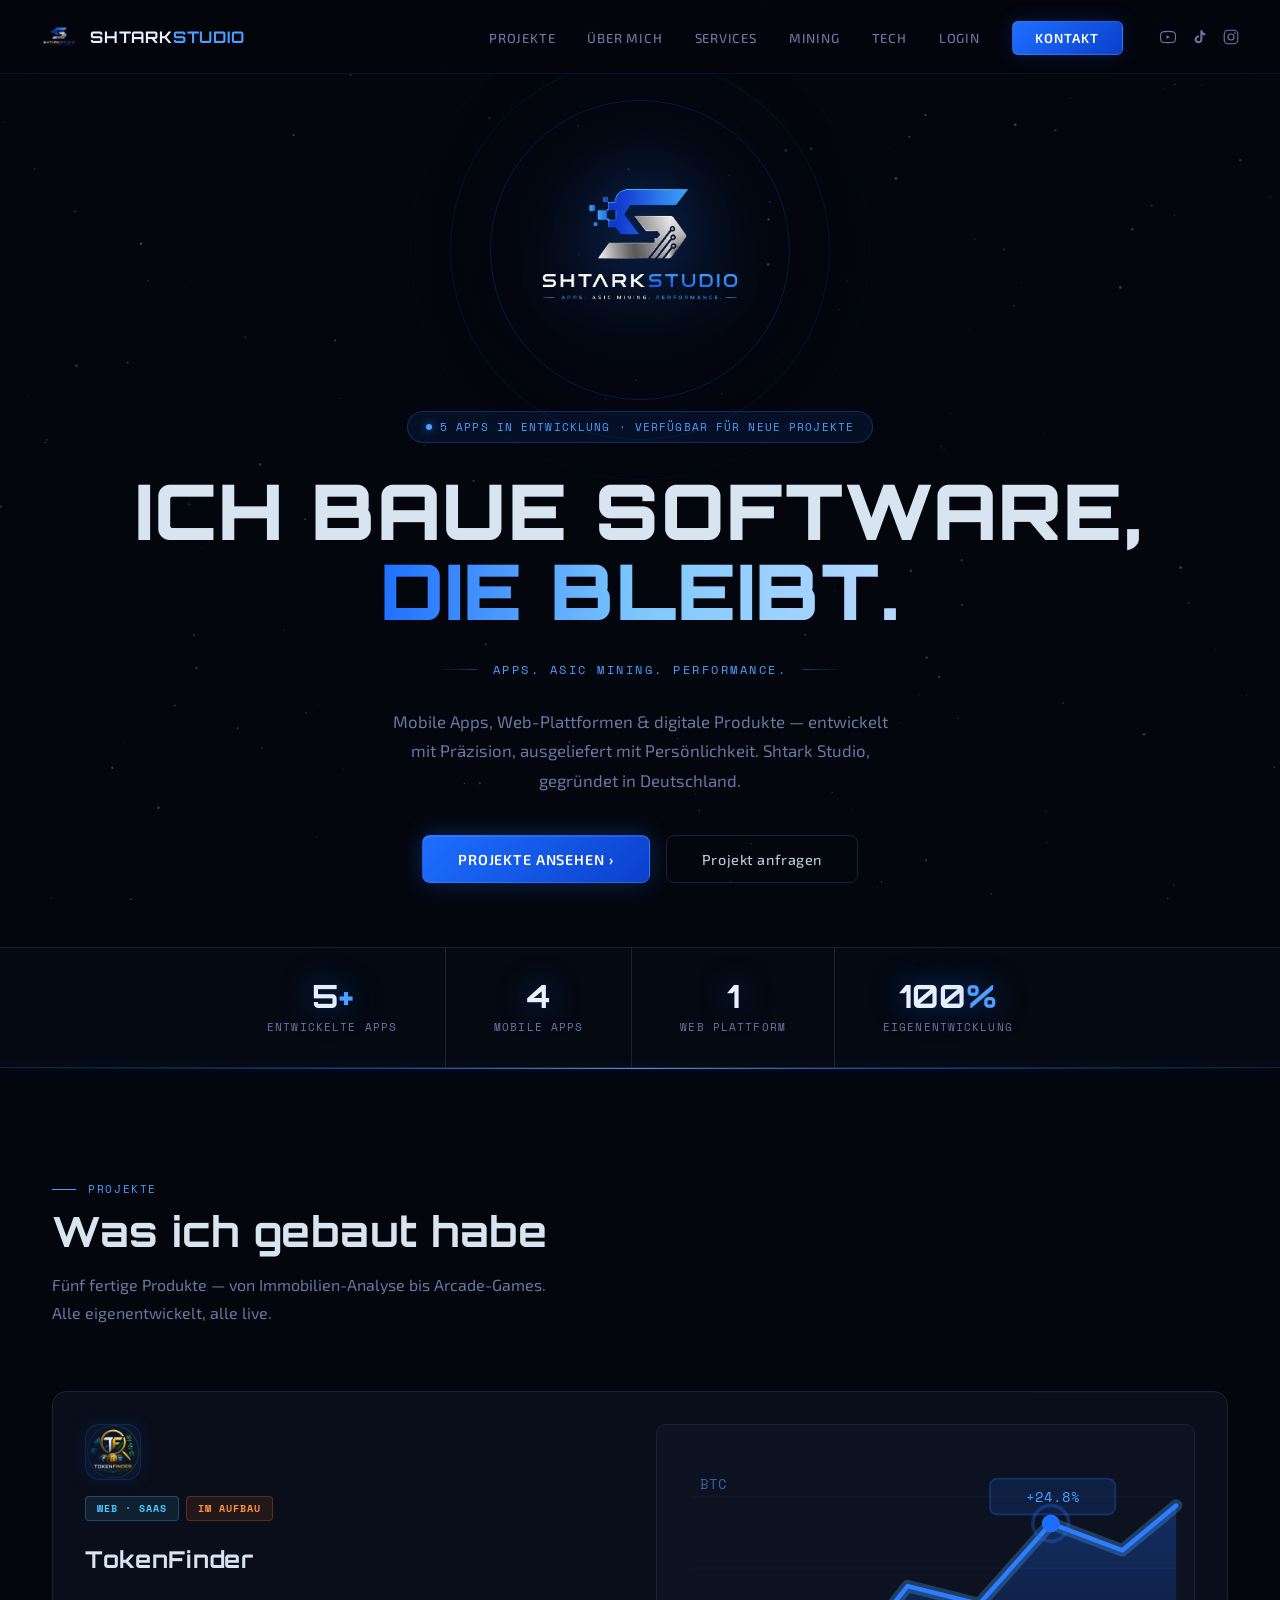
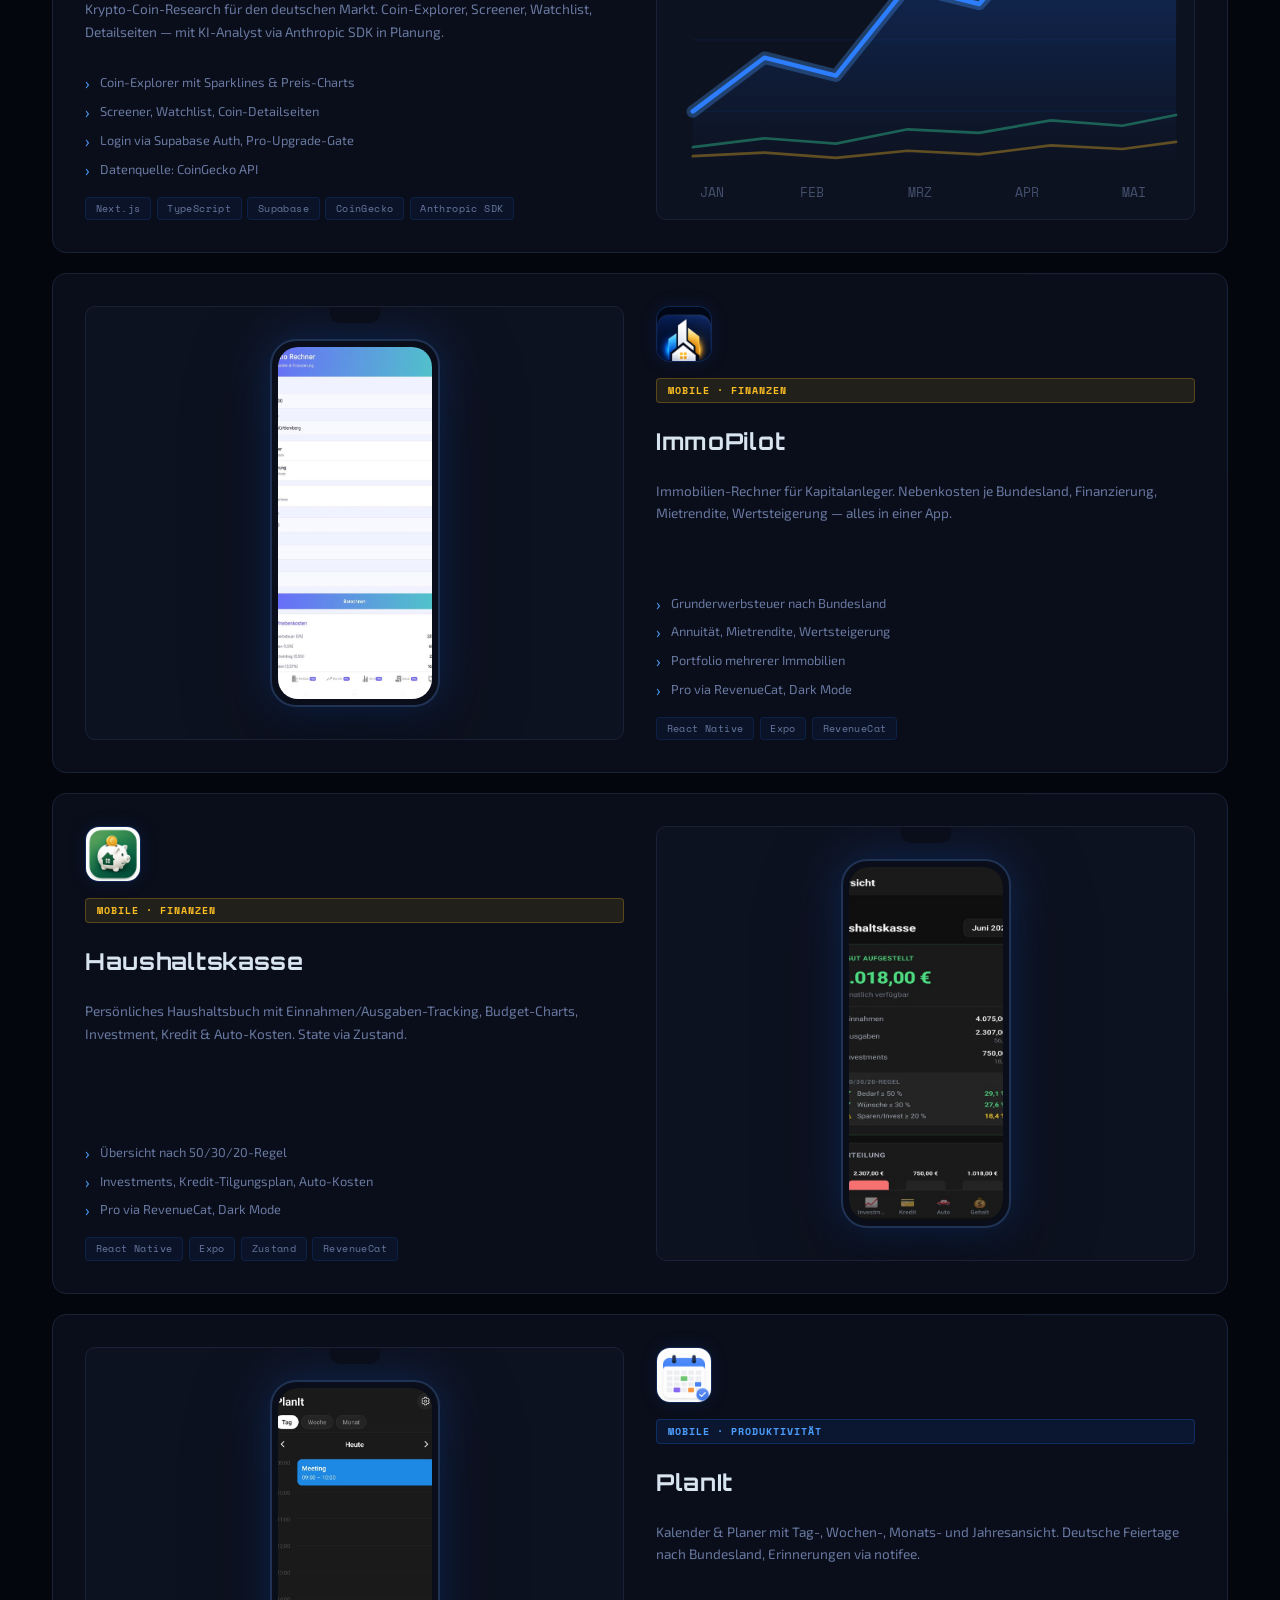
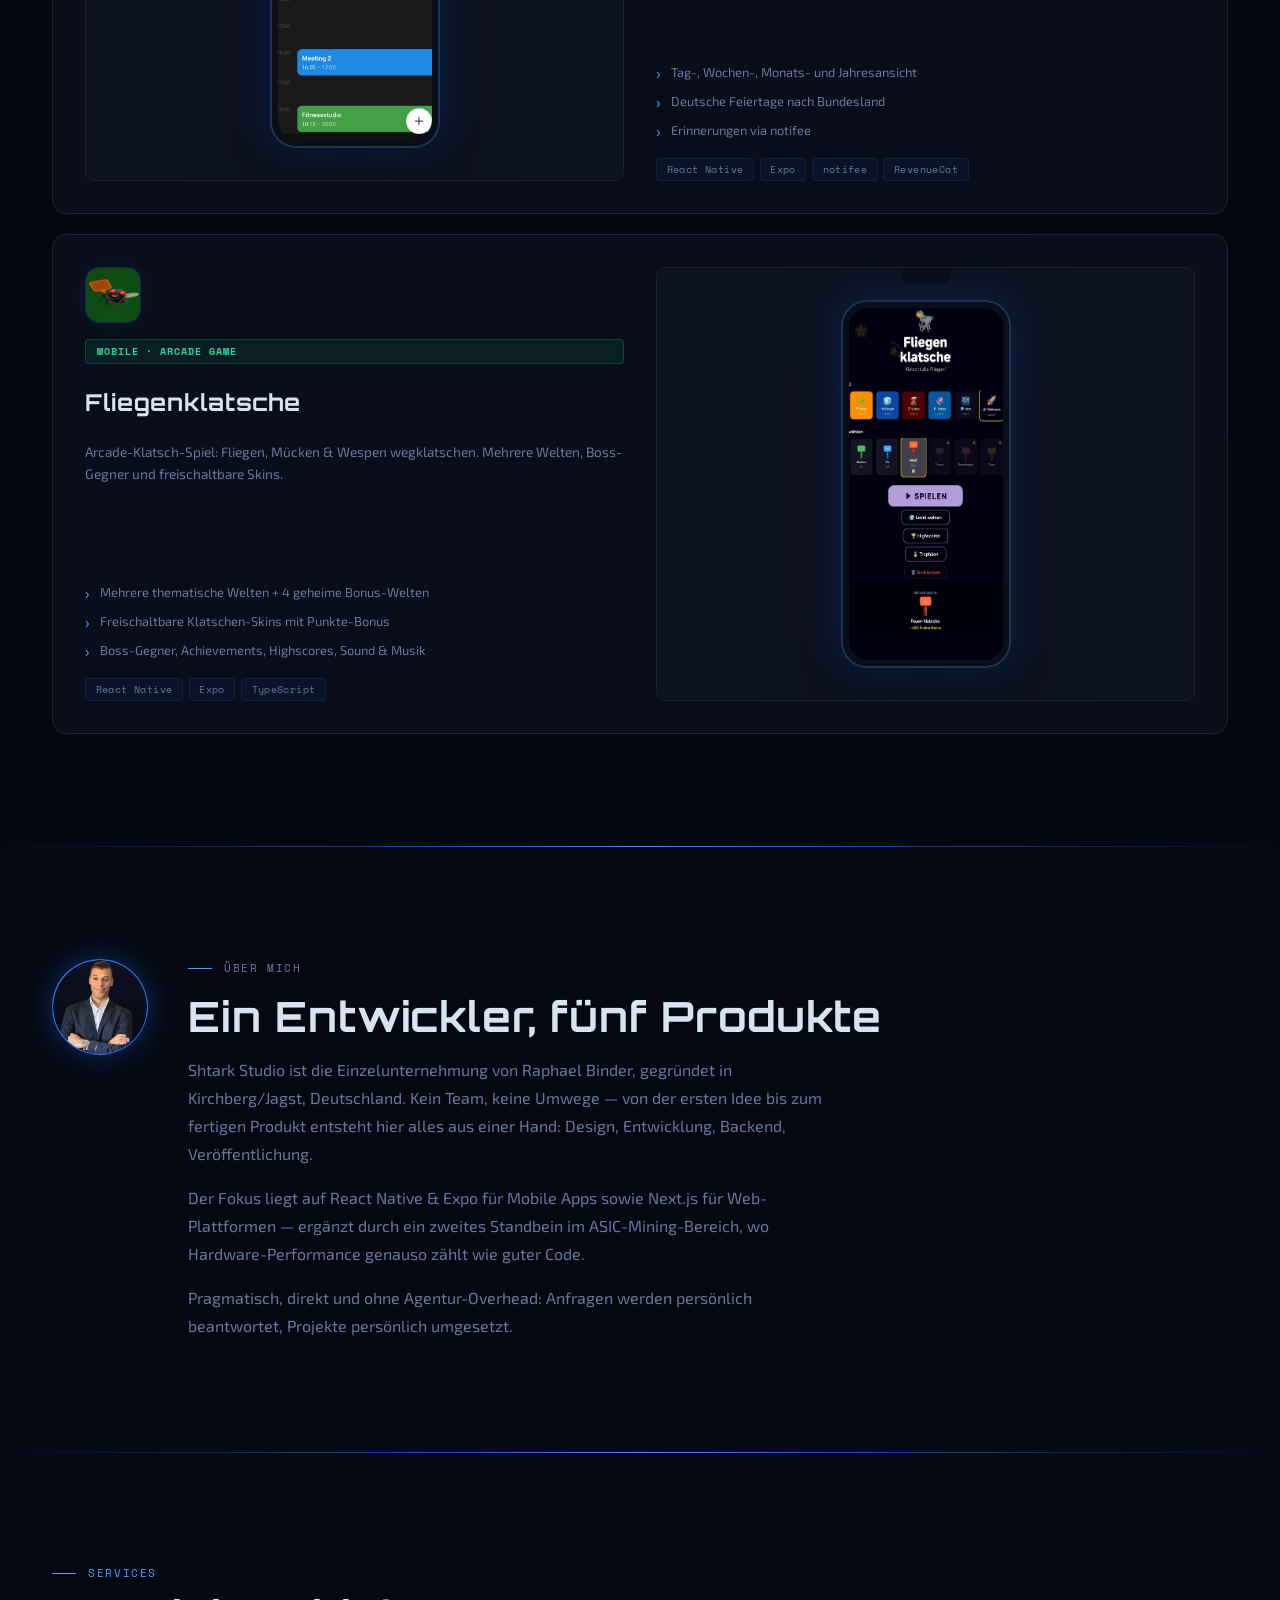
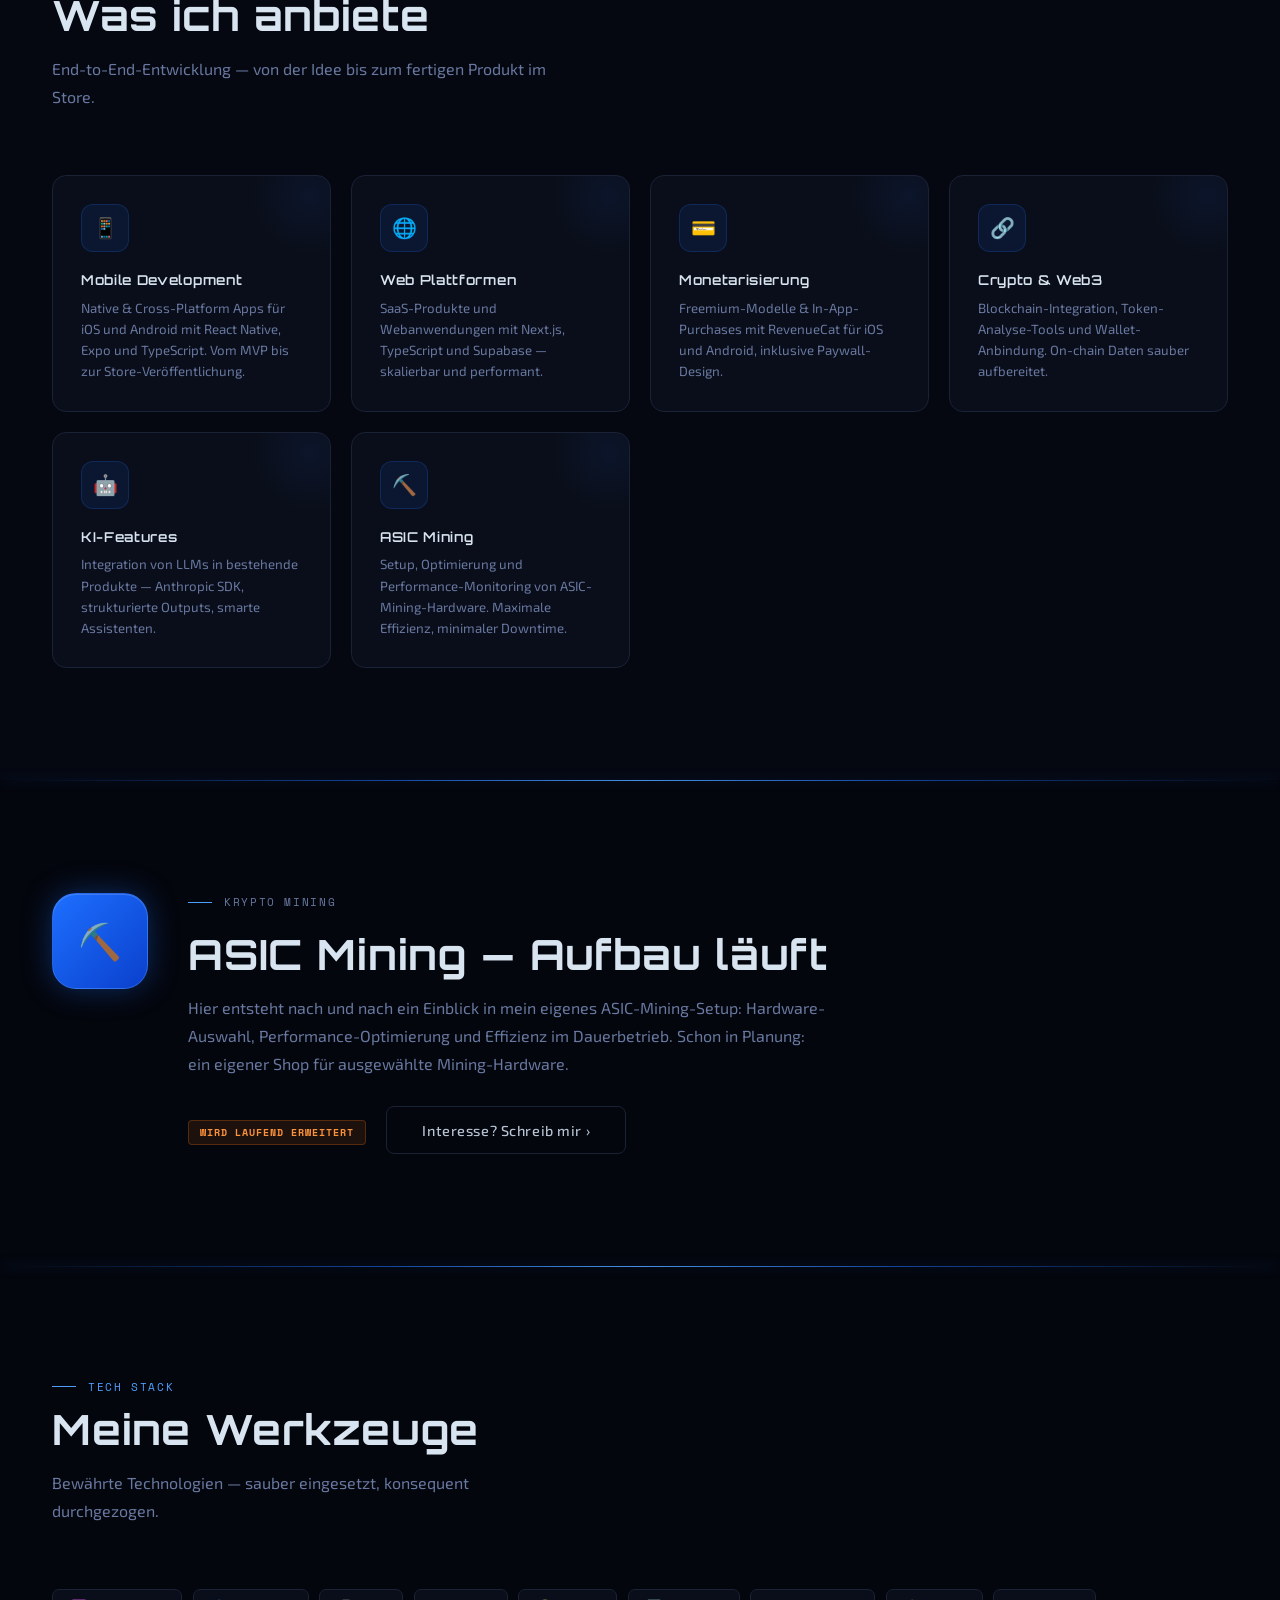
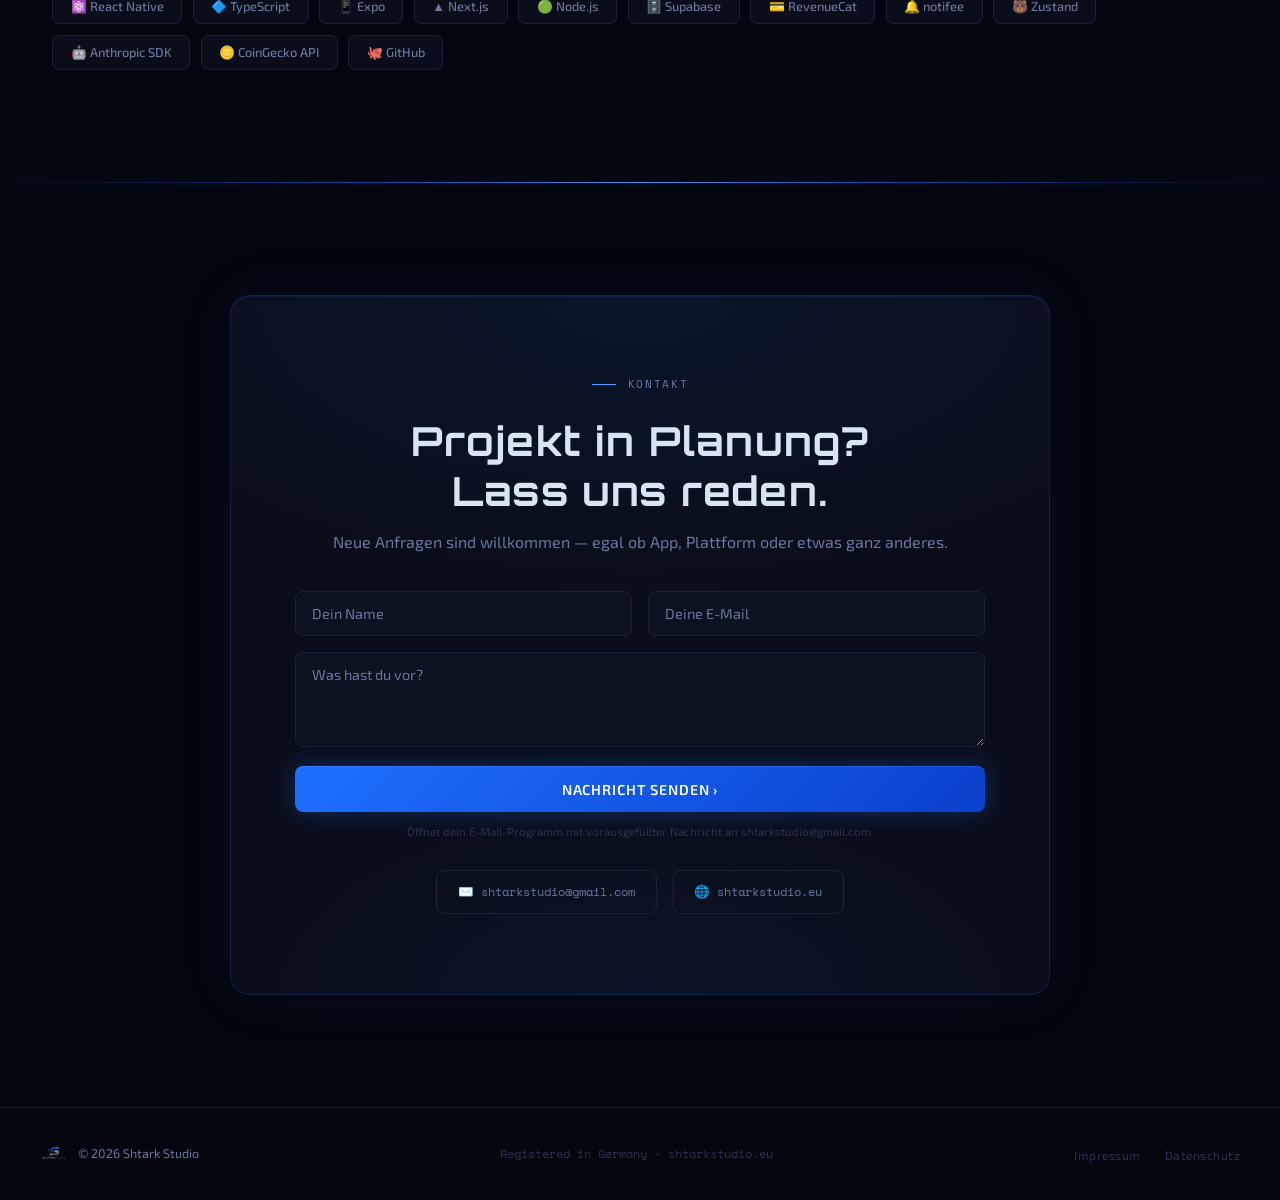
==== index.html @ 06fcd318 "Add founder photo to About section Replace RB-initials avatar with real photo." ====
<!DOCTYPE html>
<html lang="de">
<head>
<meta charset="UTF-8">
<meta name="viewport" content="width=device-width, initial-scale=1.0">
<title>Shtark Studio — Apps. ASIC Mining. Performance.</title>
<meta name="description" content="Shtark Studio entwickelt Mobile Apps, Web-Plattformen und digitale Produkte – von der Idee bis zur Veröffentlichung. Eigenentwicklung aus Deutschland.">
<link rel="canonical" href="https://shtarkstudio.eu/">
<link rel="icon" type="image/png" href="shtarkstudio.png">
<meta name="theme-color" content="#04060D">

<meta property="og:site_name" content="Shtark Studio">
<meta property="og:title" content="Shtark Studio — Apps. ASIC Mining. Performance.">
<meta property="og:description" content="Mobile Apps, Web-Plattformen & digitale Produkte — entwickelt mit Präzision, ausgeliefert mit Persönlichkeit.">
<meta property="og:type" content="website">
<meta property="og:url" content="https://shtarkstudio.eu/">
<meta property="og:image" content="https://shtarkstudio.eu/shtarkstudio_banner.png">
<meta property="og:locale" content="de_DE">
<meta name="twitter:card" content="summary_large_image">
<meta name="twitter:title" content="Shtark Studio — Apps. ASIC Mining. Performance.">
<meta name="twitter:description" content="Mobile Apps, Web-Plattformen & digitale Produkte — entwickelt mit Präzision, ausgeliefert mit Persönlichkeit.">
<meta name="twitter:image" content="https://shtarkstudio.eu/shtarkstudio_banner.png">

<style>
@font-face{font-family:'Orbitron';font-style:normal;font-weight:400 900;font-display:swap;src:url('fonts/orbitron.woff2') format('woff2');}
@font-face{font-family:'Exo 2';font-style:normal;font-weight:300 600;font-display:swap;src:url('fonts/exo2.woff2') format('woff2');}
@font-face{font-family:'Space Mono';font-style:normal;font-weight:400;font-display:swap;src:url('fonts/spacemono-regular.woff2') format('woff2');}
@font-face{font-family:'Space Mono';font-style:normal;font-weight:700;font-display:swap;src:url('fonts/spacemono-bold.woff2') format('woff2');}
*,*::before,*::after{box-sizing:border-box;margin:0;padding:0;}
:root{
  --bg:#04060D;
  --bg2:#070A14;
  --card:#0A0E1A;
  --card2:#0D1220;
  --border:#1A2236;
  --blue:#1E6FFF;
  --blue2:#4D9FFF;
  --blue-glow:#1E6FFF;
  --silver:#B8C4D4;
  --silver2:#D8E4F0;
  --text:#E8F0FC;
  --muted:#6878A0;
  --dim:#2A3450;
  --r:14px;
}
html{scroll-behavior:smooth;}
body{background:var(--bg);color:var(--text);font-family:'Exo 2',sans-serif;font-size:16px;overflow-x:hidden;}

/* ── CANVAS LAYERS ── */
#c-stars,#c-circuit{position:fixed;inset:0;pointer-events:none;z-index:0;}
#c-circuit{z-index:1;}

/* ── NAV ── */
nav{
  position:fixed;top:0;left:0;right:0;z-index:200;
  padding:1.1rem 2.5rem;
  display:flex;align-items:center;justify-content:space-between;
  backdrop-filter:blur(24px);
  background:rgba(4,6,13,0.82);
  border-bottom:1px solid rgba(30,111,255,0.12);
}
.nav-logo{display:flex;align-items:center;gap:0.75rem;text-decoration:none;}
.nav-logo img{height:38px;width:38px;object-fit:contain;}
.nav-logo-text{
  font-family:'Orbitron',sans-serif;
  font-size:1rem;font-weight:700;
  color:var(--text);letter-spacing:0.05em;
}
.nav-logo-text span{color:var(--blue2);}
.nav-links{display:flex;align-items:center;gap:2rem;list-style:none;}
.nav-links a{
  color:var(--muted);text-decoration:none;
  font-size:0.82rem;font-weight:500;letter-spacing:0.06em;text-transform:uppercase;
  transition:color 0.2s;
}
.nav-links a:hover{color:var(--blue2);}
.nav-cta{
  background:linear-gradient(135deg,#1E6FFF,#0A40CC);
  color:white!important;
  padding:0.5rem 1.4rem;border-radius:6px;
  font-weight:600!important;letter-spacing:0.08em!important;
  border:1px solid rgba(100,160,255,0.3);
  transition:all 0.2s!important;box-shadow:0 0 20px rgba(30,111,255,0.2);
}
.nav-cta:hover{box-shadow:0 0 30px rgba(30,111,255,0.45)!important;transform:translateY(-1px);}

.nav-social{display:flex;gap:0.85rem;align-items:center;margin-left:0.25rem;}
.nav-social a{color:var(--muted);display:flex;transition:color 0.2s;}
.nav-social a:hover{color:var(--blue2);}
.nav-social svg{width:18px;height:18px;}

.nav-toggle{
  display:none;flex-direction:column;justify-content:center;gap:5px;
  width:36px;height:36px;background:transparent;border:none;cursor:pointer;padding:0;
}
.nav-toggle span{
  width:24px;height:2px;background:var(--silver2);border-radius:1px;
  transition:transform 0.25s,opacity 0.25s;
}
.nav-toggle[aria-expanded="true"] span:nth-child(1){transform:translateY(7px) rotate(45deg);}
.nav-toggle[aria-expanded="true"] span:nth-child(2){opacity:0;}
.nav-toggle[aria-expanded="true"] span:nth-child(3){transform:translateY(-7px) rotate(-45deg);}

/* ── HERO ── */
.hero{
  min-height:100vh;
  display:flex;flex-direction:column;align-items:center;justify-content:center;
  text-align:center;padding:8rem 2rem 4rem;
  position:relative;z-index:10;overflow:hidden;
}
.hero-logo-wrap{
  position:relative;margin-bottom:2.5rem;
  display:inline-block;
}
.hero-logo{
  width:clamp(160px,22vw,240px);
  height:clamp(160px,22vw,240px);
  object-fit:contain;
  position:relative;z-index:2;
  filter:drop-shadow(0 0 40px rgba(30,111,255,0.6)) drop-shadow(0 0 80px rgba(30,111,255,0.25));
  animation:logo-float 4s ease-in-out infinite;
}
@keyframes logo-float{
  0%,100%{transform:translateY(0);}
  50%{transform:translateY(-10px);}
}
.hero-logo-ring{
  position:absolute;
  border-radius:50%;
  border:1px solid rgba(30,111,255,0.2);
  animation:ring-pulse 3s ease-in-out infinite;
}
.ring1{width:300px;height:300px;top:50%;left:50%;transform:translate(-50%,-50%);}
.ring2{width:380px;height:380px;top:50%;left:50%;transform:translate(-50%,-50%);animation-delay:0.5s;border-color:rgba(30,111,255,0.12);}
.ring3{width:460px;height:460px;top:50%;left:50%;transform:translate(-50%,-50%);animation-delay:1s;border-color:rgba(30,111,255,0.06);}
@keyframes ring-pulse{
  0%,100%{opacity:0.6;transform:translate(-50%,-50%) scale(1);}
  50%{opacity:1;transform:translate(-50%,-50%) scale(1.04);}
}

.hero-badge{
  display:inline-flex;align-items:center;gap:0.5rem;
  background:rgba(30,111,255,0.1);
  border:1px solid rgba(30,111,255,0.3);
  color:var(--blue2);
  font-family:'Space Mono',monospace;
  font-size:0.7rem;letter-spacing:0.1em;text-transform:uppercase;
  padding:0.4rem 1.1rem;border-radius:100px;
  margin-bottom:1.75rem;
}
.badge-dot{width:6px;height:6px;background:#4D9FFF;border-radius:50%;animation:blink 2s ease-in-out infinite;box-shadow:0 0 8px #1E6FFF;}
@keyframes blink{0%,100%{opacity:1;}50%{opacity:0.2;}}

.hero h1{
  font-family:'Orbitron',sans-serif;
  font-size:clamp(2.2rem,6vw,5rem);
  font-weight:900;
  line-height:1.05;
  letter-spacing:0.02em;
  margin-bottom:0.5rem;
}
.h1-white{color:var(--silver2);}
.h1-blue{
  background:linear-gradient(90deg,#1E6FFF 0%,#7EC8FF 50%,#B8D8FF 100%);
  -webkit-background-clip:text;-webkit-text-fill-color:transparent;background-clip:text;
}
.hero-tagline{
  font-family:'Space Mono',monospace;
  font-size:0.78rem;letter-spacing:0.2em;
  color:var(--blue2);text-transform:uppercase;
  margin:1.25rem 0 1.75rem;
  display:flex;align-items:center;justify-content:center;gap:1rem;
}
.hero-tagline::before,.hero-tagline::after{
  content:'';display:block;width:40px;height:1px;background:linear-gradient(90deg,transparent,rgba(30,111,255,0.5));
}
.hero-tagline::after{background:linear-gradient(90deg,rgba(30,111,255,0.5),transparent);}

.hero-sub{
  font-size:1.05rem;color:var(--muted);
  max-width:520px;margin:0 auto 2.5rem;line-height:1.75;
}
.hero-actions{display:flex;gap:1rem;align-items:center;justify-content:center;flex-wrap:wrap;}

.btn-primary{
  background:linear-gradient(135deg,#1E6FFF,#0A40CC);
  color:white;padding:0.9rem 2.2rem;border-radius:8px;
  font-weight:600;font-size:0.9rem;letter-spacing:0.06em;text-transform:uppercase;
  text-decoration:none;transition:all 0.25s;
  border:1px solid rgba(100,160,255,0.25);
  box-shadow:0 0 25px rgba(30,111,255,0.3),inset 0 1px 0 rgba(255,255,255,0.1);
  display:inline-flex;align-items:center;gap:0.5rem;
}
.btn-primary:hover{box-shadow:0 0 45px rgba(30,111,255,0.55);transform:translateY(-2px);}

.btn-ghost{
  background:transparent;color:var(--silver);
  padding:0.9rem 2.2rem;border-radius:8px;
  font-weight:500;font-size:0.9rem;letter-spacing:0.04em;
  text-decoration:none;transition:all 0.25s;
  border:1px solid var(--border);
}
.btn-ghost:hover{border-color:rgba(30,111,255,0.4);color:var(--blue2);}

/* ── STATS ── */
.stats-bar{
  display:flex;align-items:center;justify-content:center;gap:0px;
  border-top:1px solid var(--border);border-bottom:1px solid var(--border);
  background:rgba(7,10,20,0.8);
  position:relative;z-index:10;flex-wrap:wrap;
}
.stat-item{
  text-align:center;padding:2rem 3rem;
  position:relative;
  border-right:1px solid var(--border);
}
.stat-item:last-child{border-right:none;}
.stat-num{
  font-family:'Orbitron',sans-serif;
  font-size:2rem;font-weight:700;color:var(--text);
  line-height:1;
  text-shadow:0 0 30px rgba(30,111,255,0.5);
}
.stat-num span{color:var(--blue2);}
.stat-label{font-size:0.7rem;color:var(--muted);letter-spacing:0.1em;text-transform:uppercase;margin-top:0.4rem;font-family:'Space Mono',monospace;}

/* ── SECTION WRAPPERS ── */
.section-outer{position:relative;z-index:10;}
.section-outer.alt{background:rgba(7,10,20,0.6);}
.section-inner{max-width:1240px;margin:0 auto;padding:7rem 2rem;}

.section-eyebrow{
  font-family:'Space Mono',monospace;
  font-size:0.68rem;color:var(--blue2);
  letter-spacing:0.15em;text-transform:uppercase;
  margin-bottom:0.75rem;display:flex;align-items:center;gap:0.75rem;
}
.section-eyebrow::before{content:'';display:block;width:24px;height:1px;background:var(--blue2);}

.section-title{
  font-family:'Orbitron',sans-serif;
  font-size:clamp(1.7rem,3.5vw,2.6rem);
  font-weight:700;letter-spacing:0.02em;
  color:var(--silver2);margin-bottom:1rem;line-height:1.1;
}
.section-sub{
  font-size:1rem;color:var(--muted);
  max-width:520px;line-height:1.75;margin-bottom:4rem;
}

/* ── DIVIDER ── */
.glitch-divider{
  height:1px;background:linear-gradient(90deg,transparent,rgba(30,111,255,0.6) 30%,rgba(77,159,255,0.9) 50%,rgba(30,111,255,0.6) 70%,transparent);
  position:relative;z-index:10;box-shadow:0 0 12px rgba(30,111,255,0.4);
}

/* ── PROJECTS ── */
.projects-grid{
  display:grid;
  grid-template-columns:repeat(12,1fr);
  gap:1.25rem;
}

.pcard{
  background:var(--card);
  border:1px solid var(--border);
  border-radius:var(--r);
  padding:2rem;
  position:relative;overflow:hidden;
  text-decoration:none;color:inherit;
  display:flex;flex-direction:column;gap:1rem;
  transition:border-color 0.3s,transform 0.3s,box-shadow 0.3s;
  cursor:default;
}
/* circuit trace top-right decoration */
.pcard::before{
  content:'';position:absolute;
  top:0;right:0;
  width:200px;height:200px;
  background:
    linear-gradient(rgba(30,111,255,0.04),rgba(30,111,255,0.04)) top right/100% 1px no-repeat,
    linear-gradient(rgba(30,111,255,0.04),rgba(30,111,255,0.04)) top right/1px 100% no-repeat;
  pointer-events:none;
  border-radius:0 var(--r) 0 0;
}
.pcard::after{
  content:'';position:absolute;inset:0;
  background:radial-gradient(600px circle at var(--mx,50%) var(--my,50%),rgba(30,111,255,0.06),transparent 40%);
  opacity:0;transition:opacity 0.3s;pointer-events:none;border-radius:var(--r);
}
.pcard:hover{
  border-color:rgba(30,111,255,0.4);
  transform:translateY(-4px);
  box-shadow:0 8px 40px rgba(30,111,255,0.15),0 0 0 1px rgba(30,111,255,0.1);
}
.pcard:hover::after{opacity:1;}

.pcard-feat{grid-column:span 12;}

/* Featured: two-column layout */
.pcard-feat .feat-inner{
  display:grid;grid-template-columns:1fr 1fr;
  gap:2rem;align-items:start;height:100%;
}

.pcard-emoji{
  width:56px;height:56px;
  background:rgba(30,111,255,0.08);
  border:1px solid rgba(30,111,255,0.2);
  border-radius:14px;
  display:grid;place-items:center;font-size:1.5rem;
  flex-shrink:0;overflow:hidden;
  box-shadow:0 0 20px rgba(30,111,255,0.1);
}
.pcard-emoji img{width:100%;height:100%;object-fit:cover;}
.pcard-head{display:flex;align-items:flex-start;justify-content:space-between;gap:1rem;}

.ptag{
  display:inline-flex;align-items:center;gap:0.3rem;
  font-family:'Space Mono',monospace;
  font-size:0.62rem;font-weight:700;letter-spacing:0.1em;text-transform:uppercase;
  padding:0.25rem 0.7rem;border-radius:4px;
}
.ptag-mobile{background:rgba(30,111,255,0.1);color:var(--blue2);border:1px solid rgba(30,111,255,0.25);}
.ptag-web{background:rgba(77,199,255,0.1);color:#4DC7FF;border:1px solid rgba(77,199,255,0.25);}
.ptag-game{background:rgba(16,185,129,0.1);color:#34D399;border:1px solid rgba(16,185,129,0.25);}
.ptag-finance{background:rgba(250,190,36,0.1);color:#FBBD24;border:1px solid rgba(250,190,36,0.25);}
.ptag-wip{background:rgba(249,115,22,0.1);color:#FB923C;border:1px solid rgba(249,115,22,0.25);}

.pcard h3{
  font-family:'Orbitron',sans-serif;
  font-size:1.15rem;font-weight:700;
  letter-spacing:0.03em;color:var(--silver2);
  margin:0.5rem 0 0.5rem;
}
.pcard-feat h3{font-size:1.45rem;}

.pcard p{font-size:0.85rem;color:var(--muted);line-height:1.65;flex:1;}

.feat-list{list-style:none;display:flex;flex-direction:column;gap:0.5rem;margin-top:0.25rem;}
.feat-list li{
  font-size:0.8rem;color:var(--muted);
  display:flex;align-items:flex-start;gap:0.6rem;line-height:1.45;
}
.feat-list li::before{
  content:'›';color:var(--blue2);flex-shrink:0;
  font-size:1rem;line-height:1.3;
}

.tech-stack{display:flex;flex-wrap:wrap;gap:0.35rem;margin-top:auto;}
.tech-pill{
  font-family:'Space Mono',monospace;font-size:0.62rem;
  background:rgba(30,111,255,0.06);
  border:1px solid rgba(30,111,255,0.15);
  color:var(--muted);padding:0.2rem 0.6rem;border-radius:4px;
  letter-spacing:0.04em;
}

/* visual panel for featured card */
.feat-visual{
  background:var(--card2);
  border:1px solid var(--border);
  border-radius:10px;
  overflow:hidden;
  position:relative;
  display:flex;align-items:center;justify-content:center;
  min-height:200px;
}
.feat-visual svg{width:100%;height:100%;}

/* phone mockup */
.phone-mockup{
  padding:2rem 0;
  animation:phone-float 4.5s ease-in-out infinite;
  filter:drop-shadow(0 25px 35px rgba(0,0,0,0.5));
}
.phone-frame{
  width:170px;aspect-ratio:9/19.5;
  background:var(--card);padding:6px;border-radius:26px;
  border:2px solid rgba(100,160,255,0.25);
  box-shadow:0 0 45px rgba(30,111,255,0.25);
  transition:transform 0.4s ease;
}
.feat-visual:hover .phone-frame{transform:scale(1.04);}
.phone-screen-wrap{
  position:relative;width:100%;height:100%;
  border-radius:20px;overflow:hidden;background:#000;
}
.phone-notch{
  position:absolute;top:0;left:50%;transform:translateX(-50%);
  width:50px;height:16px;background:var(--card);
  border-radius:0 0 10px 10px;z-index:2;
}
.phone-screen{width:100%;height:100%;object-fit:cover;object-position:top;display:block;}
@keyframes phone-float{0%,100%{transform:translateY(0);}50%{transform:translateY(-14px);}}

/* ── ABOUT ── */
.about-wrap{display:flex;gap:2.5rem;align-items:flex-start;flex-wrap:wrap;}
.about-avatar{
  width:96px;height:96px;flex-shrink:0;border-radius:50%;
  background:linear-gradient(135deg,#1E6FFF,#0A40CC);
  display:grid;place-items:center;
  font-family:'Orbitron',sans-serif;font-size:1.6rem;font-weight:700;color:#fff;
  letter-spacing:0.05em;
  box-shadow:0 0 30px rgba(30,111,255,0.35),inset 0 1px 0 rgba(255,255,255,0.15);
  border:1px solid rgba(100,160,255,0.3);
  overflow:hidden;
}
.about-avatar img{width:100%;height:100%;object-fit:cover;border-radius:50%;}
.about-body{flex:1;min-width:260px;}
.about-body p{color:var(--muted);line-height:1.75;margin-bottom:1rem;max-width:640px;}
.about-body p:last-child{margin-bottom:0;}

/* ── MINING ── */
.mining-wrap{display:flex;gap:2.5rem;align-items:flex-start;flex-wrap:wrap;}
.mining-icon{
  width:96px;height:96px;flex-shrink:0;border-radius:24px;
  background:linear-gradient(135deg,#1E6FFF,#0A40CC);
  display:grid;place-items:center;font-size:2.2rem;
  box-shadow:0 0 30px rgba(30,111,255,0.35),inset 0 1px 0 rgba(255,255,255,0.15);
  border:1px solid rgba(100,160,255,0.3);
}
.mining-body{flex:1;min-width:260px;}
.mining-body p{color:var(--muted);line-height:1.75;margin-bottom:1.25rem;max-width:640px;}
.mining-body .ptag{margin-right:1rem;}
.mining-body .btn-ghost{display:inline-flex;margin-top:0.5rem;}

/* ── SERVICES ── */
.svc-grid{display:grid;grid-template-columns:repeat(auto-fill,minmax(240px,1fr));gap:1.25rem;}
.svc-card{
  background:var(--card);border:1px solid var(--border);
  border-radius:var(--r);padding:1.75rem;
  transition:border-color 0.2s,box-shadow 0.2s;
  position:relative;overflow:hidden;
}
.svc-card::before{
  content:'';position:absolute;top:-40px;right:-40px;
  width:120px;height:120px;
  background:radial-gradient(circle,rgba(30,111,255,0.07) 0%,transparent 70%);
  pointer-events:none;
}
.svc-card:hover{border-color:rgba(30,111,255,0.3);box-shadow:0 4px 30px rgba(30,111,255,0.08);}
.svc-icon{
  width:48px;height:48px;
  background:rgba(30,111,255,0.1);
  border:1px solid rgba(30,111,255,0.2);
  border-radius:12px;
  display:grid;place-items:center;font-size:1.25rem;margin-bottom:1.2rem;
}
.svc-card h4{font-family:'Orbitron',sans-serif;font-size:0.85rem;font-weight:600;letter-spacing:0.05em;color:var(--silver2);margin-bottom:0.6rem;}
.svc-card p{font-size:0.83rem;color:var(--muted);line-height:1.6;}

/* ── TECH BADGES ── */
.tech-wall{display:flex;flex-wrap:wrap;gap:0.65rem;margin-top:2rem;}
.tw-badge{
  display:flex;align-items:center;gap:0.5rem;
  background:var(--card);
  border:1px solid var(--border);
  padding:0.55rem 1.1rem;border-radius:7px;
  font-size:0.8rem;font-weight:500;color:var(--muted);
  transition:all 0.2s;font-family:'Exo 2',sans-serif;
}
.tw-badge:hover{border-color:rgba(30,111,255,0.4);color:var(--blue2);box-shadow:0 0 12px rgba(30,111,255,0.1);}

/* ── CONTACT ── */
.contact-box{
  background:var(--card);border:1px solid rgba(30,111,255,0.2);
  border-radius:20px;padding:5rem 4rem;text-align:center;
  position:relative;overflow:hidden;max-width:820px;margin:0 auto;
  box-shadow:0 0 60px rgba(30,111,255,0.07),inset 0 1px 0 rgba(30,111,255,0.15);
}
.contact-box::before{
  content:'';position:absolute;inset:0;
  background:
    radial-gradient(ellipse 600px 300px at 50% 0%,rgba(30,111,255,0.07) 0%,transparent 100%),
    radial-gradient(ellipse 400px 200px at 50% 100%,rgba(30,111,255,0.05) 0%,transparent 100%);
  pointer-events:none;
}
.contact-box h2{
  font-family:'Orbitron',sans-serif;
  font-size:clamp(1.6rem,4vw,2.5rem);font-weight:700;
  letter-spacing:0.03em;color:var(--silver2);
  margin-bottom:1rem;position:relative;z-index:1;
}
.contact-box>p{color:var(--muted);margin-bottom:2.5rem;position:relative;z-index:1;}
.contact-links{display:flex;gap:1rem;justify-content:center;flex-wrap:wrap;position:relative;z-index:1;}
.clink{
  display:flex;align-items:center;gap:0.5rem;
  color:var(--muted);text-decoration:none;font-size:0.88rem;
  padding:0.7rem 1.3rem;border-radius:8px;
  border:1px solid var(--border);transition:all 0.2s;
  font-family:'Space Mono',monospace;font-size:0.78rem;
}
.clink:hover{color:var(--blue2);border-color:rgba(30,111,255,0.4);box-shadow:0 0 20px rgba(30,111,255,0.1);}

.contact-form{position:relative;z-index:1;margin-bottom:2rem;text-align:left;}
.form-row{display:flex;gap:1rem;flex-wrap:wrap;}
.form-row input{flex:1;min-width:180px;}
.contact-form input,.contact-form textarea{
  width:100%;background:var(--card2);border:1px solid var(--border);
  border-radius:8px;padding:0.8rem 1rem;color:var(--text);
  font-family:'Exo 2',sans-serif;font-size:0.9rem;
  margin-bottom:1rem;resize:vertical;transition:border-color 0.2s;
}
.contact-form input:focus,.contact-form textarea:focus{outline:none;border-color:rgba(30,111,255,0.5);}
.contact-form input::placeholder,.contact-form textarea::placeholder{color:var(--muted);}
.contact-form button.btn-primary{border:none;cursor:pointer;font-family:inherit;width:100%;justify-content:center;}
.form-hint{font-size:0.72rem;color:var(--dim);margin-top:0.75rem;margin-bottom:0;text-align:center;}

/* ── FOOTER ── */
footer{
  border-top:1px solid var(--border);padding:2rem 2.5rem;
  display:flex;align-items:center;justify-content:space-between;
  position:relative;z-index:10;
}
.footer-logo{display:flex;align-items:center;gap:0.6rem;text-decoration:none;}
.footer-logo img{height:28px;object-fit:contain;opacity:0.7;}
footer p{font-size:0.75rem;color:var(--dim);font-family:'Space Mono',monospace;}
.footer-links{display:flex;gap:1.5rem;list-style:none;}
.footer-links a{font-size:0.75rem;color:var(--dim);text-decoration:none;transition:color 0.2s;letter-spacing:0.04em;}
.footer-links a:hover{color:var(--muted);}

/* ── REVEAL ── */
.reveal{opacity:0;transform:translateY(22px);transition:opacity 0.6s ease,transform 0.6s ease;}
.reveal.visible{opacity:1;transform:translateY(0);}

@media(max-width:900px){
  .pcard-feat .feat-inner{grid-template-columns:1fr;}
  .nav-toggle{display:flex;}
  .nav-links{
    position:absolute;top:100%;left:0;right:0;
    flex-direction:column;align-items:stretch;gap:0;
    background:rgba(4,6,13,0.97);backdrop-filter:blur(24px);
    border-bottom:1px solid rgba(30,111,255,0.15);
    padding:0.5rem 2.5rem 1.5rem;
    opacity:0;transform:translateY(-12px);pointer-events:none;
    transition:opacity 0.25s,transform 0.25s;
  }
  .nav-links.open{opacity:1;transform:translateY(0);pointer-events:auto;}
  .nav-links li{width:100%;}
  .nav-links a{display:block;padding:0.85rem 0;}
  .nav-links .nav-cta{display:inline-flex;margin:0.5rem 0 0.75rem;}
  .nav-links .nav-social{
    display:flex;width:auto;padding:1rem 0 0.5rem;margin-top:0.5rem;
    border-top:1px solid var(--border);
  }
  .nav-links .nav-social a{display:flex;padding:0;}
  .stat-item{border-right:none;border-bottom:1px solid var(--border);}
  .stat-item:last-child{border-bottom:none;}
  footer{flex-direction:column;gap:1rem;text-align:center;}
  .contact-box{padding:3rem 1.5rem;}
}
</style>
</head>
<body>

<canvas id="c-stars"></canvas>
<canvas id="c-circuit"></canvas>

<!-- ══ NAV ══ -->
<nav>
  <a href="#" class="nav-logo">
    <img src="shtarkstudio.png" alt="Shtark Studio Logo">
    <span class="nav-logo-text">SHTARK<span>STUDIO</span></span>
  </a>
  <button class="nav-toggle" id="navToggle" aria-label="Menü öffnen" aria-expanded="false" aria-controls="navLinks">
    <span></span><span></span><span></span>
  </button>
  <ul class="nav-links" id="navLinks">
    <li><a href="#projects">Projekte</a></li>
    <li><a href="#about">Über mich</a></li>
    <li><a href="#services">Services</a></li>
    <li><a href="#mining">Mining</a></li>
    <li><a href="#tech">Tech</a></li>
    <li><a href="login.html">Login</a></li>
    <li><a href="#contact" class="nav-cta">Kontakt</a></li>
    <li class="nav-social">
      <a href="https://www.youtube.com/@Shtarkstudio" target="_blank" rel="noopener" aria-label="YouTube">
        <svg viewBox="0 0 24 24" fill="none"><path d="M22 12c0-2.5-.2-4-.6-4.9-.4-.8-1-1.4-1.8-1.8C18.4 4.8 15.8 4.5 12 4.5s-6.4.3-7.6.8c-.8.4-1.4 1-1.8 1.8C2.2 8 2 9.5 2 12s.2 4 .6 4.9c.4.8 1 1.4 1.8 1.8 1.2.5 3.8.8 7.6.8s6.4-.3 7.6-.8c.8-.4 1.4-1 1.8-1.8.4-.9.6-2.4.6-4.9Z" stroke="currentColor" stroke-width="1.5"/><path d="M10 9.5v5l4.5-2.5L10 9.5Z" fill="currentColor"/></svg>
      </a>
      <a href="https://www.tiktok.com/@shtarkstudio" target="_blank" rel="noopener" aria-label="TikTok">
        <svg viewBox="0 0 24 24" fill="none"><path d="M16.5 3c.3 2.3 1.8 4 4 4.3v2.7c-1.5 0-2.9-.4-4-1.2v6.4a5.2 5.2 0 1 1-4.5-5.1v2.8a2.4 2.4 0 1 0 1.8 2.3V3h2.7Z" fill="currentColor"/></svg>
      </a>
      <a href="https://www.instagram.com/shtarkstudio/" target="_blank" rel="noopener" aria-label="Instagram">
        <svg viewBox="0 0 24 24" fill="none"><rect x="3" y="3" width="18" height="18" rx="5" stroke="currentColor" stroke-width="1.5"/><circle cx="12" cy="12" r="4" stroke="currentColor" stroke-width="1.5"/><circle cx="17.2" cy="6.8" r="1.1" fill="currentColor"/></svg>
      </a>
    </li>
  </ul>
</nav>

<!-- ══ HERO ══ -->
<section class="hero">
  <div class="hero-logo-wrap">
    <div class="hero-logo-ring ring1"></div>
    <div class="hero-logo-ring ring2"></div>
    <div class="hero-logo-ring ring3"></div>
    <img src="shtarkstudio.png" alt="Shtark Studio" class="hero-logo">
  </div>

  <div class="hero-badge">
    <span class="badge-dot"></span>
    5 Apps in Entwicklung · Verfügbar für neue Projekte
  </div>

  <h1>
    <span class="h1-white">ICH BAUE SOFTWARE,</span><br>
    <span class="h1-blue">DIE BLEIBT.</span>
  </h1>

  <div class="hero-tagline">Apps. ASIC Mining. Performance.</div>

  <p class="hero-sub">
    Mobile Apps, Web-Plattformen & digitale Produkte — entwickelt mit Präzision, ausgeliefert mit Persönlichkeit. Shtark Studio, gegründet in Deutschland.
  </p>

  <div class="hero-actions">
    <a href="#projects" class="btn-primary">Projekte ansehen ›</a>
    <a href="#contact" class="btn-ghost">Projekt anfragen</a>
  </div>
</section>

<!-- ══ STATS ══ -->
<div class="stats-bar">
  <div class="stat-item">
    <div class="stat-num">5<span>+</span></div>
    <div class="stat-label">Entwickelte Apps</div>
  </div>
  <div class="stat-item">
    <div class="stat-num">4</div>
    <div class="stat-label">Mobile Apps</div>
  </div>
  <div class="stat-item">
    <div class="stat-num">1</div>
    <div class="stat-label">Web Plattform</div>
  </div>
  <div class="stat-item">
    <div class="stat-num">100<span>%</span></div>
    <div class="stat-label">Eigenentwicklung</div>
  </div>
</div>

<div class="glitch-divider"></div>

<!-- ══ PROJECTS ══ -->
<div class="section-outer" id="projects">
  <div class="section-inner">
    <div class="reveal">
      <p class="section-eyebrow">Projekte</p>
      <h2 class="section-title">Was ich gebaut habe</h2>
      <p class="section-sub">Fünf fertige Produkte — von Immobilien-Analyse bis Arcade-Games. Alle eigenentwickelt, alle live.</p>
    </div>

    <div class="projects-grid">

      <!-- TokenFinder FEATURED -->
      <div class="pcard pcard-feat reveal">
        <div class="feat-inner">
          <div style="display:flex;flex-direction:column;gap:1rem;height:100%;">
            <div class="pcard-head">
              <div class="pcard-emoji"><img src="logos/tokenfinder.png" alt="TokenFinder Logo"></div>
            </div>
            <div style="display:flex;gap:0.4rem;flex-wrap:wrap;">
              <span class="ptag ptag-web">Web · SaaS</span>
              <span class="ptag ptag-wip">Im Aufbau</span>
            </div>
            <h3>TokenFinder</h3>
            <p>Krypto-Coin-Research für den deutschen Markt. Coin-Explorer, Screener, Watchlist, Detailseiten — mit KI-Analyst via Anthropic SDK in Planung.</p>
            <ul class="feat-list">
              <li>Coin-Explorer mit Sparklines & Preis-Charts</li>
              <li>Screener, Watchlist, Coin-Detailseiten</li>
              <li>Login via Supabase Auth, Pro-Upgrade-Gate</li>
              <li>Datenquelle: CoinGecko API</li>
            </ul>
            <div class="tech-stack" style="margin-top:auto;">
              <span class="tech-pill">Next.js</span>
              <span class="tech-pill">TypeScript</span>
              <span class="tech-pill">Supabase</span>
              <span class="tech-pill">CoinGecko</span>
              <span class="tech-pill">Anthropic SDK</span>
            </div>
          </div>
          <!-- CHART VISUAL -->
          <div class="feat-visual">
            <svg viewBox="0 0 300 220" xmlns="http://www.w3.org/2000/svg" style="width:100%;height:100%;">
              <defs>
                <linearGradient id="cg" x1="0" y1="0" x2="0" y2="1">
                  <stop offset="0%" stop-color="#1E6FFF" stop-opacity="0.3"/>
                  <stop offset="100%" stop-color="#1E6FFF" stop-opacity="0"/>
                </linearGradient>
              </defs>
              <!-- grid lines -->
              <line x1="20" y1="40" x2="290" y2="40" stroke="rgba(30,111,255,0.06)" stroke-width="1"/>
              <line x1="20" y1="80" x2="290" y2="80" stroke="rgba(30,111,255,0.06)" stroke-width="1"/>
              <line x1="20" y1="120" x2="290" y2="120" stroke="rgba(30,111,255,0.06)" stroke-width="1"/>
              <line x1="20" y1="160" x2="290" y2="160" stroke="rgba(30,111,255,0.06)" stroke-width="1"/>
              <!-- area fill -->
              <path d="M20,160 L60,130 L100,140 L140,90 L180,100 L220,55 L260,70 L290,45 L290,190 L20,190 Z" fill="url(#cg)"/>
              <!-- line -->
              <polyline points="20,160 60,130 100,140 140,90 180,100 220,55 260,70 290,45"
                stroke="#1E6FFF" stroke-width="2.5" fill="none" stroke-linecap="round" stroke-linejoin="round"/>
              <!-- glow line -->
              <polyline points="20,160 60,130 100,140 140,90 180,100 220,55 260,70 290,45"
                stroke="rgba(77,159,255,0.3)" stroke-width="7" fill="none" stroke-linecap="round" stroke-linejoin="round"/>
              <!-- dot at peak -->
              <circle cx="220" cy="55" r="5" fill="#1E6FFF"/>
              <circle cx="220" cy="55" r="10" fill="none" stroke="rgba(30,111,255,0.3)" stroke-width="2"/>
              <!-- labels -->
              <text x="24" y="36" fill="rgba(77,159,255,0.6)" font-family="Space Mono,monospace" font-size="8">BTC</text>
              <text x="24" y="208" fill="rgba(104,120,160,0.6)" font-family="Space Mono,monospace" font-size="7">JAN</text>
              <text x="80" y="208" fill="rgba(104,120,160,0.6)" font-family="Space Mono,monospace" font-size="7">FEB</text>
              <text x="140" y="208" fill="rgba(104,120,160,0.6)" font-family="Space Mono,monospace" font-size="7">MRZ</text>
              <text x="200" y="208" fill="rgba(104,120,160,0.6)" font-family="Space Mono,monospace" font-size="7">APR</text>
              <text x="260" y="208" fill="rgba(104,120,160,0.6)" font-family="Space Mono,monospace" font-size="7">MAI</text>
              <!-- price badge -->
              <rect x="186" y="30" width="70" height="20" rx="4" fill="rgba(30,111,255,0.15)" stroke="rgba(30,111,255,0.3)" stroke-width="1"/>
              <text x="221" y="43" fill="#4D9FFF" font-family="Space Mono,monospace" font-size="8" text-anchor="middle">+24.8%</text>
              <!-- sparklines for other coins -->
              <polyline points="20,180 60,175 100,178 140,170 180,172 220,165 260,168 290,162"
                stroke="rgba(52,211,153,0.4)" stroke-width="1.5" fill="none" stroke-linecap="round"/>
              <polyline points="20,185 60,183 100,186 140,182 180,184 220,179 260,181 290,177"
                stroke="rgba(251,189,36,0.35)" stroke-width="1.5" fill="none" stroke-linecap="round"/>
            </svg>
          </div>
        </div>
      </div>

      <!-- ImmoPilot -->
      <div class="pcard pcard-feat reveal">
        <div class="feat-inner">
          <!-- PHONE VISUAL -->
          <div class="feat-visual">
            <div class="phone-mockup">
              <div class="phone-frame">
                <div class="phone-notch"></div>
                <div class="phone-screen-wrap">
                  <img src="screenshots/immopilot.jpg" alt="ImmoPilot App Screenshot" class="phone-screen">
                </div>
              </div>
            </div>
          </div>
          <div style="display:flex;flex-direction:column;gap:1rem;height:100%;">
            <div class="pcard-head">
              <div class="pcard-emoji"><img src="logos/immopilot.png" alt="ImmoPilot Logo"></div>
            </div>
            <span class="ptag ptag-finance">Mobile · Finanzen</span>
            <h3>ImmoPilot</h3>
            <p>Immobilien-Rechner für Kapitalanleger. Nebenkosten je Bundesland, Finanzierung, Mietrendite, Wertsteigerung — alles in einer App.</p>
            <ul class="feat-list">
              <li>Grunderwerbsteuer nach Bundesland</li>
              <li>Annuität, Mietrendite, Wertsteigerung</li>
              <li>Portfolio mehrerer Immobilien</li>
              <li>Pro via RevenueCat, Dark Mode</li>
            </ul>
            <div class="tech-stack" style="margin-top:auto;">
              <span class="tech-pill">React Native</span>
              <span class="tech-pill">Expo</span>
              <span class="tech-pill">RevenueCat</span>
            </div>
          </div>
        </div>
      </div>

      <!-- Haushaltskasse -->
      <div class="pcard pcard-feat reveal">
        <div class="feat-inner">
          <div style="display:flex;flex-direction:column;gap:1rem;height:100%;">
            <div class="pcard-head">
              <div class="pcard-emoji"><img src="logos/haushaltskasse.png" alt="Haushaltskasse Logo"></div>
            </div>
            <span class="ptag ptag-finance">Mobile · Finanzen</span>
            <h3>Haushaltskasse</h3>
            <p>Persönliches Haushaltsbuch mit Einnahmen/Ausgaben-Tracking, Budget-Charts, Investment, Kredit & Auto-Kosten. State via Zustand.</p>
            <ul class="feat-list">
              <li>Übersicht nach 50/30/20-Regel</li>
              <li>Investments, Kredit-Tilgungsplan, Auto-Kosten</li>
              <li>Pro via RevenueCat, Dark Mode</li>
            </ul>
            <div class="tech-stack" style="margin-top:auto;">
              <span class="tech-pill">React Native</span>
              <span class="tech-pill">Expo</span>
              <span class="tech-pill">Zustand</span>
              <span class="tech-pill">RevenueCat</span>
            </div>
          </div>
          <!-- PHONE VISUAL -->
          <div class="feat-visual">
            <div class="phone-mockup">
              <div class="phone-frame">
                <div class="phone-notch"></div>
                <div class="phone-screen-wrap">
                  <img src="screenshots/haushaltskasse.jpg" alt="Haushaltskasse App Screenshot" class="phone-screen">
                </div>
              </div>
            </div>
          </div>
        </div>
      </div>

      <!-- PlanIt -->
      <div class="pcard pcard-feat reveal">
        <div class="feat-inner">
          <!-- PHONE VISUAL -->
          <div class="feat-visual">
            <div class="phone-mockup">
              <div class="phone-frame">
                <div class="phone-notch"></div>
                <div class="phone-screen-wrap">
                  <img src="screenshots/planit.jpg" alt="PlanIt App Screenshot" class="phone-screen">
                </div>
              </div>
            </div>
          </div>
          <div style="display:flex;flex-direction:column;gap:1rem;height:100%;">
            <div class="pcard-head">
              <div class="pcard-emoji"><img src="logos/planit.png" alt="PlanIt Logo"></div>
            </div>
            <span class="ptag ptag-mobile">Mobile · Produktivität</span>
            <h3>PlanIt</h3>
            <p>Kalender & Planer mit Tag-, Wochen-, Monats- und Jahresansicht. Deutsche Feiertage nach Bundesland, Erinnerungen via notifee.</p>
            <ul class="feat-list">
              <li>Tag-, Wochen-, Monats- und Jahresansicht</li>
              <li>Deutsche Feiertage nach Bundesland</li>
              <li>Erinnerungen via notifee</li>
            </ul>
            <div class="tech-stack" style="margin-top:auto;">
              <span class="tech-pill">React Native</span>
              <span class="tech-pill">Expo</span>
              <span class="tech-pill">notifee</span>
              <span class="tech-pill">RevenueCat</span>
            </div>
          </div>
        </div>
      </div>

      <!-- Fliegenklatsche FEATURED -->
      <div class="pcard pcard-feat reveal">
        <div class="feat-inner">
          <div style="display:flex;flex-direction:column;gap:1rem;height:100%;">
            <div class="pcard-head">
              <div class="pcard-emoji"><img src="logos/fliegenklatsche.png" alt="Fliegenklatsche Logo"></div>
            </div>
            <span class="ptag ptag-game">Mobile · Arcade Game</span>
            <h3>Fliegenklatsche</h3>
            <p>Arcade-Klatsch-Spiel: Fliegen, Mücken & Wespen wegklatschen. Mehrere Welten, Boss-Gegner und freischaltbare Skins.</p>
            <ul class="feat-list">
              <li>Mehrere thematische Welten + 4 geheime Bonus-Welten</li>
              <li>Freischaltbare Klatschen-Skins mit Punkte-Bonus</li>
              <li>Boss-Gegner, Achievements, Highscores, Sound & Musik</li>
            </ul>
            <div class="tech-stack" style="margin-top:auto;">
              <span class="tech-pill">React Native</span>
              <span class="tech-pill">Expo</span>
              <span class="tech-pill">TypeScript</span>
            </div>
          </div>
          <!-- PHONE VISUAL -->
          <div class="feat-visual">
            <div class="phone-mockup">
              <div class="phone-frame">
                <div class="phone-notch"></div>
                <div class="phone-screen-wrap">
                  <img src="screenshots/fliegenklatsche.jpg" alt="Fliegenklatsche App Screenshot" class="phone-screen">
                </div>
              </div>
            </div>
          </div>
        </div>
      </div>

    </div>
  </div>
</div>

<div class="glitch-divider"></div>

<!-- ══ ABOUT ══ -->
<div class="section-outer alt" id="about">
  <div class="section-inner">
    <div class="about-wrap reveal">
      <div class="about-avatar"><img src="images/raphael.png" alt="Raphael Binder" loading="lazy"></div>
      <div class="about-body">
        <p class="section-eyebrow">Über mich</p>
        <h2 class="section-title">Ein Entwickler, fünf Produkte</h2>
        <p>Shtark Studio ist die Einzelunternehmung von Raphael Binder, gegründet in Kirchberg/Jagst, Deutschland. Kein Team, keine Umwege — von der ersten Idee bis zum fertigen Produkt entsteht hier alles aus einer Hand: Design, Entwicklung, Backend, Veröffentlichung.</p>
        <p>Der Fokus liegt auf React Native & Expo für Mobile Apps sowie Next.js für Web-Plattformen — ergänzt durch ein zweites Standbein im ASIC-Mining-Bereich, wo Hardware-Performance genauso zählt wie guter Code.</p>
        <p>Pragmatisch, direkt und ohne Agentur-Overhead: Anfragen werden persönlich beantwortet, Projekte persönlich umgesetzt.</p>
      </div>
    </div>
  </div>
</div>

<div class="glitch-divider"></div>

<!-- ══ SERVICES ══ -->
<div class="section-outer alt" id="services">
  <div class="section-inner">
    <div class="reveal">
      <p class="section-eyebrow">Services</p>
      <h2 class="section-title">Was ich anbiete</h2>
      <p class="section-sub">End-to-End-Entwicklung — von der Idee bis zum fertigen Produkt im Store.</p>
    </div>
    <div class="svc-grid reveal">
      <div class="svc-card">
        <div class="svc-icon">📱</div>
        <h4>Mobile Development</h4>
        <p>Native & Cross-Platform Apps für iOS und Android mit React Native, Expo und TypeScript. Vom MVP bis zur Store-Veröffentlichung.</p>
      </div>
      <div class="svc-card">
        <div class="svc-icon">🌐</div>
        <h4>Web Plattformen</h4>
        <p>SaaS-Produkte und Webanwendungen mit Next.js, TypeScript und Supabase — skalierbar und performant.</p>
      </div>
      <div class="svc-card">
        <div class="svc-icon">💳</div>
        <h4>Monetarisierung</h4>
        <p>Freemium-Modelle & In-App-Purchases mit RevenueCat für iOS und Android, inklusive Paywall-Design.</p>
      </div>
      <div class="svc-card">
        <div class="svc-icon">🔗</div>
        <h4>Crypto & Web3</h4>
        <p>Blockchain-Integration, Token-Analyse-Tools und Wallet-Anbindung. On-chain Daten sauber aufbereitet.</p>
      </div>
      <div class="svc-card">
        <div class="svc-icon">🤖</div>
        <h4>KI-Features</h4>
        <p>Integration von LLMs in bestehende Produkte — Anthropic SDK, strukturierte Outputs, smarte Assistenten.</p>
      </div>
      <div class="svc-card">
        <div class="svc-icon">⛏️</div>
        <h4>ASIC Mining</h4>
        <p>Setup, Optimierung und Performance-Monitoring von ASIC-Mining-Hardware. Maximale Effizienz, minimaler Downtime.</p>
      </div>
    </div>
  </div>
</div>

<div class="glitch-divider"></div>

<!-- ══ MINING ══ -->
<div class="section-outer" id="mining">
  <div class="section-inner">
    <div class="mining-wrap reveal">
      <div class="mining-icon">⛏️</div>
      <div class="mining-body">
        <p class="section-eyebrow">Krypto Mining</p>
        <h2 class="section-title">ASIC Mining — Aufbau läuft</h2>
        <p>Hier entsteht nach und nach ein Einblick in mein eigenes ASIC-Mining-Setup: Hardware-Auswahl, Performance-Optimierung und Effizienz im Dauerbetrieb. Schon in Planung: ein eigener Shop für ausgewählte Mining-Hardware.</p>
        <span class="ptag ptag-wip">Wird laufend erweitert</span>
        <a href="#contact" class="btn-ghost">Interesse? Schreib mir ›</a>
      </div>
    </div>
  </div>
</div>

<div class="glitch-divider"></div>

<!-- ══ TECH ══ -->
<div class="section-outer" id="tech">
  <div class="section-inner">
    <div class="reveal">
      <p class="section-eyebrow">Tech Stack</p>
      <h2 class="section-title">Meine Werkzeuge</h2>
      <p class="section-sub">Bewährte Technologien — sauber eingesetzt, konsequent durchgezogen.</p>
    </div>
    <div class="tech-wall reveal">
      <span class="tw-badge">⚛️ React Native</span>
      <span class="tw-badge">🔷 TypeScript</span>
      <span class="tw-badge">📱 Expo</span>
      <span class="tw-badge">▲ Next.js</span>
      <span class="tw-badge">🟢 Node.js</span>
      <span class="tw-badge">🗄️ Supabase</span>
      <span class="tw-badge">💳 RevenueCat</span>
      <span class="tw-badge">🔔 notifee</span>
      <span class="tw-badge">🐻 Zustand</span>
      <span class="tw-badge">🤖 Anthropic SDK</span>
      <span class="tw-badge">🪙 CoinGecko API</span>
      <span class="tw-badge">🐙 GitHub</span>
    </div>
  </div>
</div>

<div class="glitch-divider"></div>

<!-- ══ CONTACT ══ -->
<div class="section-outer" id="contact">
  <div class="section-inner">
    <div class="contact-box reveal">
      <p class="section-eyebrow" style="justify-content:center;margin-bottom:1.5rem;">Kontakt</p>
      <h2>Projekt in Planung?<br>Lass uns reden.</h2>
      <p>Neue Anfragen sind willkommen — egal ob App, Plattform oder etwas ganz anderes.</p>

      <form class="contact-form" id="contactForm">
        <div class="form-row">
          <input type="text" name="name" placeholder="Dein Name" required>
          <input type="email" name="email" placeholder="Deine E-Mail" required>
        </div>
        <textarea name="message" placeholder="Was hast du vor?" rows="4" required></textarea>
        <button type="submit" class="btn-primary">Nachricht senden ›</button>
        <p class="form-hint">Öffnet dein E-Mail-Programm mit vorausgefüllter Nachricht an shtarkstudio@gmail.com.</p>
      </form>

      <div class="contact-links">
        <a href="mailto:shtarkstudio@gmail.com" class="clink">✉️ shtarkstudio@gmail.com</a>
        <a href="https://shtarkstudio.eu" class="clink" target="_blank" rel="noopener">🌐 shtarkstudio.eu</a>
      </div>
    </div>
  </div>
</div>

<!-- ══ FOOTER ══ -->
<footer>
  <a href="#" class="footer-logo">
    <img src="shtarkstudio.png" alt="Shtark Studio">
    <p style="color:var(--muted);font-size:0.78rem;font-family:'Exo 2',sans-serif;">© 2026 Shtark Studio</p>
  </a>
  <p>Registered in Germany · shtarkstudio.eu</p>
  <ul class="footer-links">
    <li><a href="impressum.html">Impressum</a></li>
    <li><a href="datenschutz.html">Datenschutz</a></li>
  </ul>
</footer>

<script>
// ── STARS ──
const cs = document.getElementById('c-stars');
const xs = cs.getContext('2d');
let stars=[];
function rsz(){
  cs.width=window.innerWidth;cs.height=window.innerHeight;
  stars=Array.from({length:180},()=>({
    x:Math.random()*cs.width,y:Math.random()*cs.height,
    r:Math.random()*1.3+0.15,
    phase:Math.random()*Math.PI*2,sp:Math.random()*0.4+0.08
  }));
}
function drawStars(t){
  xs.clearRect(0,0,cs.width,cs.height);
  stars.forEach(s=>{
    const o=0.05+0.25*(0.5+0.5*Math.sin(t*s.sp*0.001+s.phase));
    xs.beginPath();xs.arc(s.x,s.y,s.r,0,Math.PI*2);
    xs.fillStyle=`rgba(160,185,255,${o})`;xs.fill();
  });
  requestAnimationFrame(drawStars);
}
rsz();window.addEventListener('resize',rsz);requestAnimationFrame(drawStars);

// ── CIRCUIT LINES ──
const cc = document.getElementById('c-circuit');
const xc = cc.getContext('2d');
let lines=[];

function mkLine(){
  const horiz=Math.random()>0.5;
  const x=Math.random()*window.innerWidth;
  const y=Math.random()*window.innerHeight;
  return {
    x,y,horiz,
    len:Math.random()*200+60,
    speed:Math.random()*0.4+0.15,
    progress:0,
    alpha:Math.random()*0.18+0.04,
    color:Math.random()>0.3?'30,111,255':'77,159,255'
  };
}

function initCircuit(){
  cc.width=window.innerWidth;cc.height=window.innerHeight;
  lines=Array.from({length:22},mkLine);
}

function drawCircuit(){
  xc.clearRect(0,0,cc.width,cc.height);
  lines.forEach(l=>{
    l.progress+=l.speed;
    if(l.progress>l.len+40){
      Object.assign(l,mkLine());
      l.progress=0;
    }
    const drawn=Math.min(l.progress,l.len);
    const fade=Math.min(l.progress/20,1)*Math.min((l.len-drawn+20)/20,1);
    xc.beginPath();
    xc.strokeStyle=`rgba(${l.color},${l.alpha*fade})`;
    xc.lineWidth=1;
    if(l.horiz){
      xc.moveTo(l.x,l.y);
      xc.lineTo(l.x+drawn,l.y);
    } else {
      xc.moveTo(l.x,l.y);
      xc.lineTo(l.x,l.y+drawn);
    }
    xc.stroke();
    // dot at end
    if(drawn>5){
      const ex=l.horiz?l.x+drawn:l.x;
      const ey=l.horiz?l.y:l.y+drawn;
      xc.beginPath();
      xc.arc(ex,ey,2,0,Math.PI*2);
      xc.fillStyle=`rgba(${l.color},${l.alpha*fade*2})`;
      xc.fill();
    }
  });
  requestAnimationFrame(drawCircuit);
}
initCircuit();
window.addEventListener('resize',initCircuit);
requestAnimationFrame(drawCircuit);

// ── SCROLL REVEAL ──
const reveals=document.querySelectorAll('.reveal');
const obs=new IntersectionObserver(entries=>{
  entries.forEach((e,i)=>{
    if(e.isIntersecting){
      setTimeout(()=>e.target.classList.add('visible'),i*80);
      obs.unobserve(e.target);
    }
  });
},{threshold:0.07});
reveals.forEach(r=>obs.observe(r));

// ── MOUSE GLOW ──
document.querySelectorAll('.pcard').forEach(card=>{
  card.addEventListener('mousemove',e=>{
    const r=card.getBoundingClientRect();
    card.style.setProperty('--mx',((e.clientX-r.left)/r.width*100)+'%');
    card.style.setProperty('--my',((e.clientY-r.top)/r.height*100)+'%');
  });
});

// ── CONTACT FORM (mailto) ──
const contactForm=document.getElementById('contactForm');
contactForm.addEventListener('submit',e=>{
  e.preventDefault();
  const name=contactForm.name.value.trim();
  const email=contactForm.email.value.trim();
  const message=contactForm.message.value.trim();
  const subject=`Projektanfrage von ${name}`;
  const body=`${message}\n\n—\n${name}\n${email}`;
  window.location.href=`mailto:shtarkstudio@gmail.com?subject=${encodeURIComponent(subject)}&body=${encodeURIComponent(body)}`;
});

// ── MOBILE NAV ──
const navToggle=document.getElementById('navToggle');
const navLinks=document.getElementById('navLinks');
navToggle.addEventListener('click',()=>{
  const isOpen=navLinks.classList.toggle('open');
  navToggle.setAttribute('aria-expanded',isOpen?'true':'false');
});
navLinks.querySelectorAll('a').forEach(a=>{
  a.addEventListener('click',()=>{
    navLinks.classList.remove('open');
    navToggle.setAttribute('aria-expanded','false');
  });
});
document.addEventListener('click',e=>{
  if(!navLinks.classList.contains('open'))return;
  if(!e.target.closest('nav')){
    navLinks.classList.remove('open');
    navToggle.setAttribute('aria-expanded','false');
  }
});

// ── SMOOTH SCROLL ──
document.querySelectorAll('a[href^="#"]').forEach(a=>{
  a.addEventListener('click',e=>{
    const t=document.querySelector(a.getAttribute('href'));
    if(t){e.preventDefault();t.scrollIntoView({behavior:'smooth'});}
  });
});
</script>
</body>
</html>
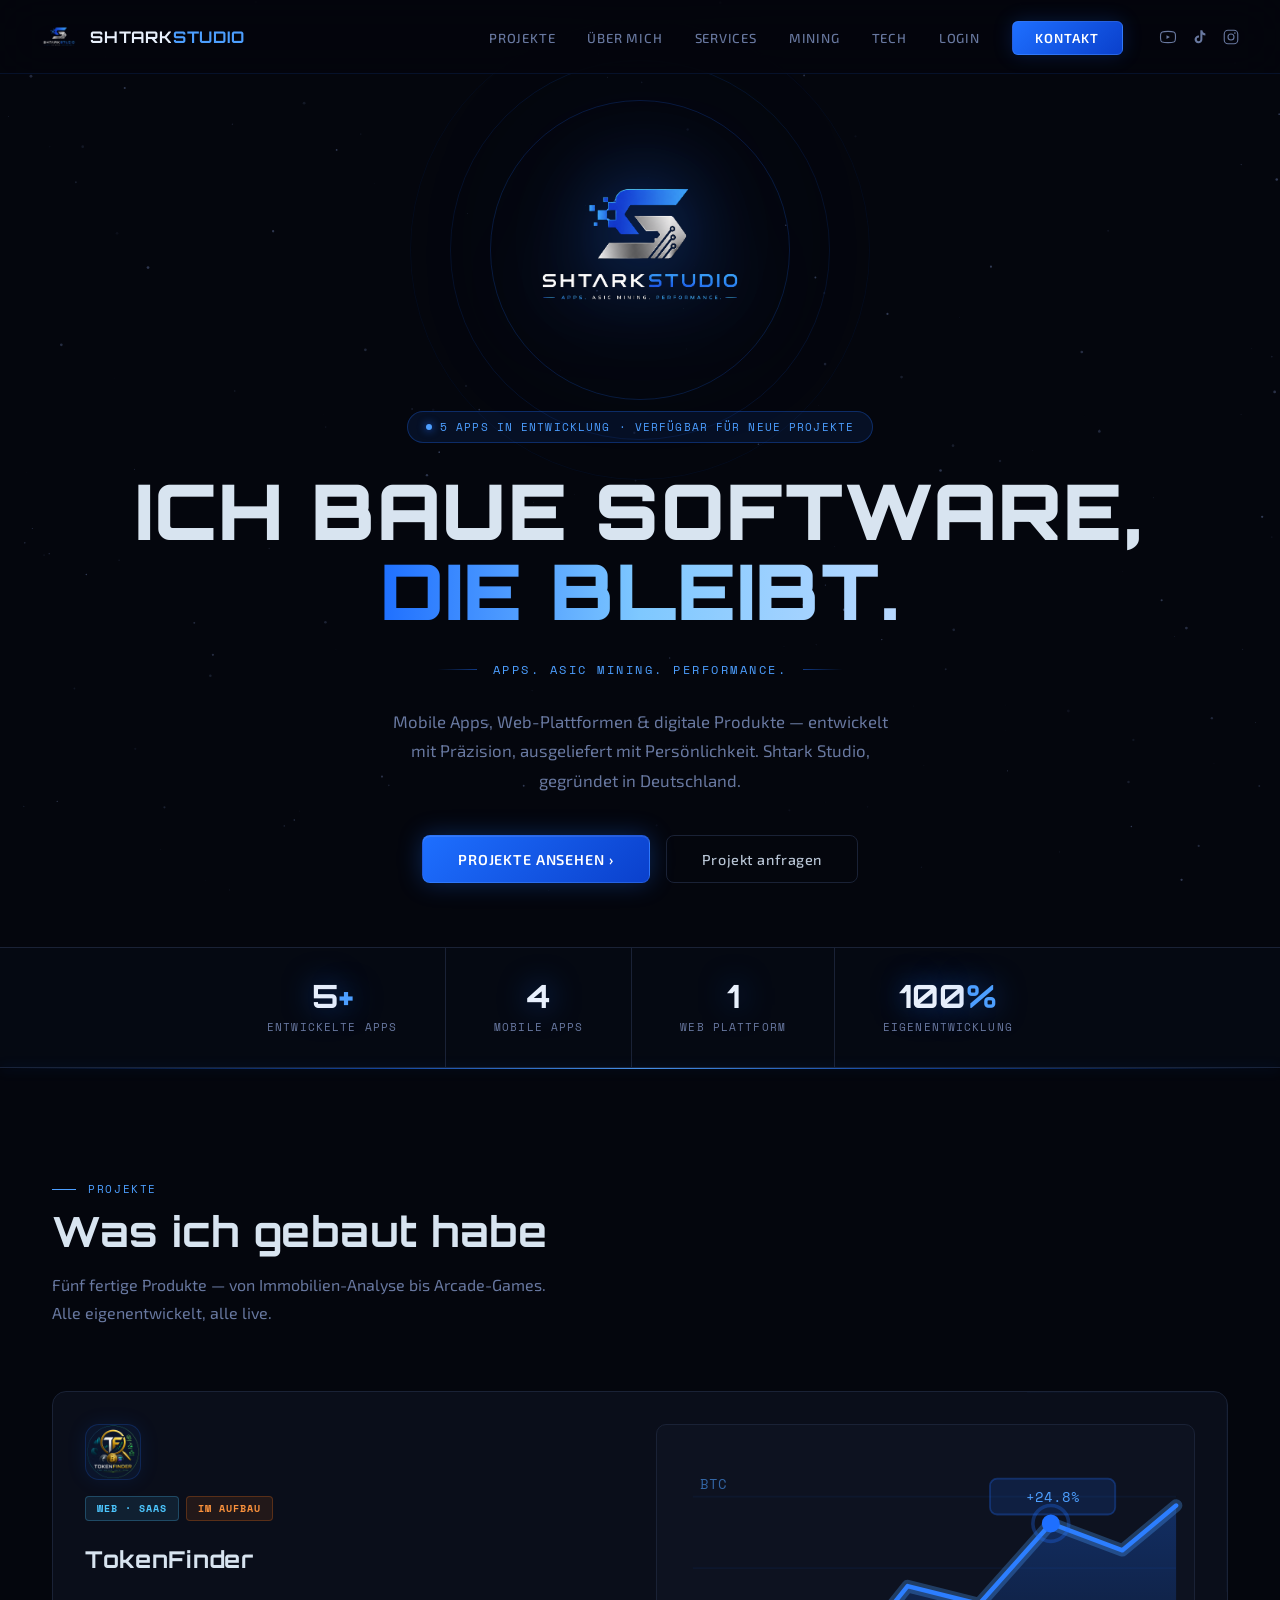
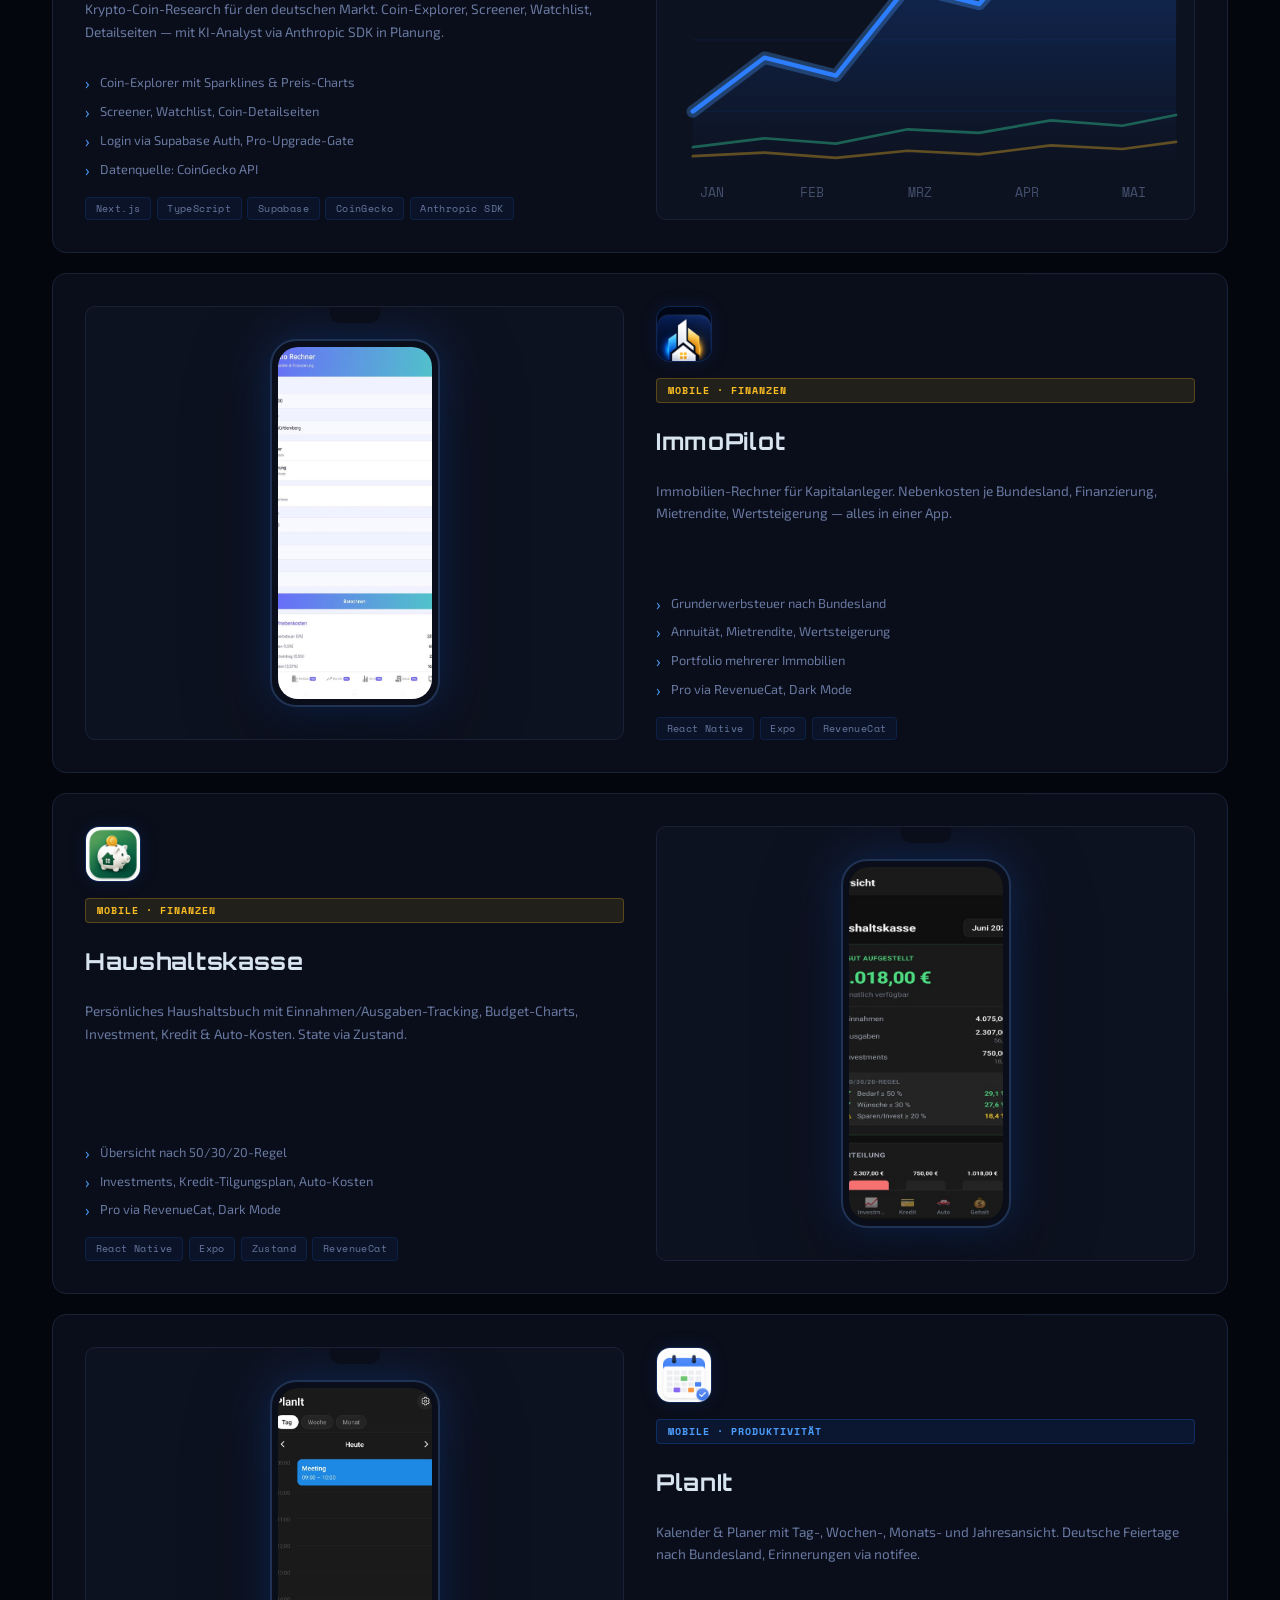
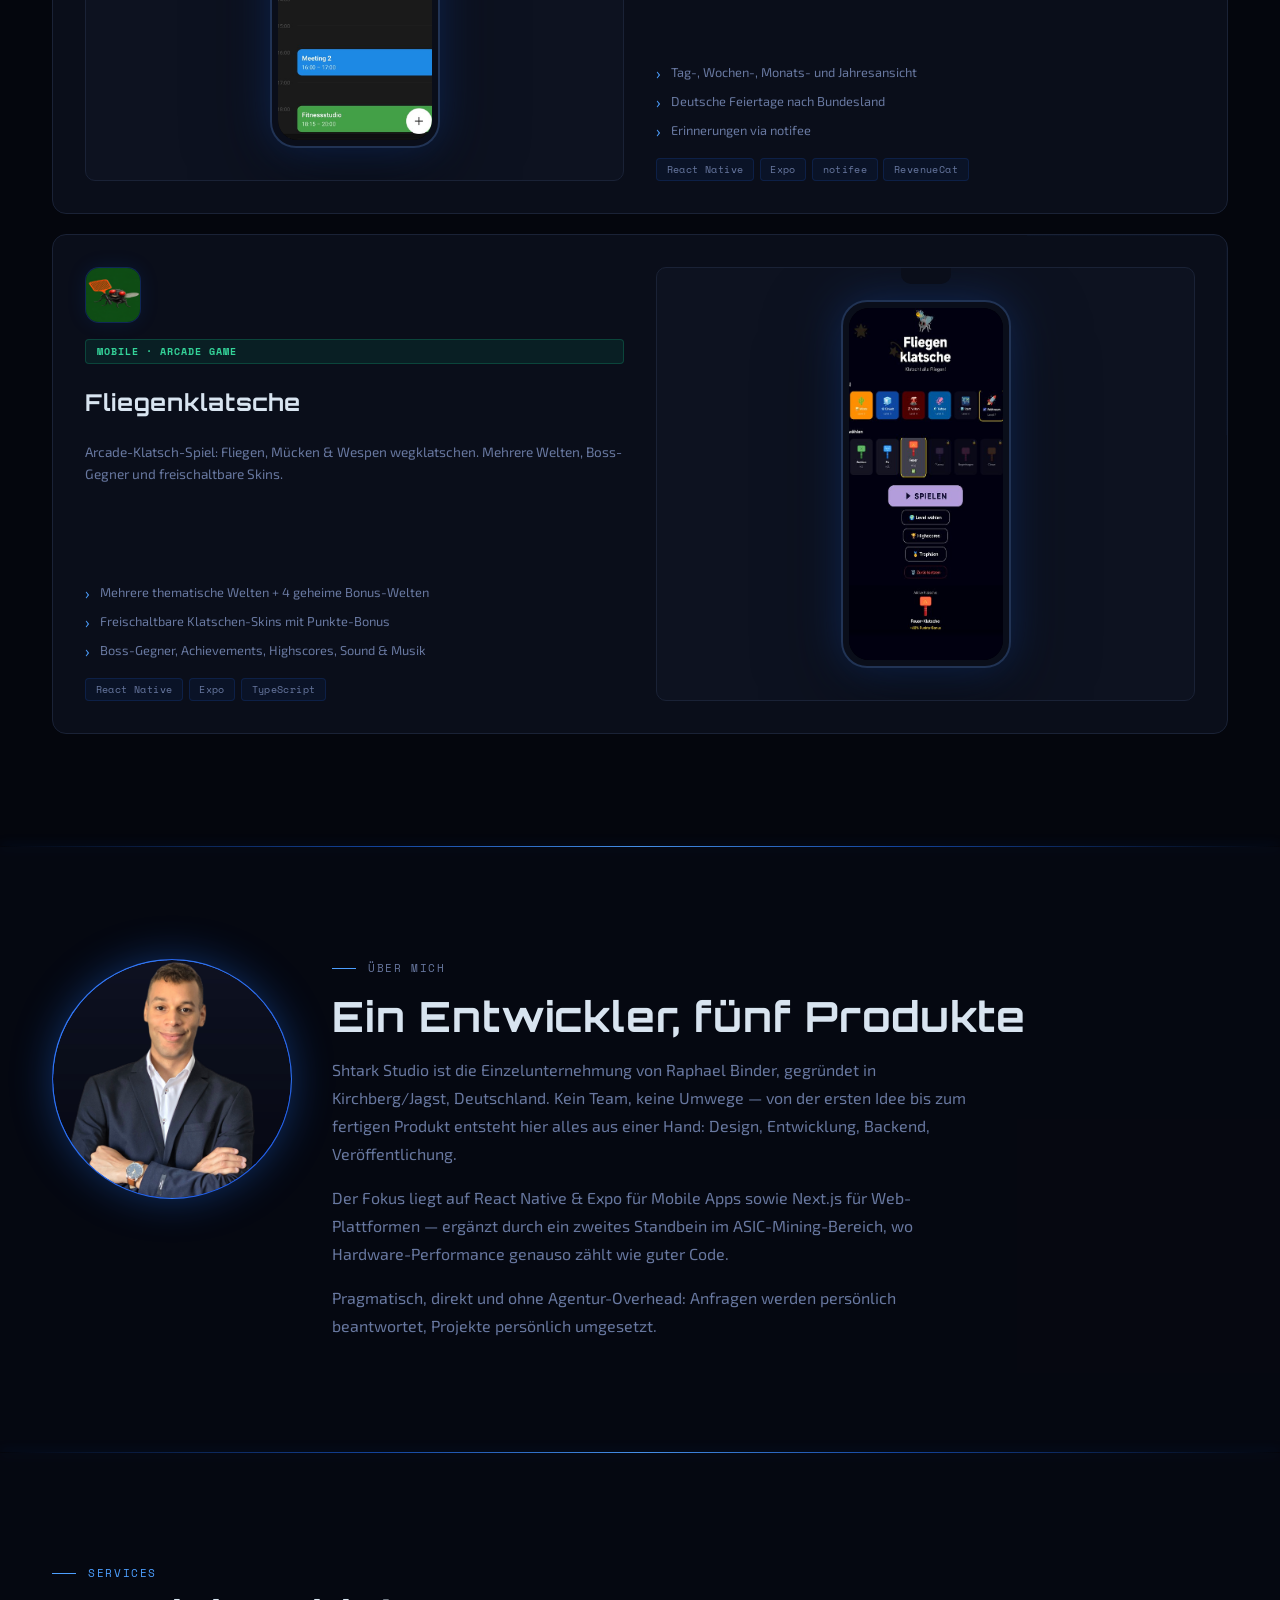
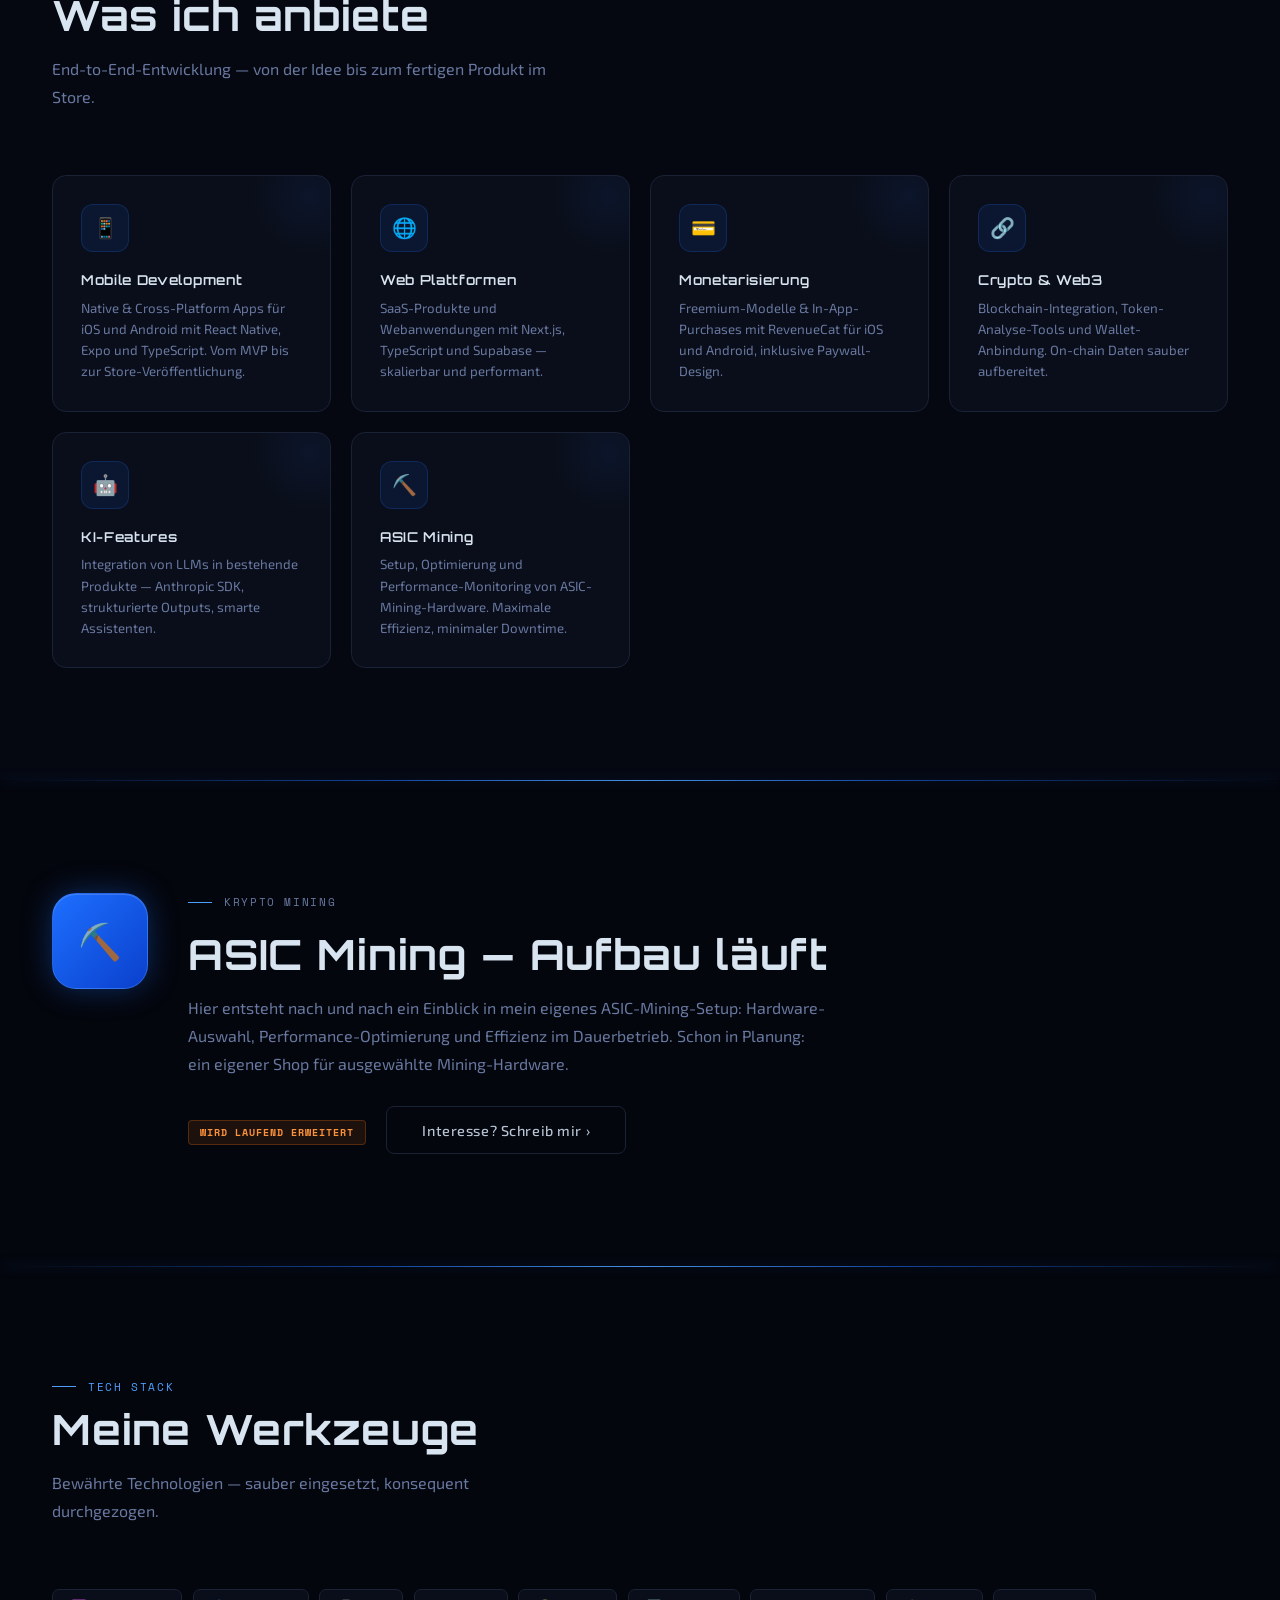
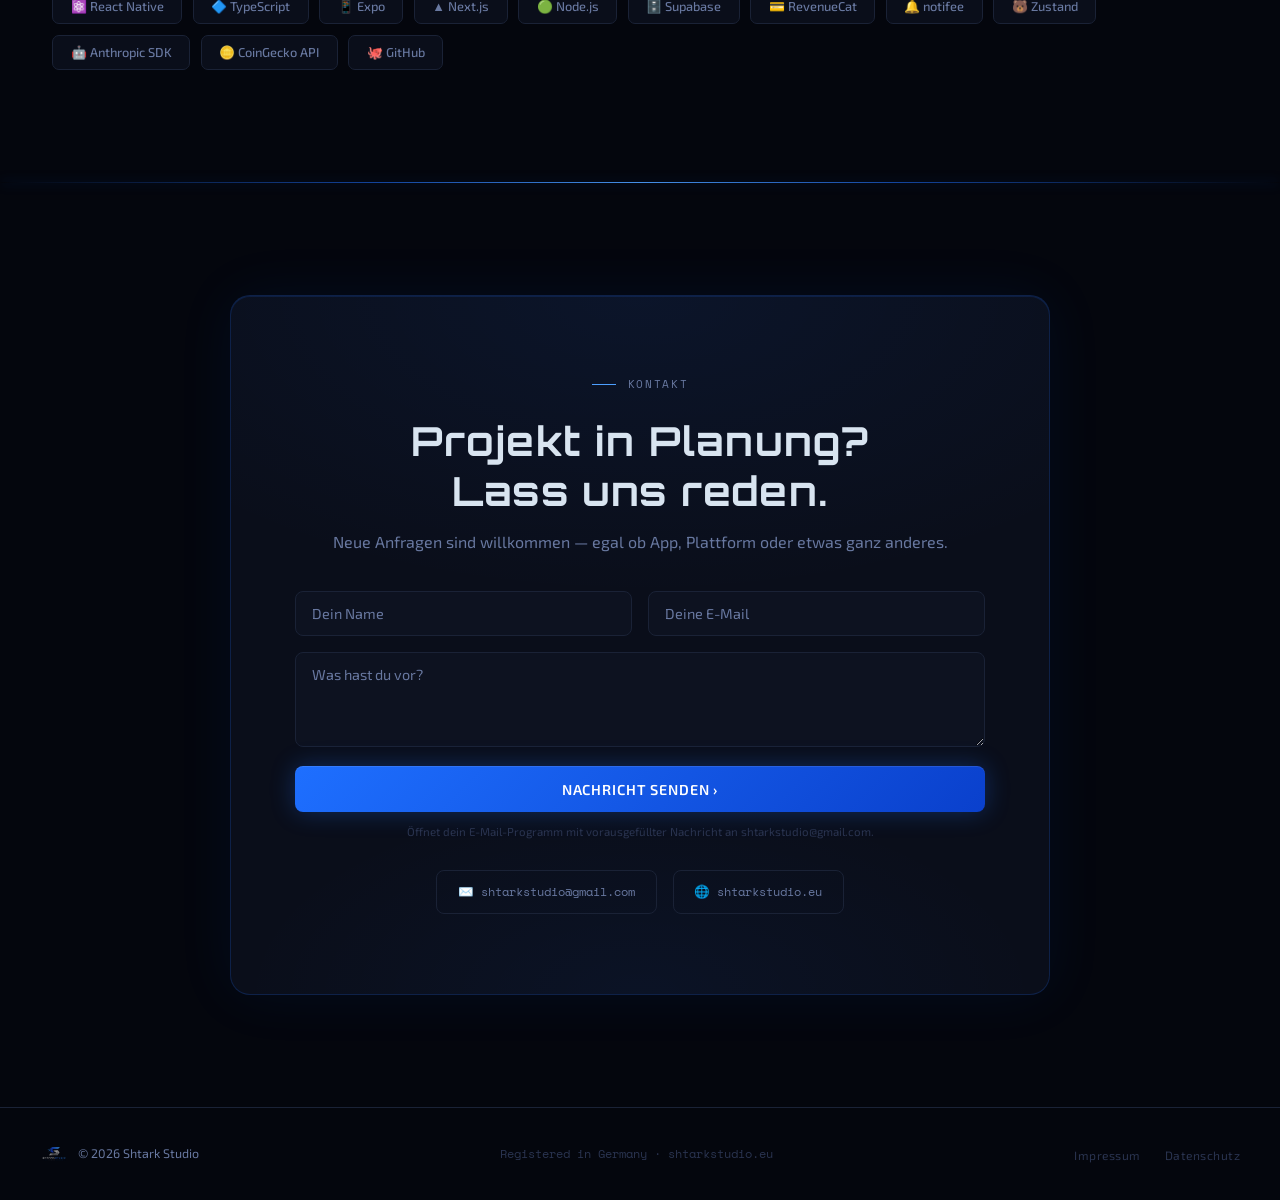
==== commit 4e60d8ef: "Enlarge About section avatar photo Bumped from 96px to 240px (170px on mobile) so it's actually visi" ====
--- a/index.html
+++ b/index.html
@@ -397,16 +397,19 @@
 /* ── ABOUT ── */
 .about-wrap{display:flex;gap:2.5rem;align-items:flex-start;flex-wrap:wrap;}
 .about-avatar{
-  width:96px;height:96px;flex-shrink:0;border-radius:50%;
+  width:240px;height:240px;flex-shrink:0;border-radius:50%;
   background:linear-gradient(135deg,#1E6FFF,#0A40CC);
   display:grid;place-items:center;
   font-family:'Orbitron',sans-serif;font-size:1.6rem;font-weight:700;color:#fff;
   letter-spacing:0.05em;
-  box-shadow:0 0 30px rgba(30,111,255,0.35),inset 0 1px 0 rgba(255,255,255,0.15);
+  box-shadow:0 0 40px rgba(30,111,255,0.35),inset 0 1px 0 rgba(255,255,255,0.15);
   border:1px solid rgba(100,160,255,0.3);
   overflow:hidden;
 }
 .about-avatar img{width:100%;height:100%;object-fit:cover;border-radius:50%;}
+@media (max-width:600px){
+  .about-avatar{width:170px;height:170px;margin:0 auto;}
+}
 .about-body{flex:1;min-width:260px;}
 .about-body p{color:var(--muted);line-height:1.75;margin-bottom:1rem;max-width:640px;}
 .about-body p:last-child{margin-bottom:0;}
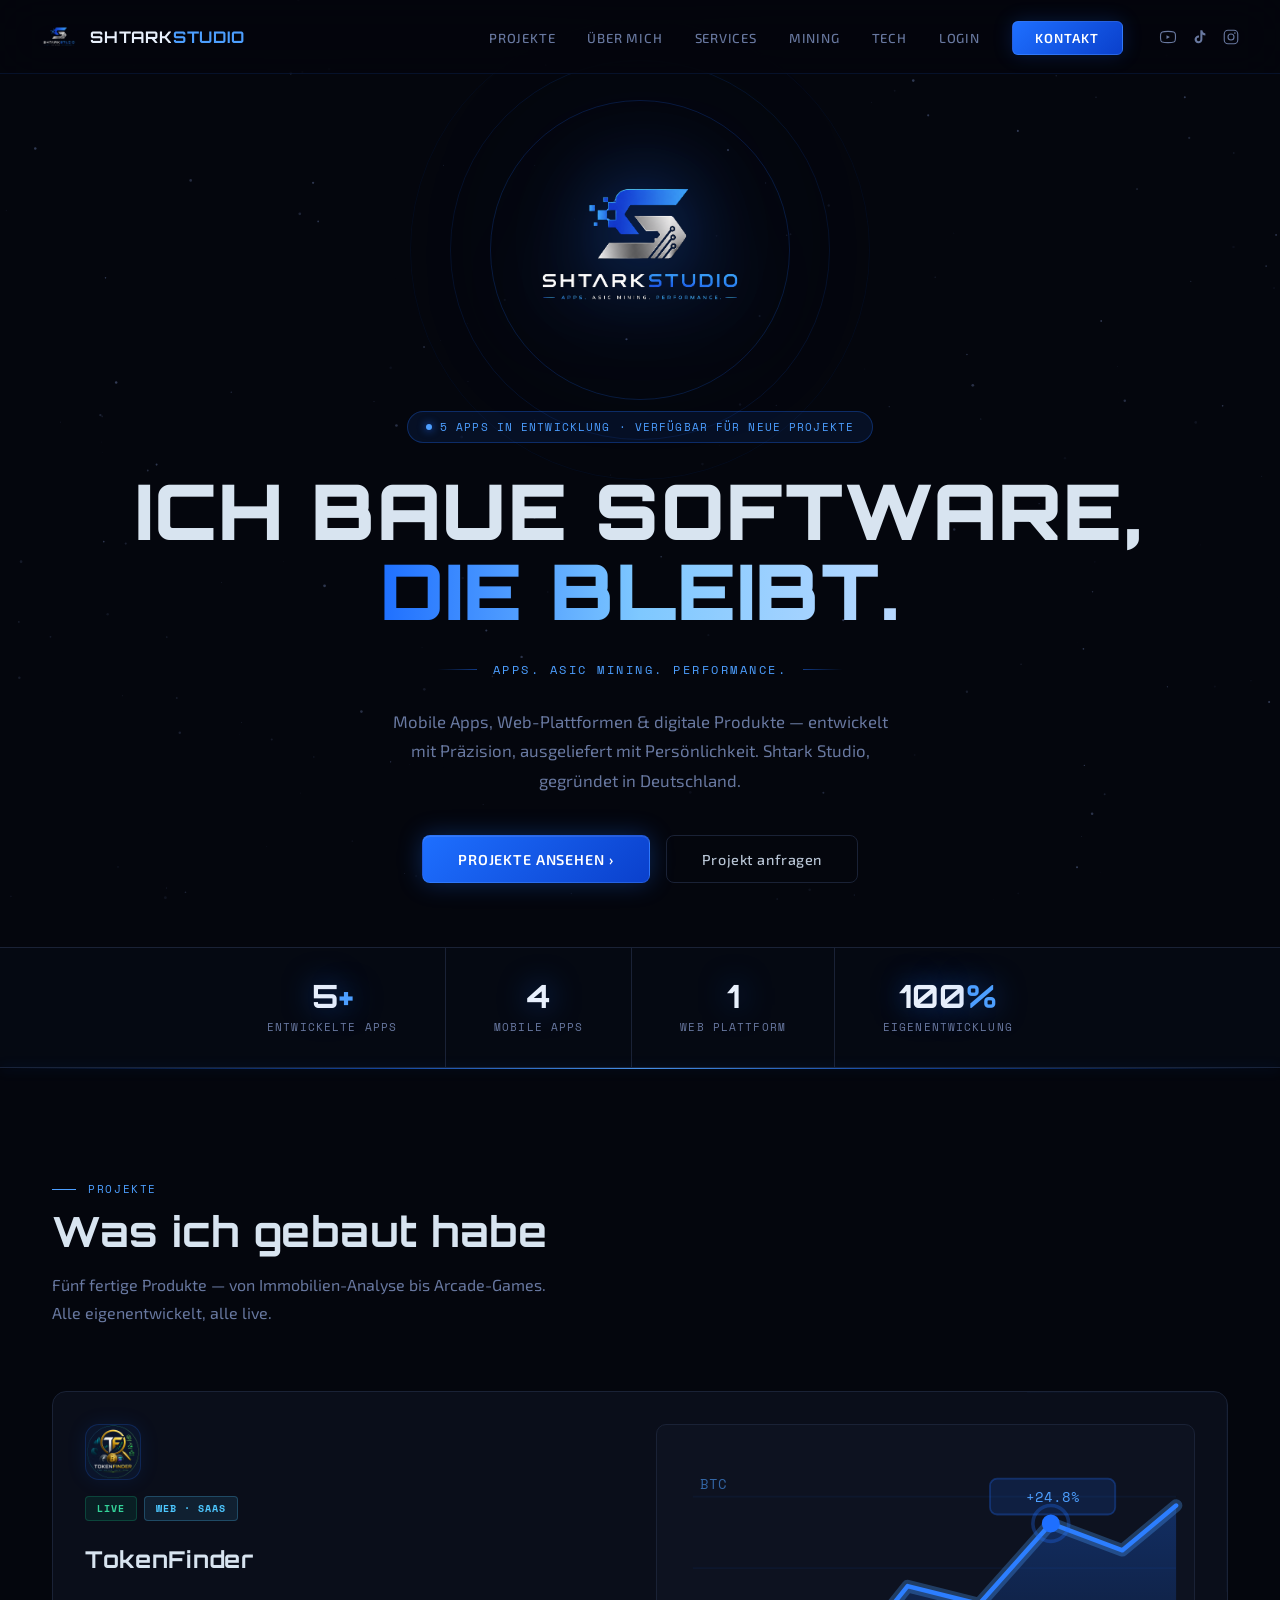
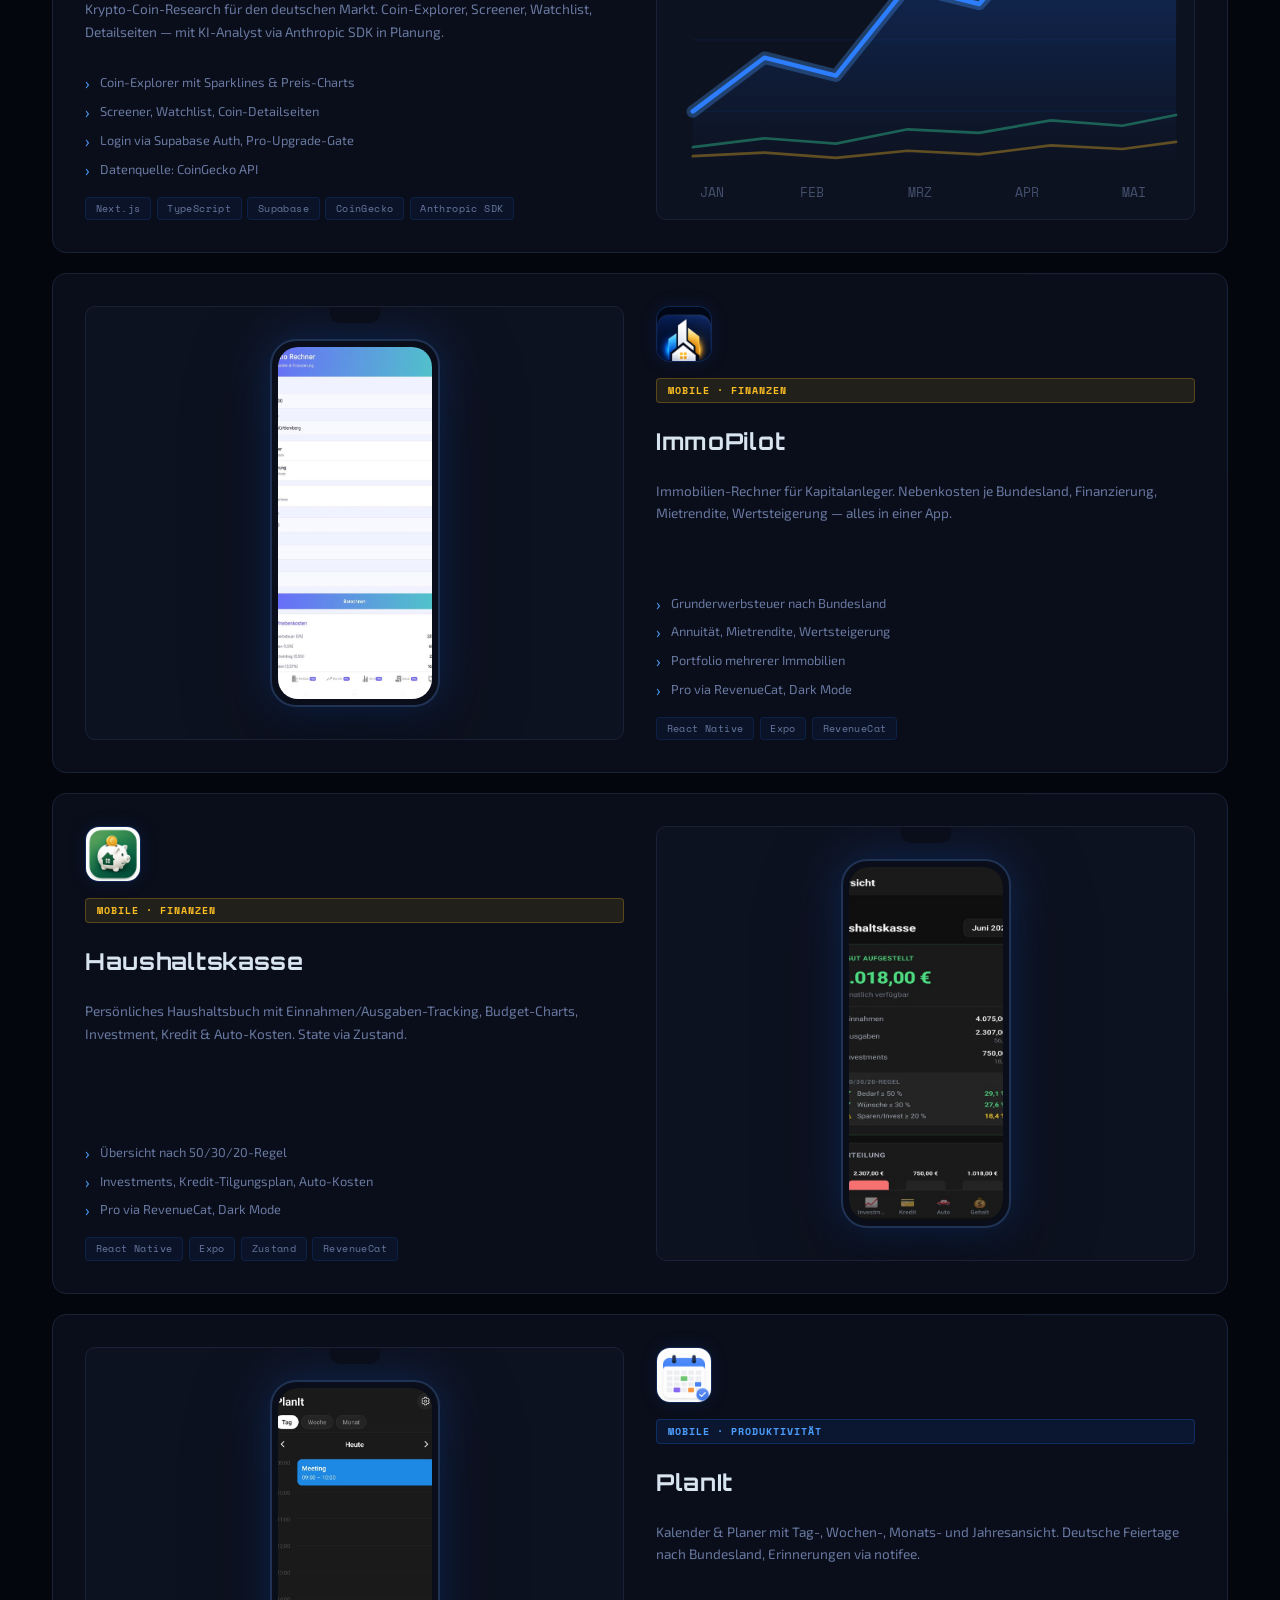
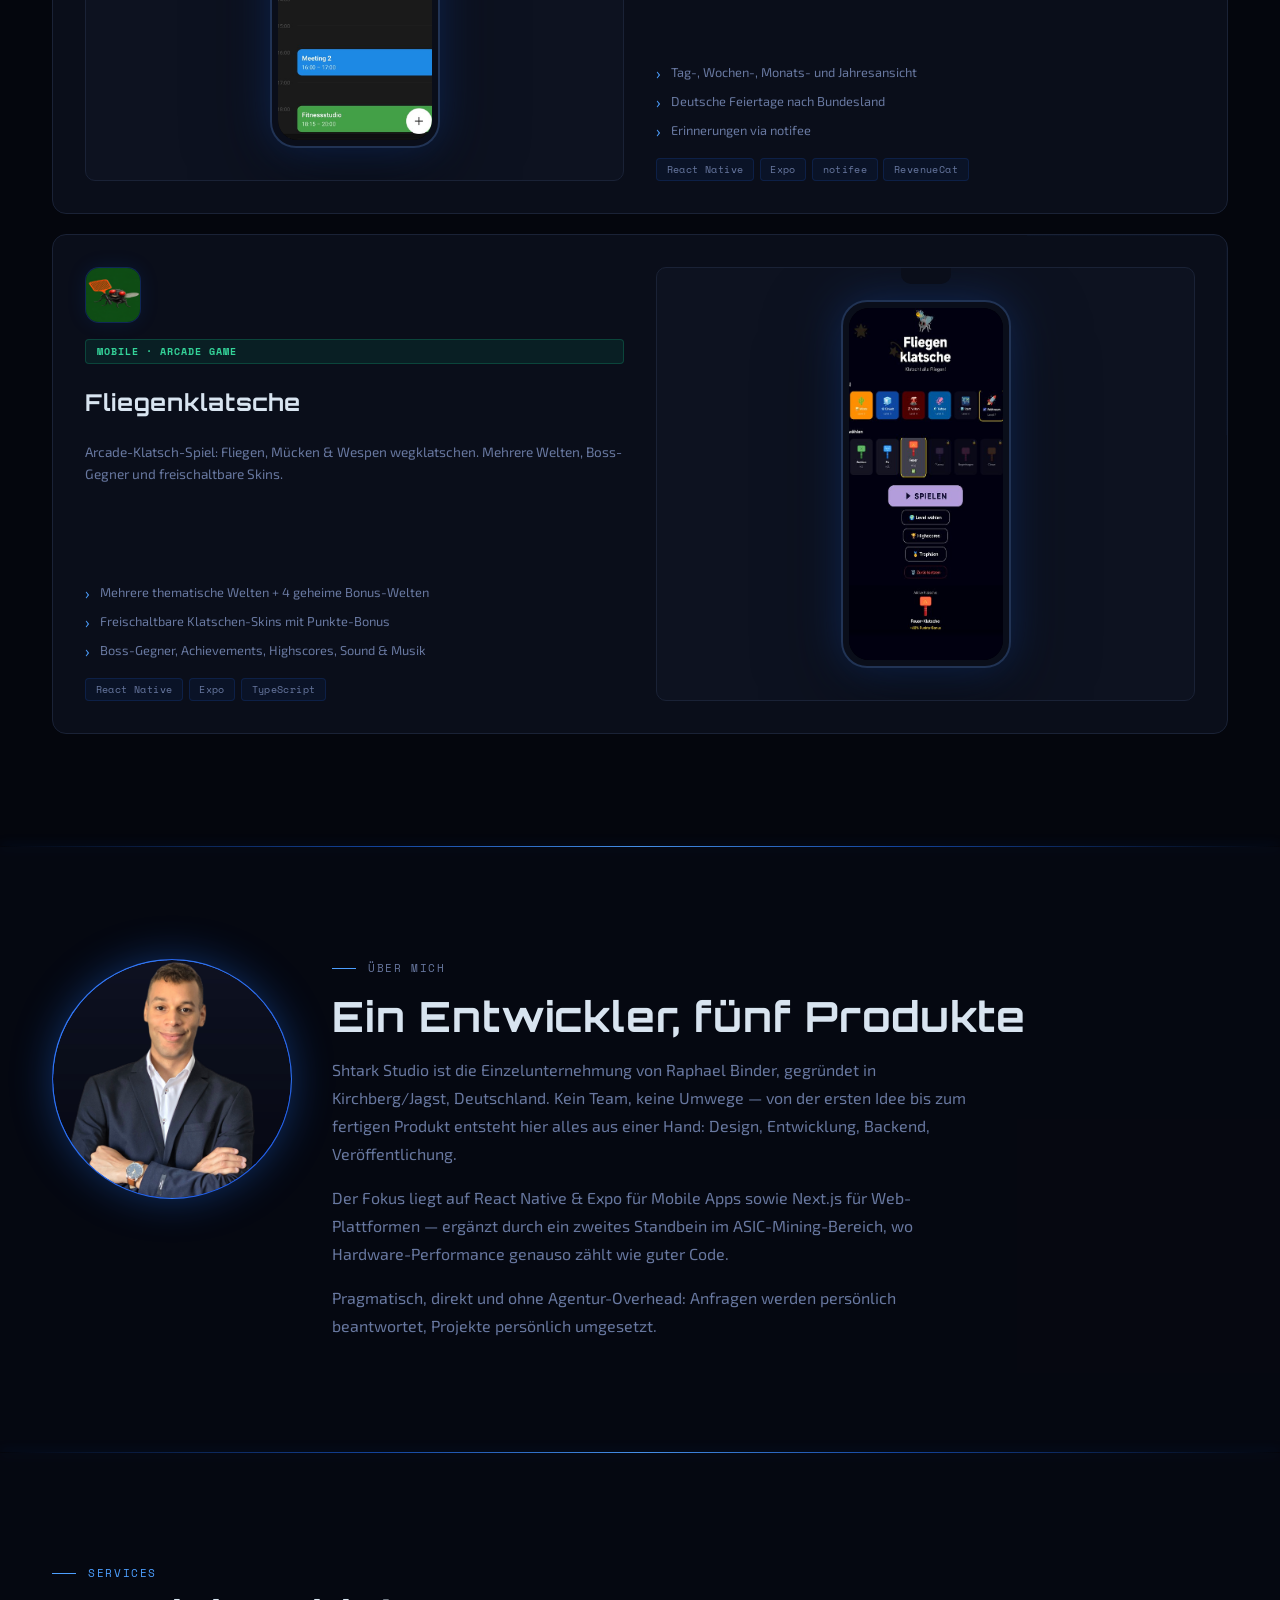
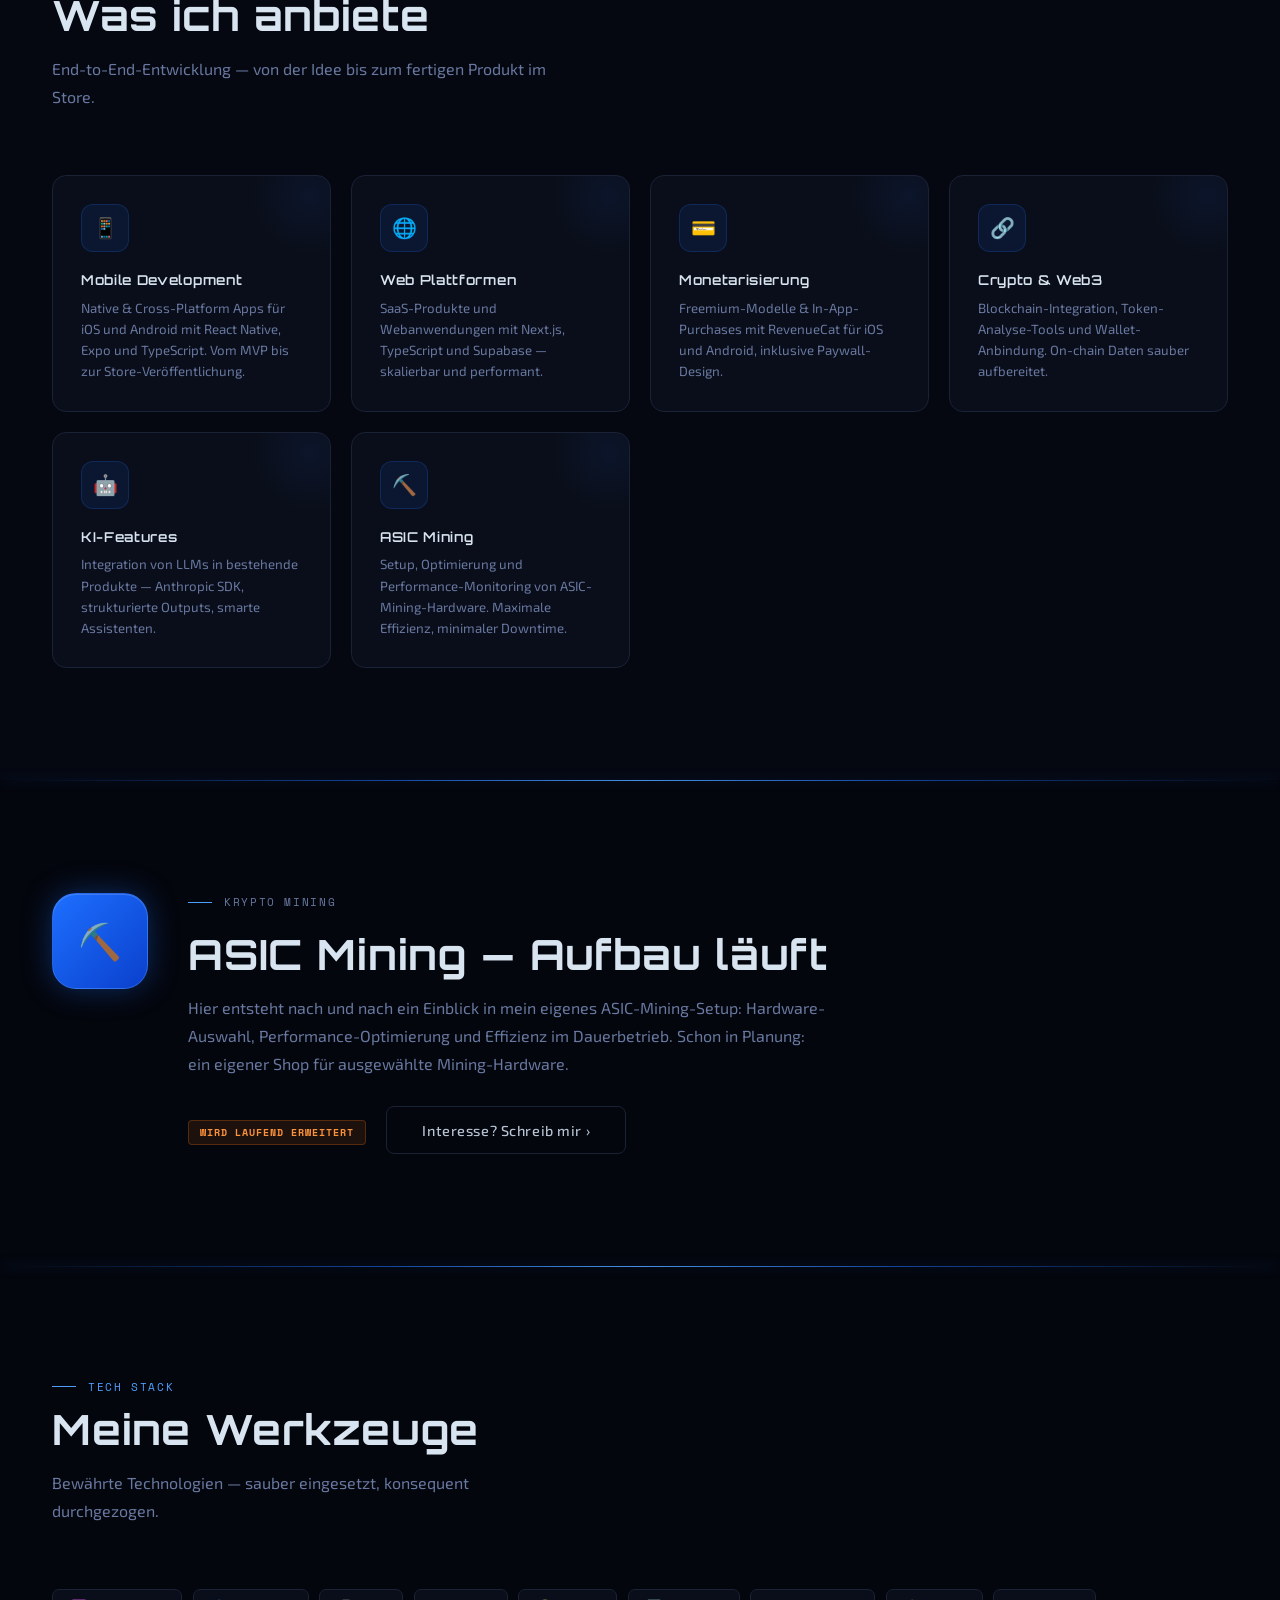
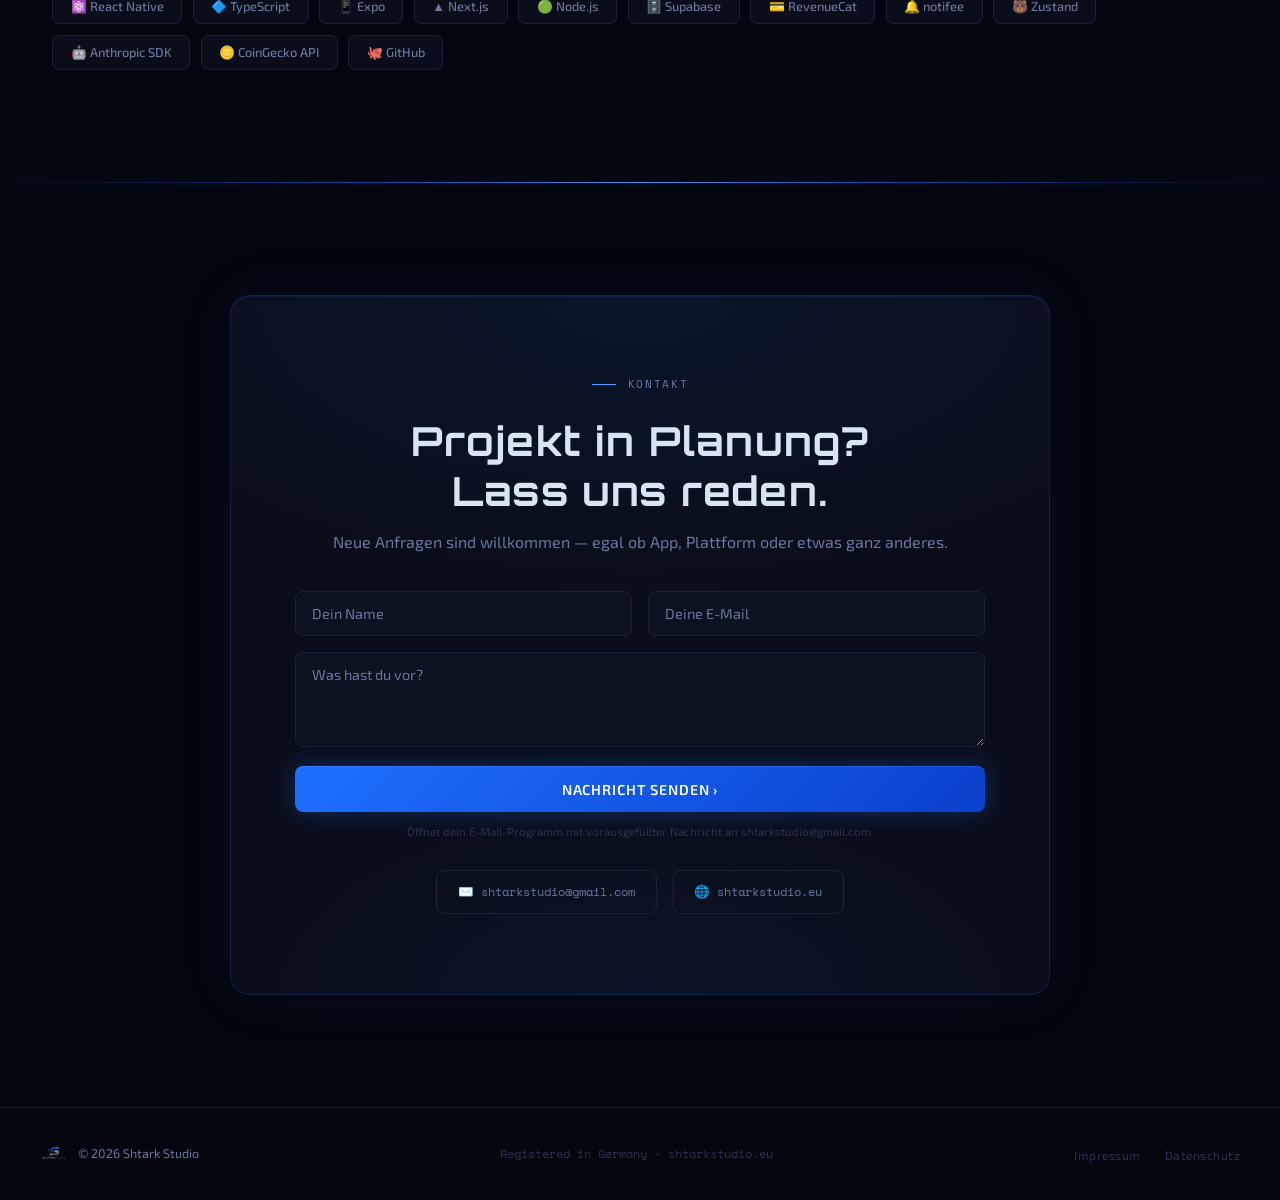
==== commit cdcab345: "Link TokenFinder card to live site TokenFinder is now live at tokenfinder.eu. Made the whole feature" ====
--- a/index.html
+++ b/index.html
@@ -326,6 +326,7 @@
 .ptag-game{background:rgba(16,185,129,0.1);color:#34D399;border:1px solid rgba(16,185,129,0.25);}
 .ptag-finance{background:rgba(250,190,36,0.1);color:#FBBD24;border:1px solid rgba(250,190,36,0.25);}
 .ptag-wip{background:rgba(249,115,22,0.1);color:#FB923C;border:1px solid rgba(249,115,22,0.25);}
+.ptag-live{background:rgba(16,185,129,0.1);color:#34D399;border:1px solid rgba(16,185,129,0.25);}
 
 .pcard h3{
   font-family:'Orbitron',sans-serif;
@@ -656,15 +657,15 @@
     <div class="projects-grid">
 
       <!-- TokenFinder FEATURED -->
-      <div class="pcard pcard-feat reveal">
+      <a href="https://tokenfinder.eu" target="_blank" rel="noopener" class="pcard pcard-feat reveal" style="cursor:pointer;">
         <div class="feat-inner">
           <div style="display:flex;flex-direction:column;gap:1rem;height:100%;">
             <div class="pcard-head">
               <div class="pcard-emoji"><img src="logos/tokenfinder.png" alt="TokenFinder Logo"></div>
             </div>
             <div style="display:flex;gap:0.4rem;flex-wrap:wrap;">
+              <span class="ptag ptag-live">Live</span>
               <span class="ptag ptag-web">Web · SaaS</span>
-              <span class="ptag ptag-wip">Im Aufbau</span>
             </div>
             <h3>TokenFinder</h3>
             <p>Krypto-Coin-Research für den deutschen Markt. Coin-Explorer, Screener, Watchlist, Detailseiten — mit KI-Analyst via Anthropic SDK in Planung.</p>
@@ -725,7 +726,7 @@
             </svg>
           </div>
         </div>
-      </div>
+      </a>
 
       <!-- ImmoPilot -->
       <div class="pcard pcard-feat reveal">
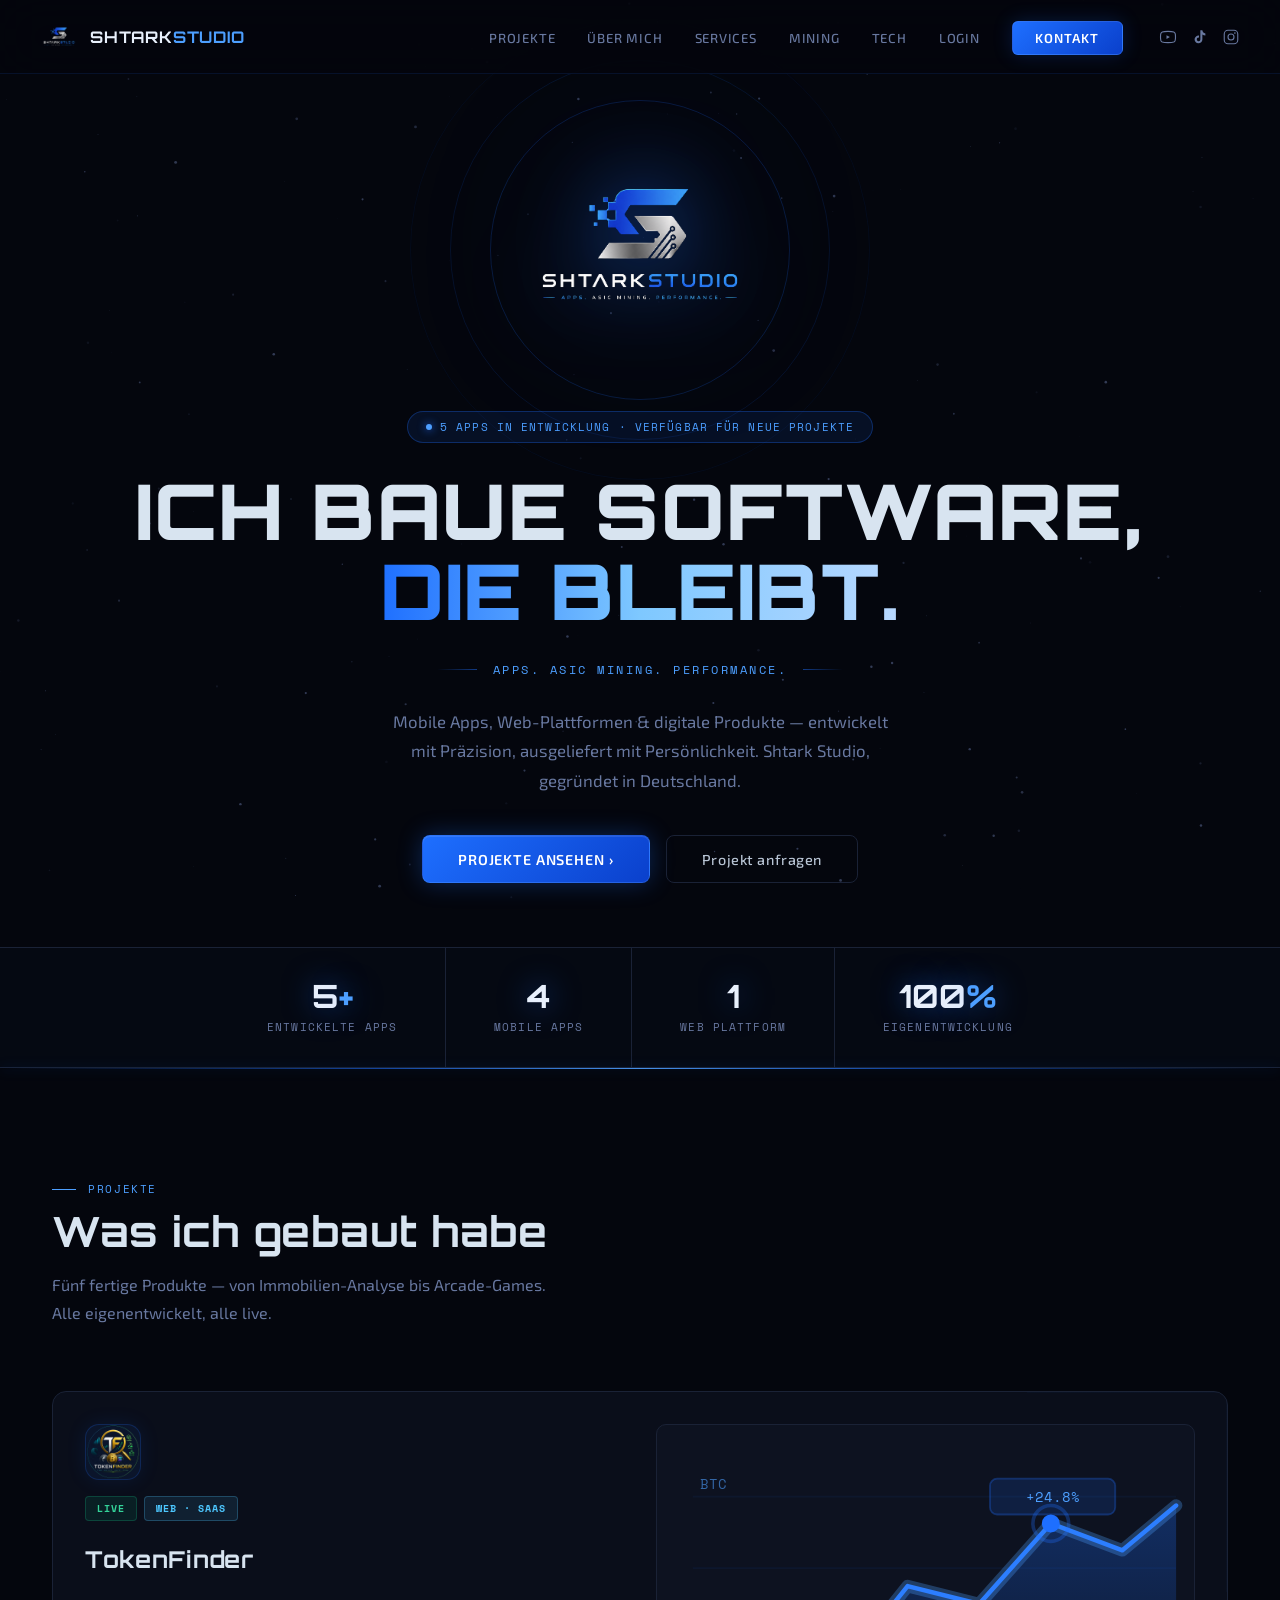
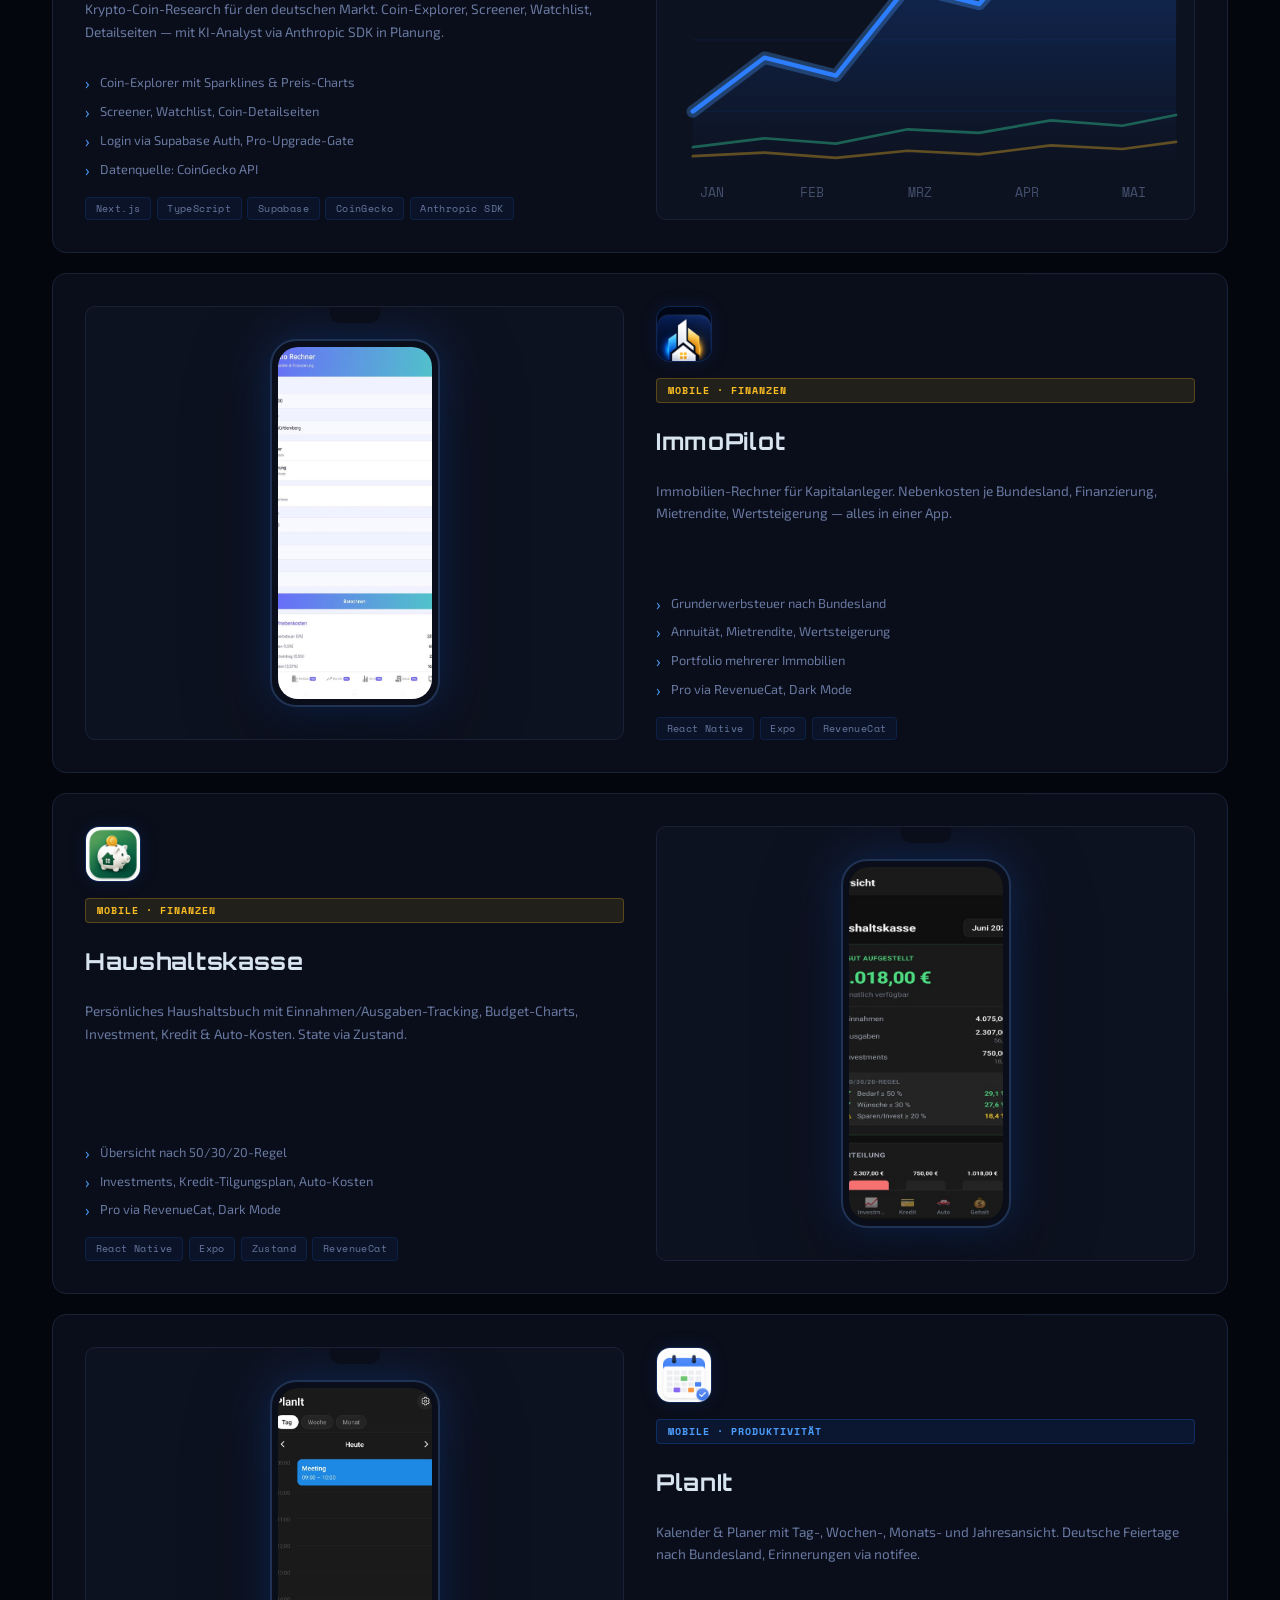
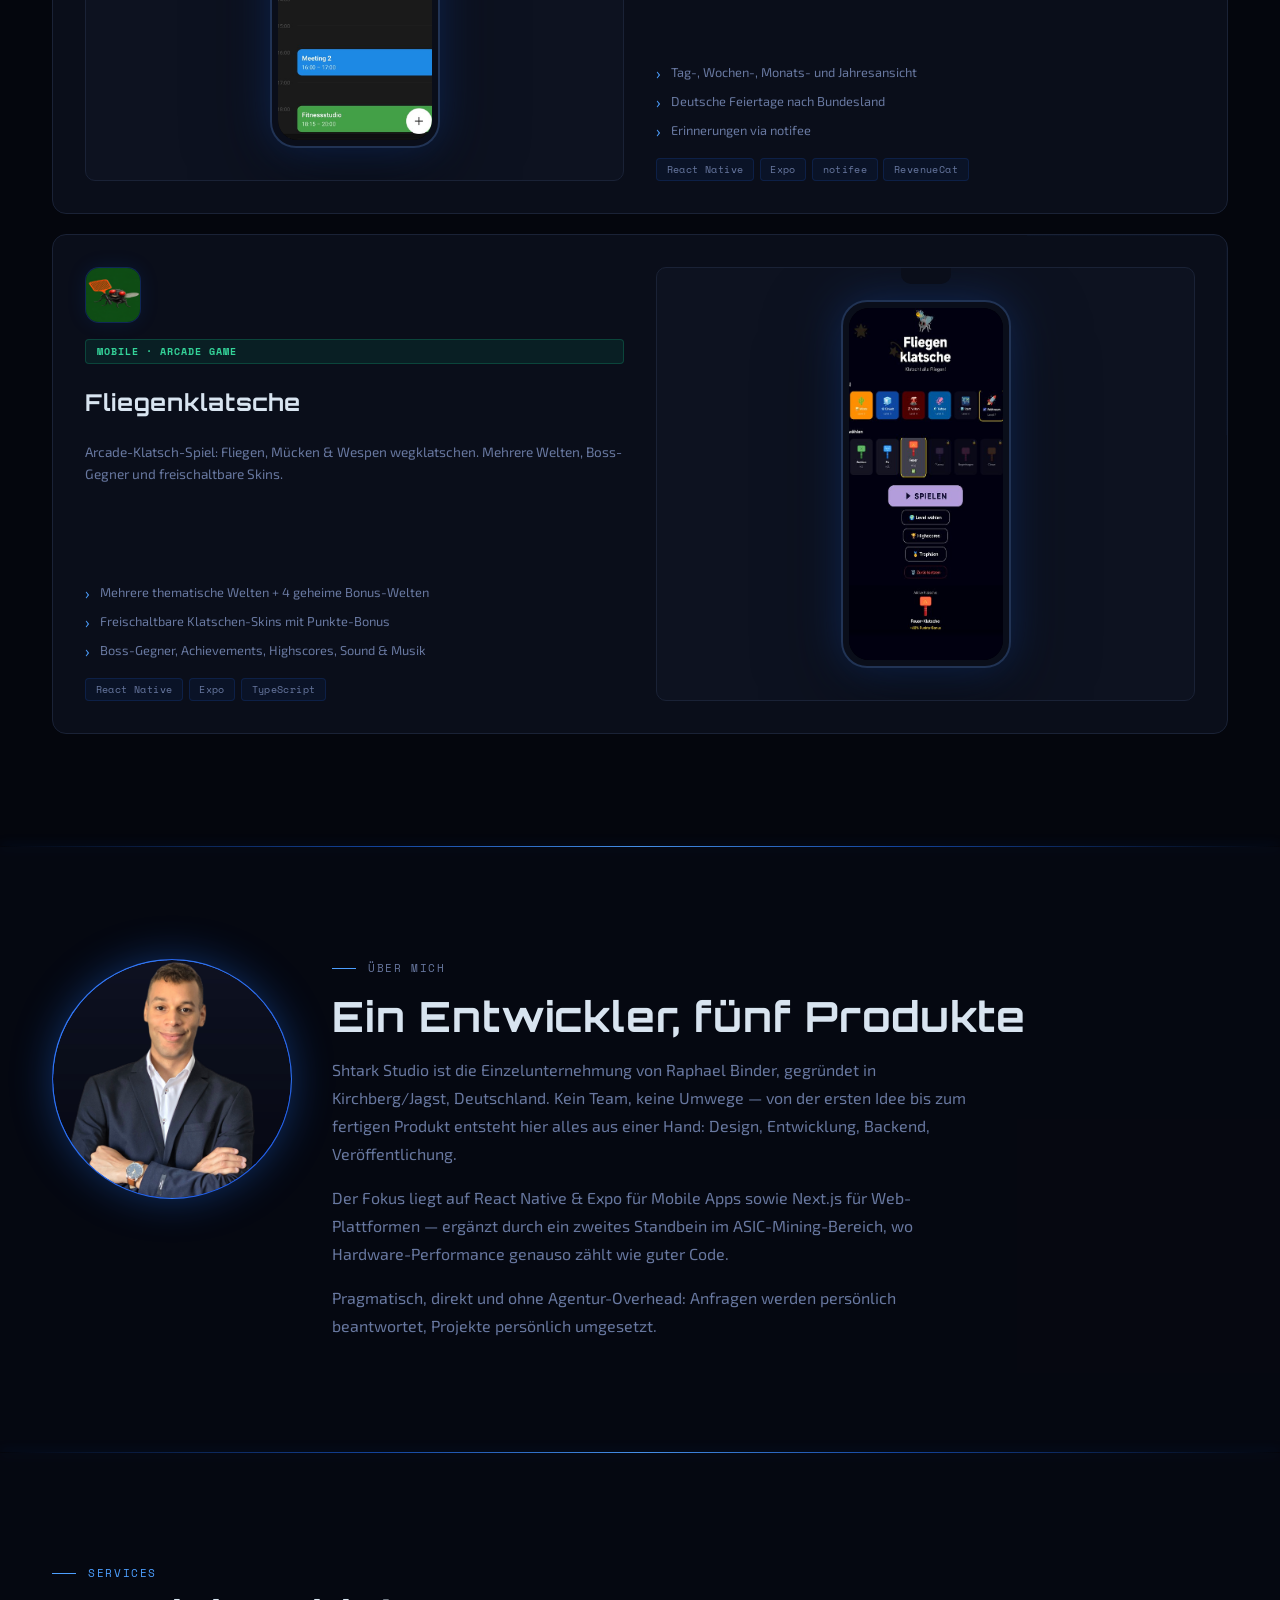
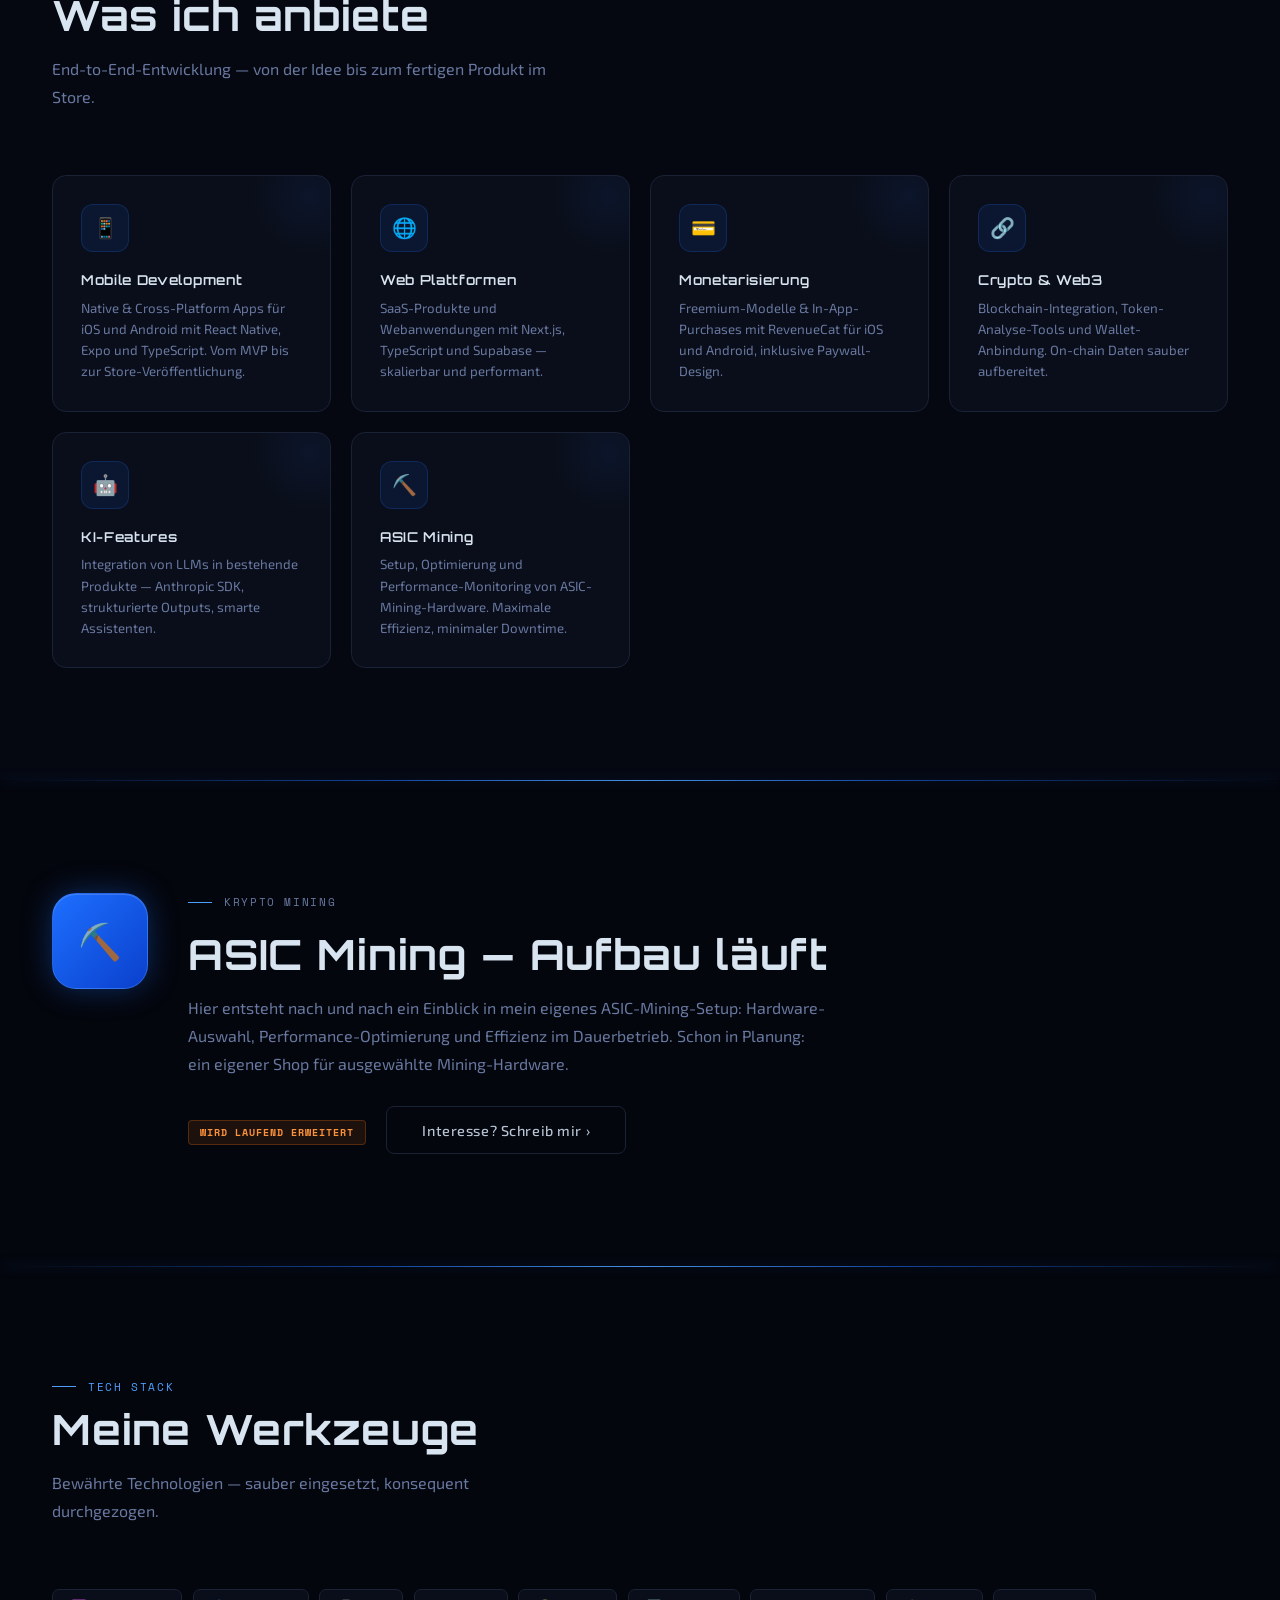
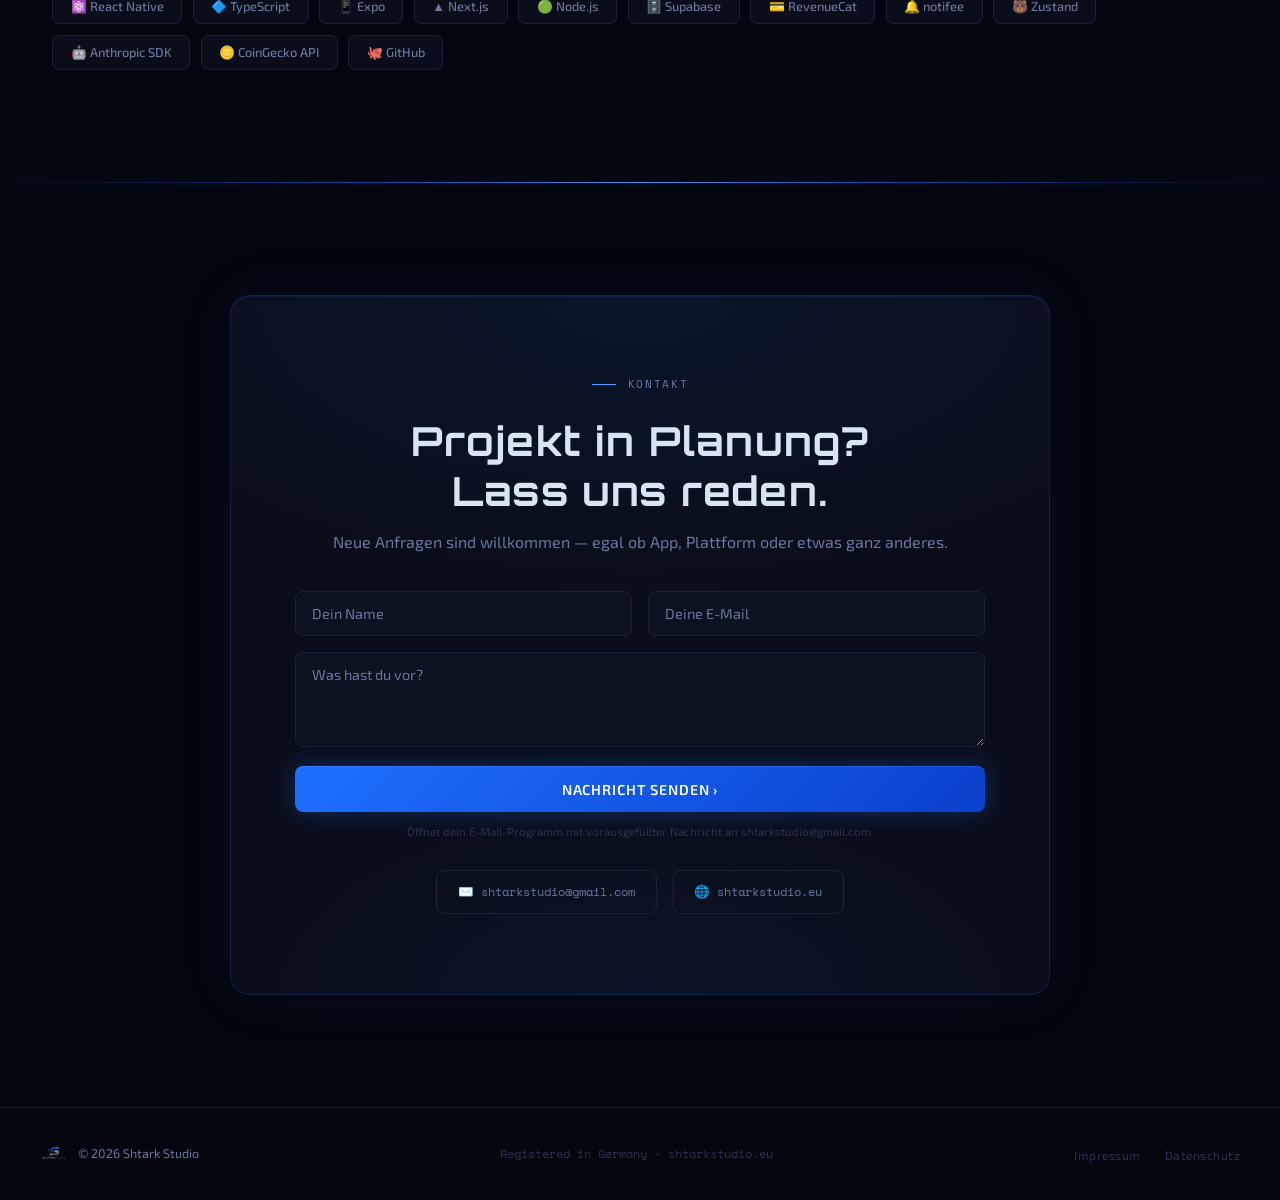
==== commit e7a6a434: "Link Fliegenklatsche card to Play Store" ====
--- a/index.html
+++ b/index.html
@@ -837,7 +837,7 @@
       </div>
 
       <!-- Fliegenklatsche FEATURED -->
-      <div class="pcard pcard-feat reveal">
+      <a href="https://play.google.com/store/apps/details?id=com.shtarkstudio.fliegenklatsche" target="_blank" rel="noopener" class="pcard pcard-feat reveal" style="cursor:pointer;">
         <div class="feat-inner">
           <div style="display:flex;flex-direction:column;gap:1rem;height:100%;">
             <div class="pcard-head">
@@ -869,7 +869,7 @@
             </div>
           </div>
         </div>
-      </div>
+      </a>
 
     </div>
   </div>
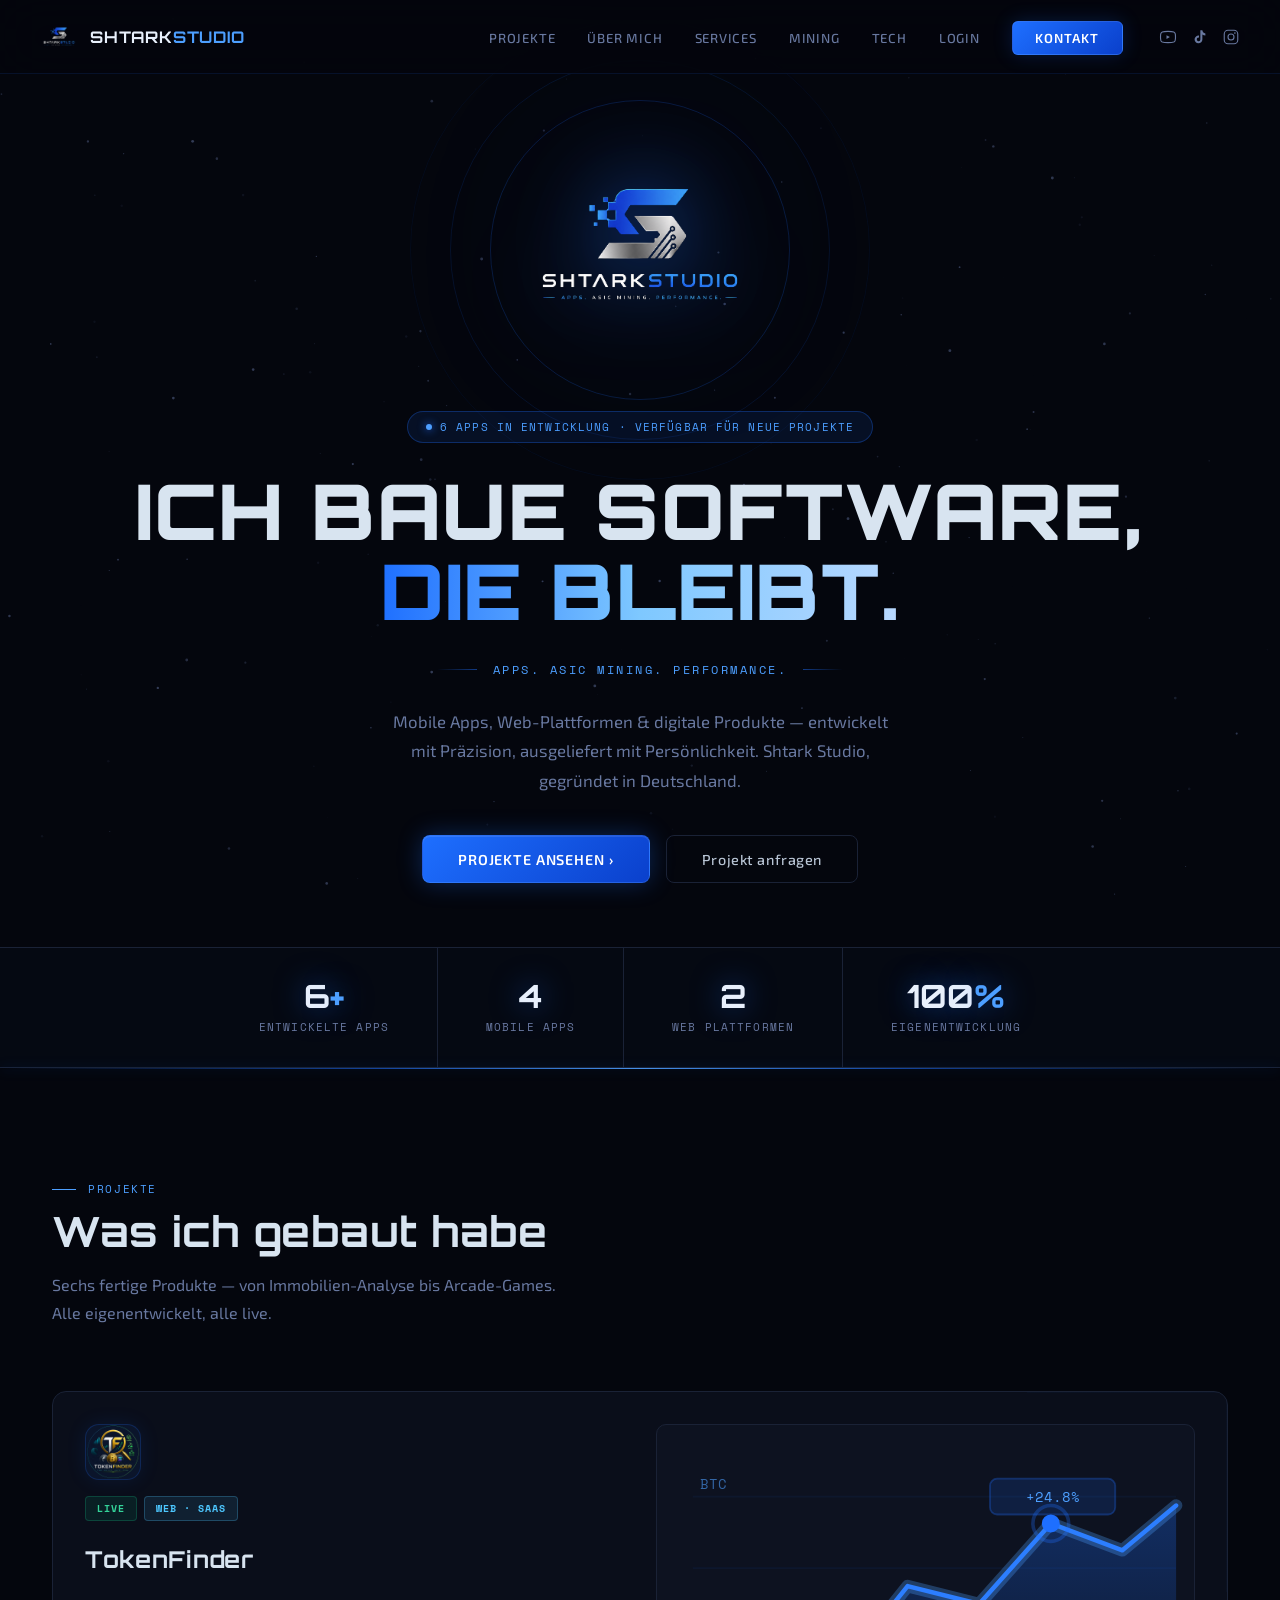
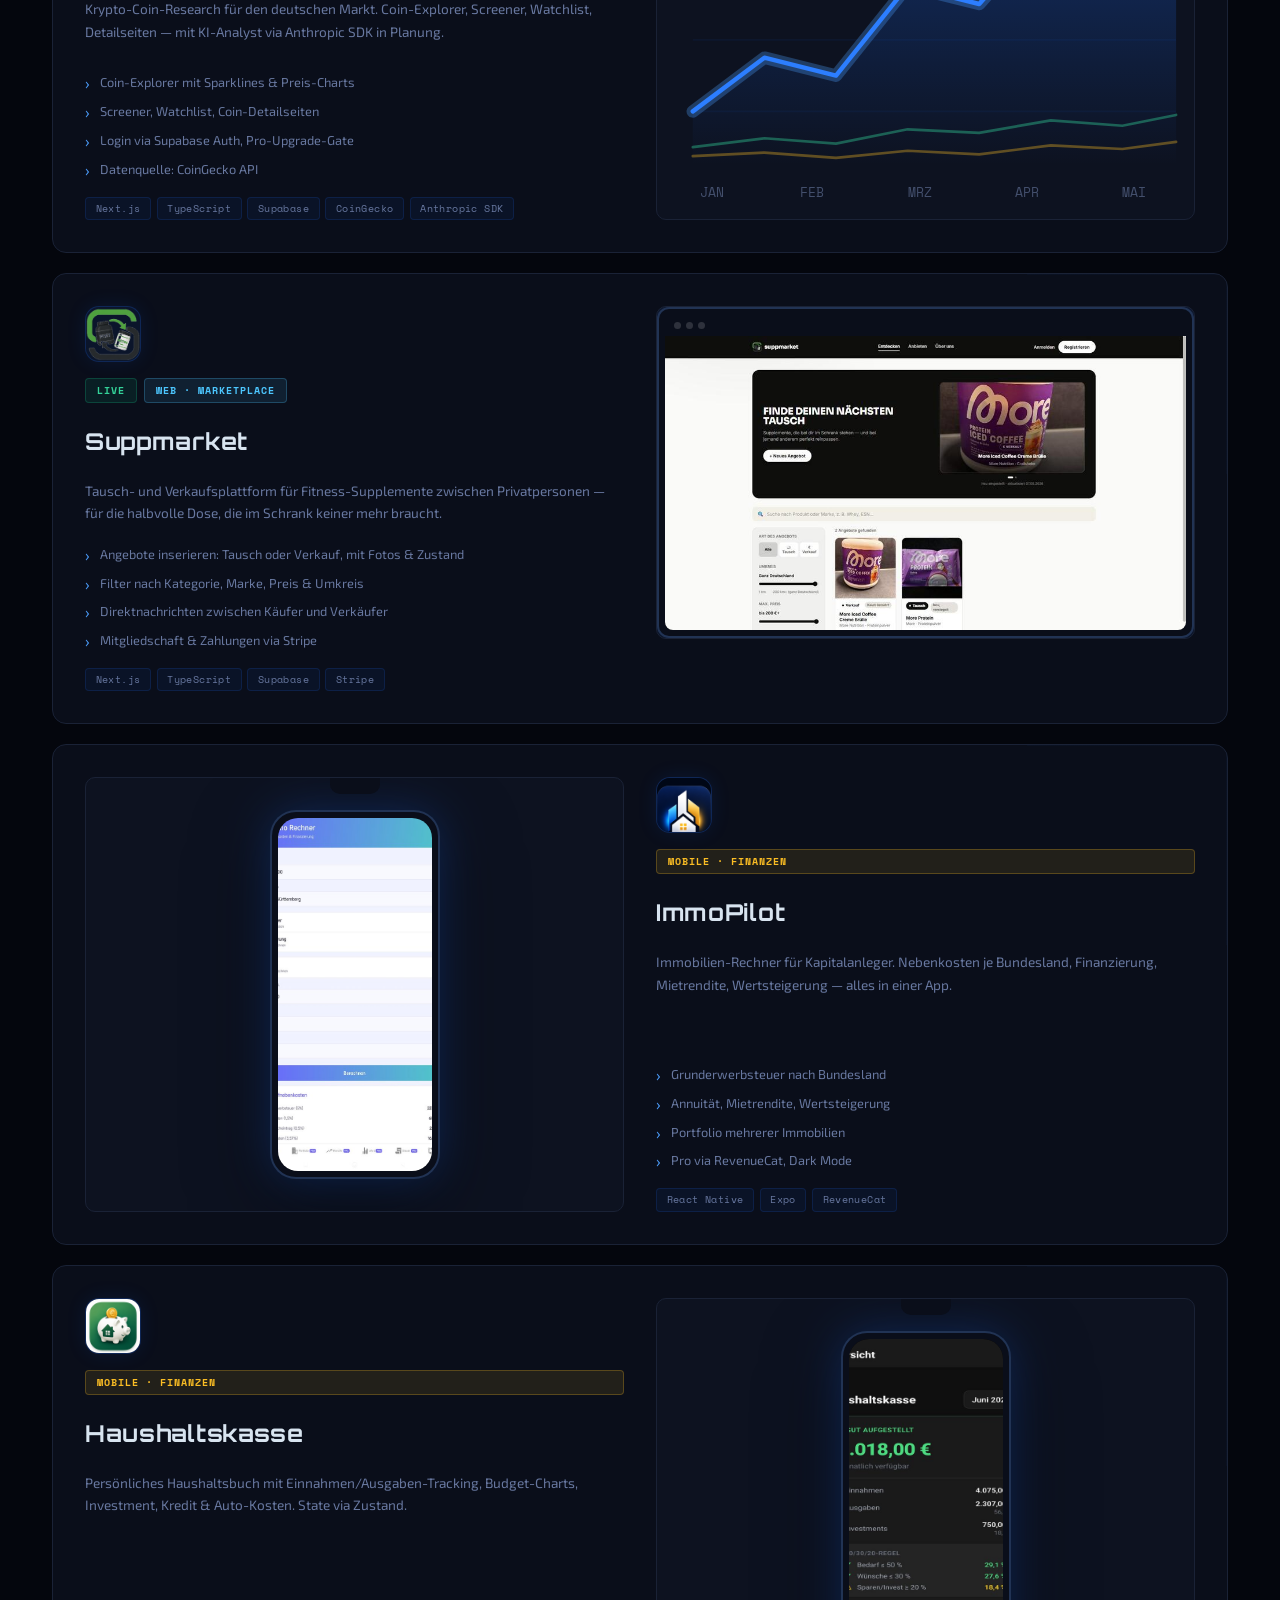
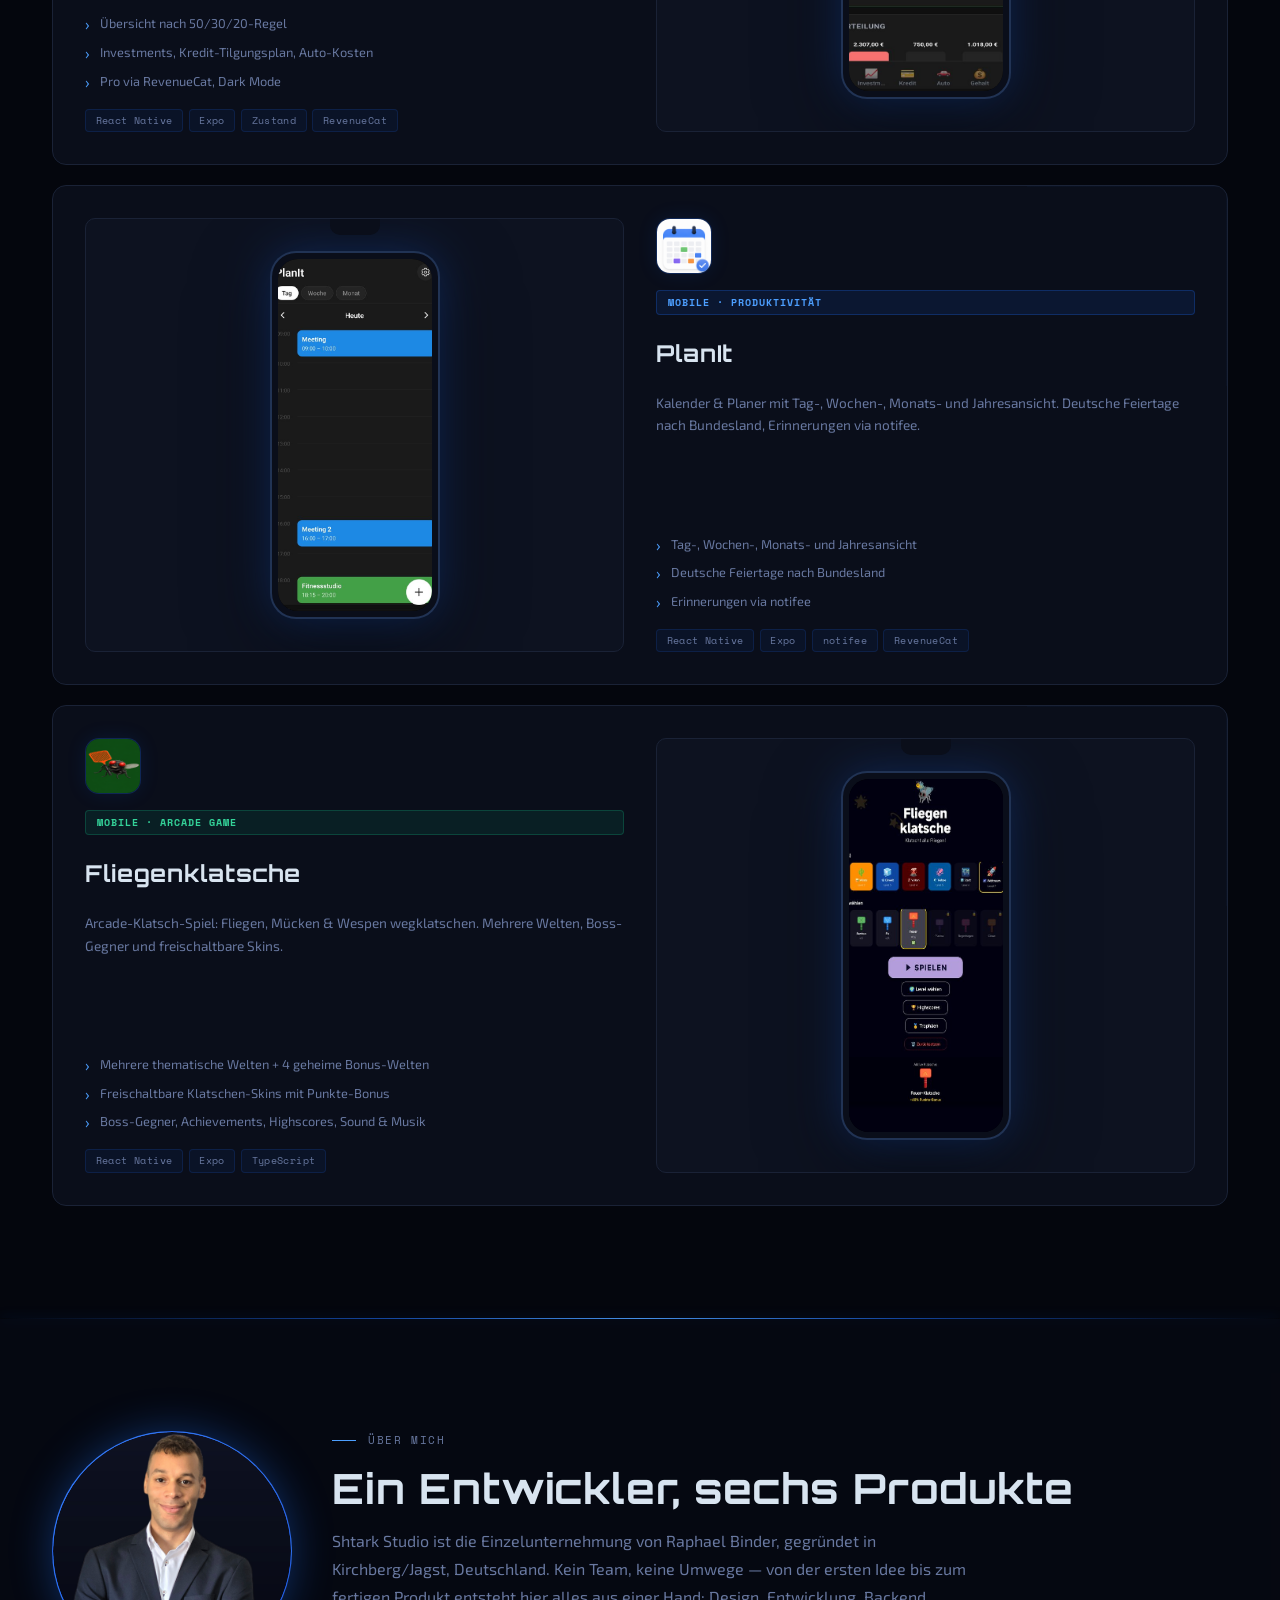
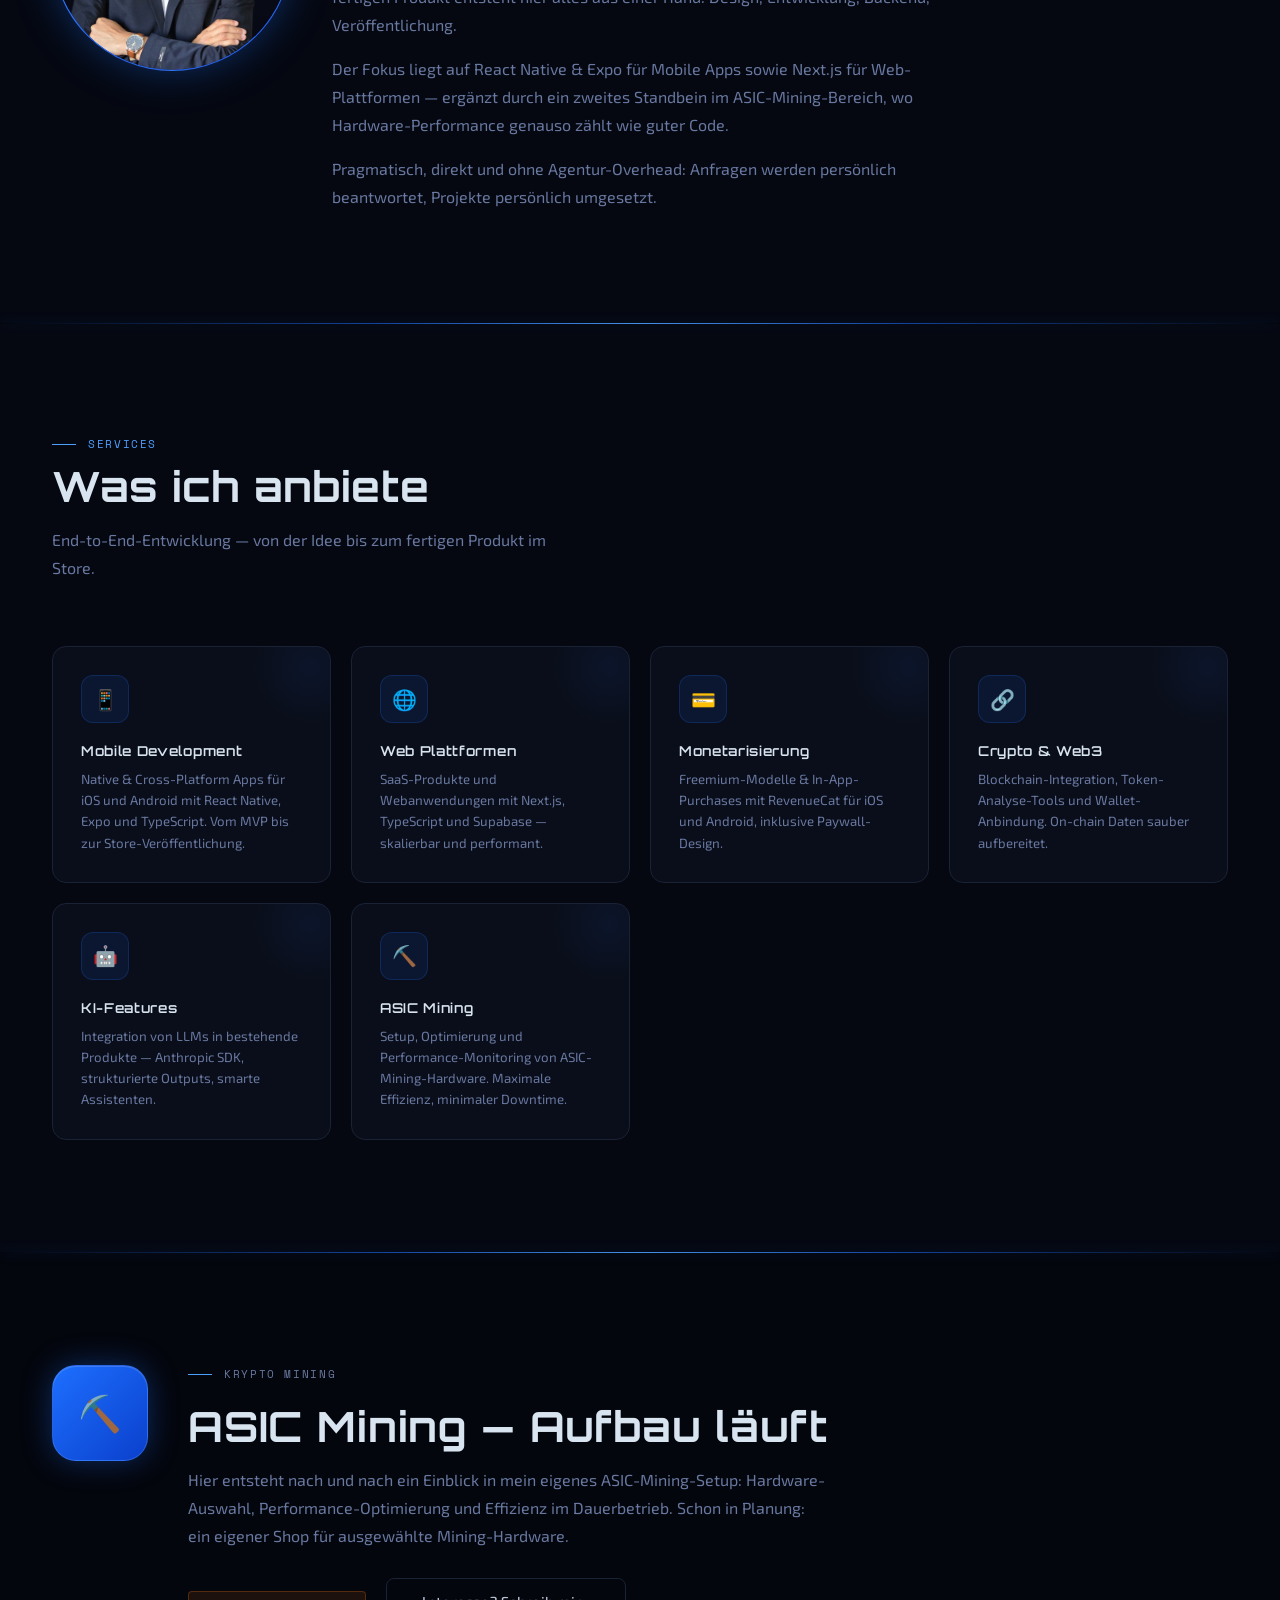
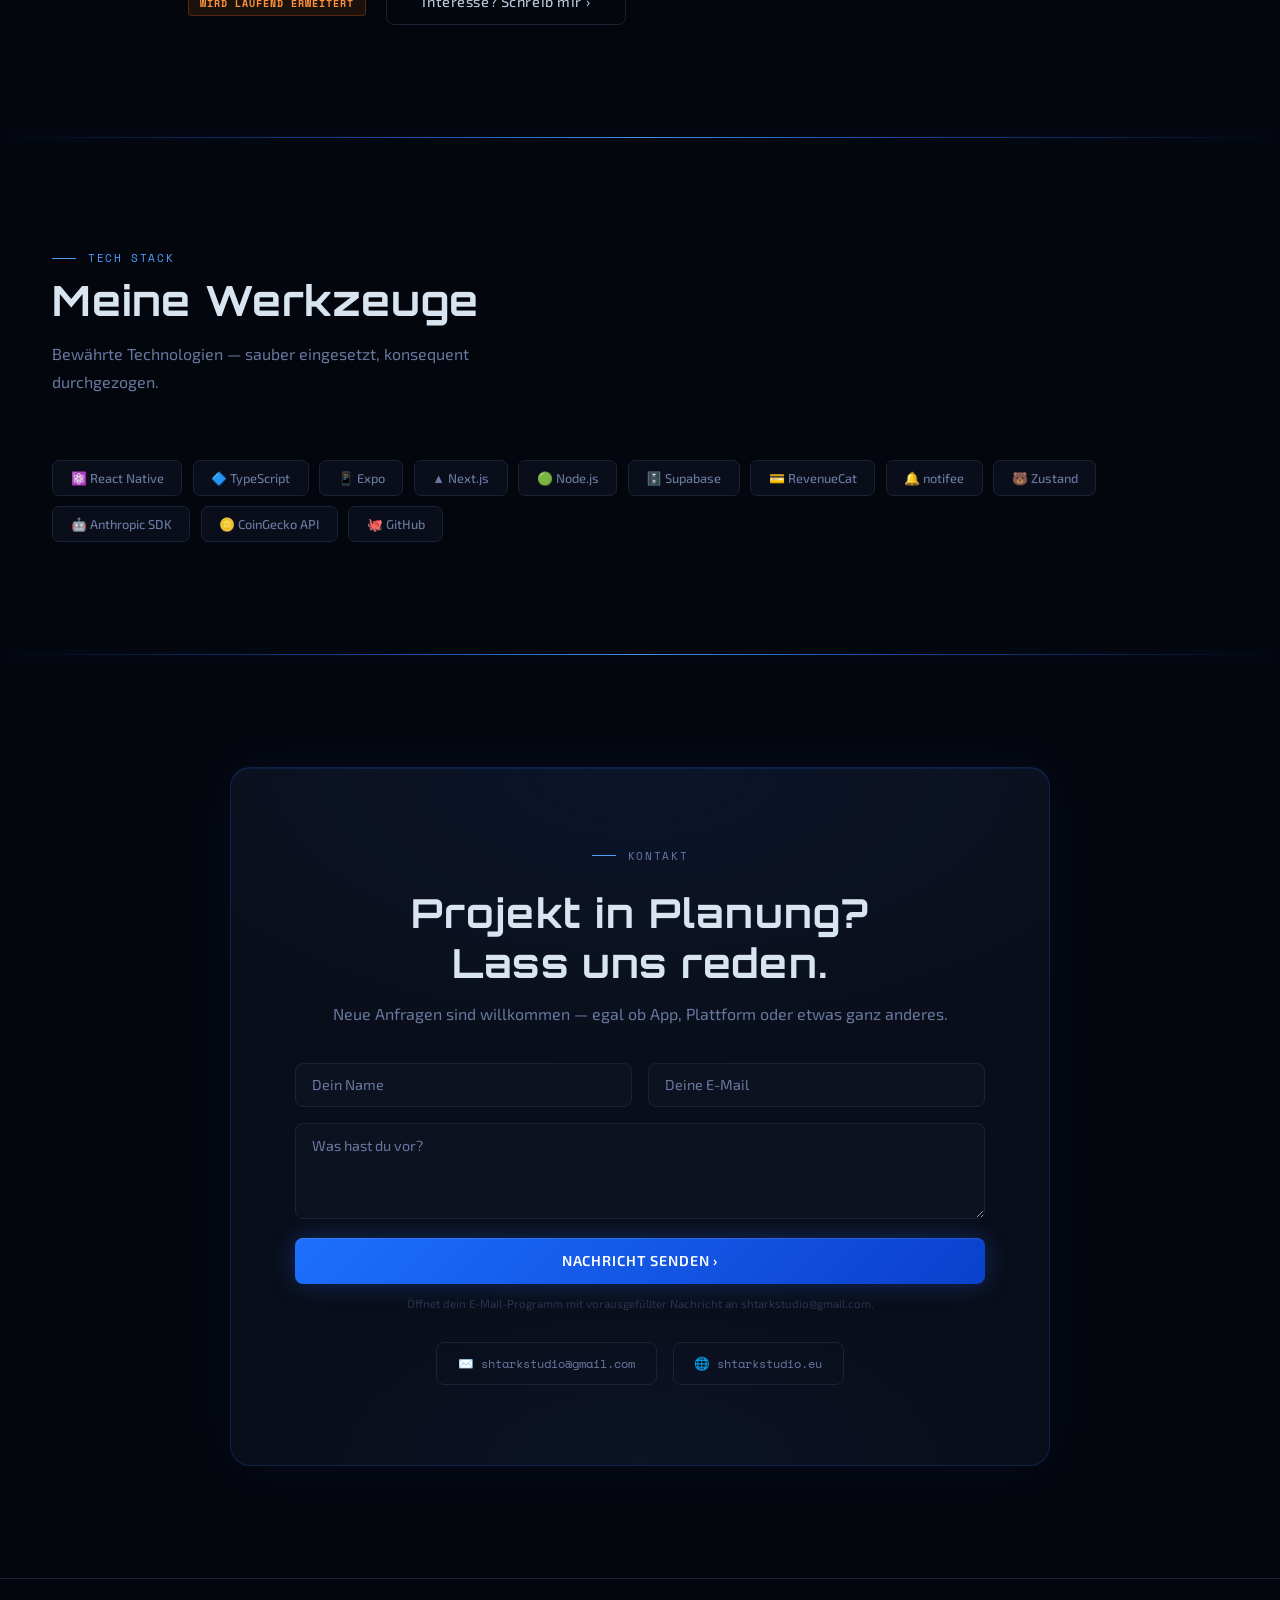
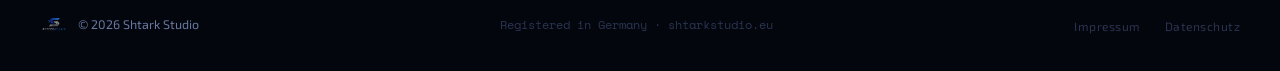
==== commit b0b65d04: "Add Suppmarket project card to homepage - New featured card for suppmarket.de between TokenFinder an" ====
--- a/index.html
+++ b/index.html
@@ -394,6 +394,25 @@
 }
 .phone-screen{width:100%;height:100%;object-fit:cover;object-position:top;display:block;}
 @keyframes phone-float{0%,100%{transform:translateY(0);}50%{transform:translateY(-14px);}}
+
+/* browser mockup (for web platforms) */
+.browser-mockup{
+  width:100%;
+  animation:phone-float 4.5s ease-in-out infinite;
+  filter:drop-shadow(0 25px 35px rgba(0,0,0,0.5));
+}
+.browser-frame{
+  width:100%;
+  background:var(--card);padding:6px;border-radius:12px;
+  border:2px solid rgba(100,160,255,0.25);
+  box-shadow:0 0 45px rgba(30,111,255,0.25);
+  transition:transform 0.4s ease;
+}
+.feat-visual:hover .browser-frame{transform:scale(1.04);}
+.browser-topbar{display:flex;align-items:center;gap:5px;padding:7px 9px;}
+.browser-dot{width:7px;height:7px;border-radius:50%;background:rgba(255,255,255,0.15);}
+.browser-screen-wrap{position:relative;width:100%;border-radius:0 0 8px 8px;overflow:hidden;background:#000;}
+.browser-screen{width:100%;display:block;object-fit:cover;object-position:top;}
 
 /* ── ABOUT ── */
 .about-wrap{display:flex;gap:2.5rem;align-items:flex-start;flex-wrap:wrap;}
@@ -603,7 +622,7 @@
 
   <div class="hero-badge">
     <span class="badge-dot"></span>
-    5 Apps in Entwicklung · Verfügbar für neue Projekte
+    6 Apps in Entwicklung · Verfügbar für neue Projekte
   </div>
 
   <h1>
@@ -626,7 +645,7 @@
 <!-- ══ STATS ══ -->
 <div class="stats-bar">
   <div class="stat-item">
-    <div class="stat-num">5<span>+</span></div>
+    <div class="stat-num">6<span>+</span></div>
     <div class="stat-label">Entwickelte Apps</div>
   </div>
   <div class="stat-item">
@@ -634,8 +653,8 @@
     <div class="stat-label">Mobile Apps</div>
   </div>
   <div class="stat-item">
-    <div class="stat-num">1</div>
-    <div class="stat-label">Web Plattform</div>
+    <div class="stat-num">2</div>
+    <div class="stat-label">Web Plattformen</div>
   </div>
   <div class="stat-item">
     <div class="stat-num">100<span>%</span></div>
@@ -651,7 +670,7 @@
     <div class="reveal">
       <p class="section-eyebrow">Projekte</p>
       <h2 class="section-title">Was ich gebaut habe</h2>
-      <p class="section-sub">Fünf fertige Produkte — von Immobilien-Analyse bis Arcade-Games. Alle eigenentwickelt, alle live.</p>
+      <p class="section-sub">Sechs fertige Produkte — von Immobilien-Analyse bis Arcade-Games. Alle eigenentwickelt, alle live.</p>
     </div>
 
     <div class="projects-grid">
@@ -728,6 +747,48 @@
         </div>
       </a>
 
+      <!-- Suppmarket FEATURED -->
+      <a href="https://suppmarket.de" target="_blank" rel="noopener" class="pcard pcard-feat reveal" style="cursor:pointer;">
+        <div class="feat-inner">
+          <div style="display:flex;flex-direction:column;gap:1rem;height:100%;">
+            <div class="pcard-head">
+              <div class="pcard-emoji"><img src="logos/suppmarket.png" alt="Suppmarket Logo"></div>
+            </div>
+            <div style="display:flex;gap:0.4rem;flex-wrap:wrap;">
+              <span class="ptag ptag-live">Live</span>
+              <span class="ptag ptag-web">Web · Marketplace</span>
+            </div>
+            <h3>Suppmarket</h3>
+            <p>Tausch- und Verkaufsplattform für Fitness-Supplemente zwischen Privatpersonen — für die halbvolle Dose, die im Schrank keiner mehr braucht.</p>
+            <ul class="feat-list">
+              <li>Angebote inserieren: Tausch oder Verkauf, mit Fotos & Zustand</li>
+              <li>Filter nach Kategorie, Marke, Preis & Umkreis</li>
+              <li>Direktnachrichten zwischen Käufer und Verkäufer</li>
+              <li>Mitgliedschaft & Zahlungen via Stripe</li>
+            </ul>
+            <div class="tech-stack" style="margin-top:auto;">
+              <span class="tech-pill">Next.js</span>
+              <span class="tech-pill">TypeScript</span>
+              <span class="tech-pill">Supabase</span>
+              <span class="tech-pill">Stripe</span>
+            </div>
+          </div>
+          <!-- BROWSER VISUAL -->
+          <div class="feat-visual">
+            <div class="browser-mockup">
+              <div class="browser-frame">
+                <div class="browser-topbar">
+                  <span class="browser-dot"></span><span class="browser-dot"></span><span class="browser-dot"></span>
+                </div>
+                <div class="browser-screen-wrap">
+                  <img src="screenshots/suppmarket.jpg" alt="Suppmarket Screenshot" class="browser-screen">
+                </div>
+              </div>
+            </div>
+          </div>
+        </div>
+      </a>
+
       <!-- ImmoPilot -->
       <div class="pcard pcard-feat reveal">
         <div class="feat-inner">
@@ -884,7 +945,7 @@
       <div class="about-avatar"><img src="images/raphael.png" alt="Raphael Binder" loading="lazy"></div>
       <div class="about-body">
         <p class="section-eyebrow">Über mich</p>
-        <h2 class="section-title">Ein Entwickler, fünf Produkte</h2>
+        <h2 class="section-title">Ein Entwickler, sechs Produkte</h2>
         <p>Shtark Studio ist die Einzelunternehmung von Raphael Binder, gegründet in Kirchberg/Jagst, Deutschland. Kein Team, keine Umwege — von der ersten Idee bis zum fertigen Produkt entsteht hier alles aus einer Hand: Design, Entwicklung, Backend, Veröffentlichung.</p>
         <p>Der Fokus liegt auf React Native & Expo für Mobile Apps sowie Next.js für Web-Plattformen — ergänzt durch ein zweites Standbein im ASIC-Mining-Bereich, wo Hardware-Performance genauso zählt wie guter Code.</p>
         <p>Pragmatisch, direkt und ohne Agentur-Overhead: Anfragen werden persönlich beantwortet, Projekte persönlich umgesetzt.</p>
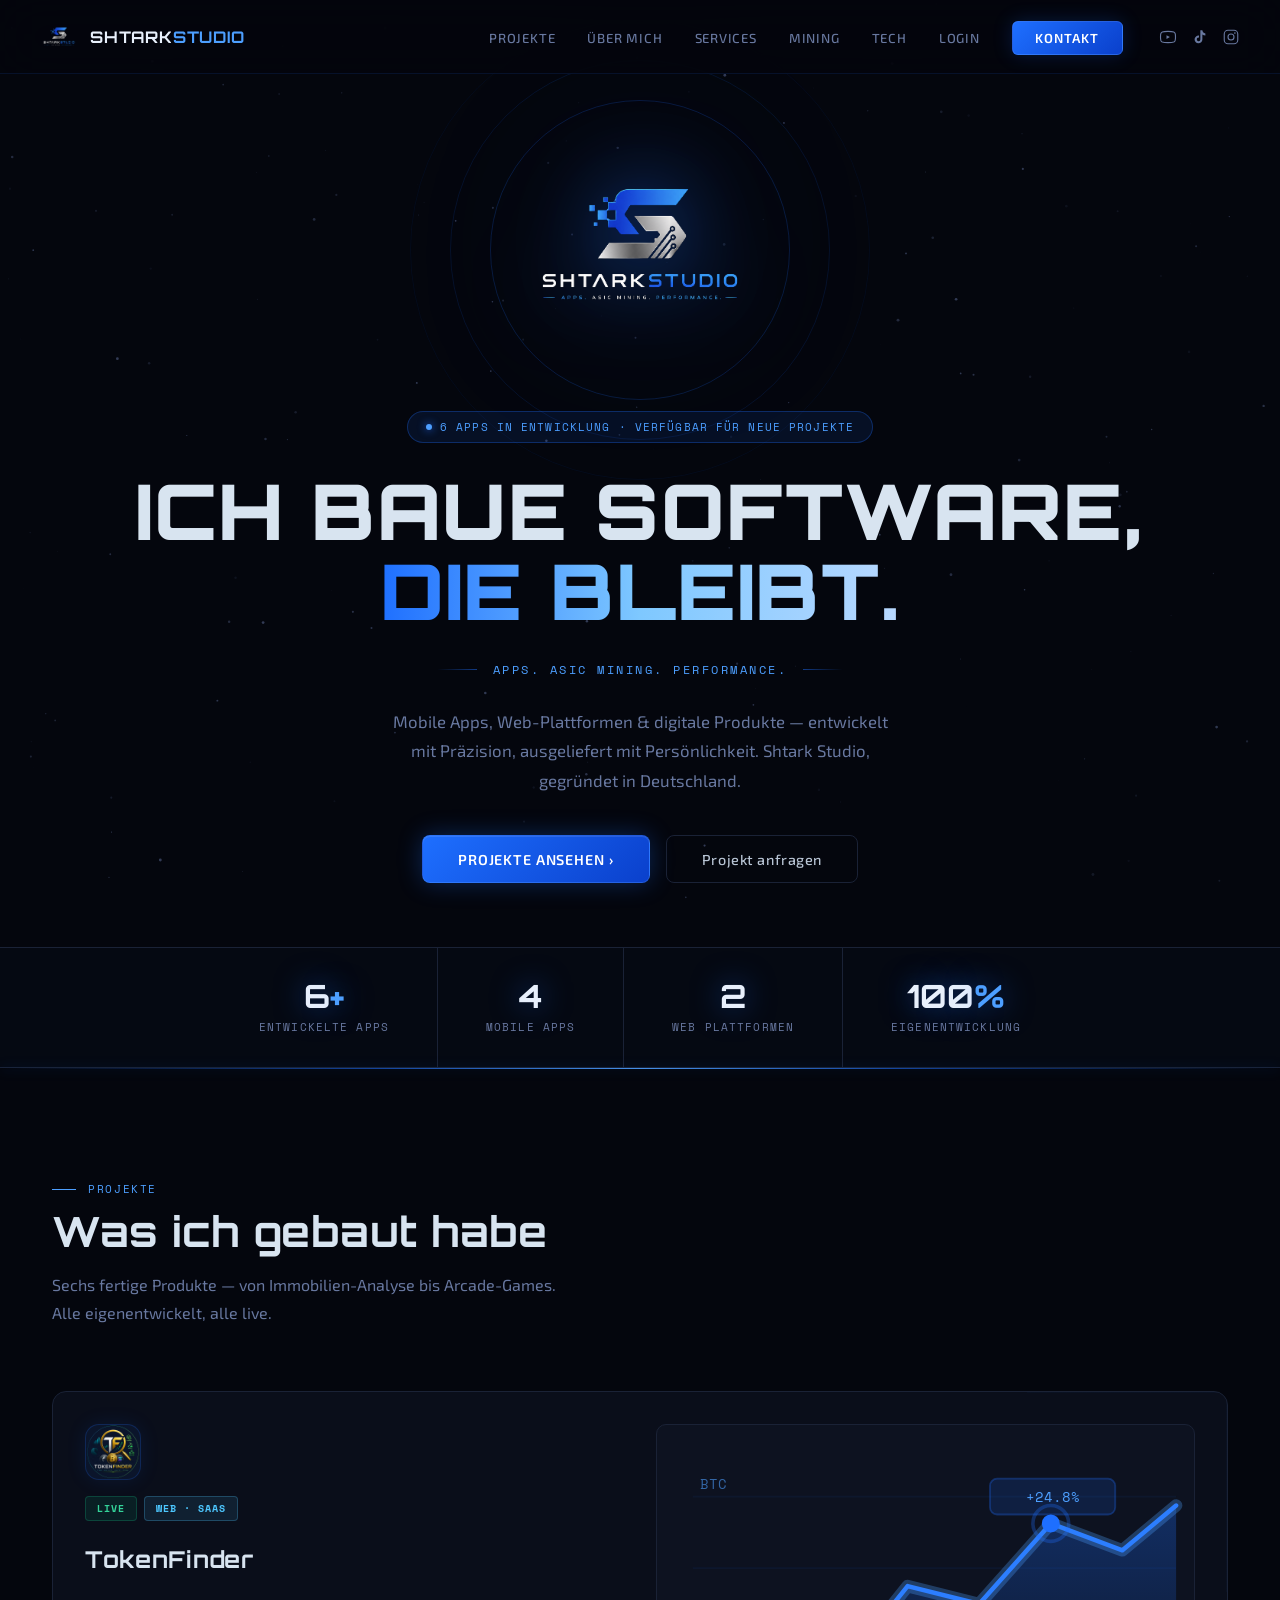
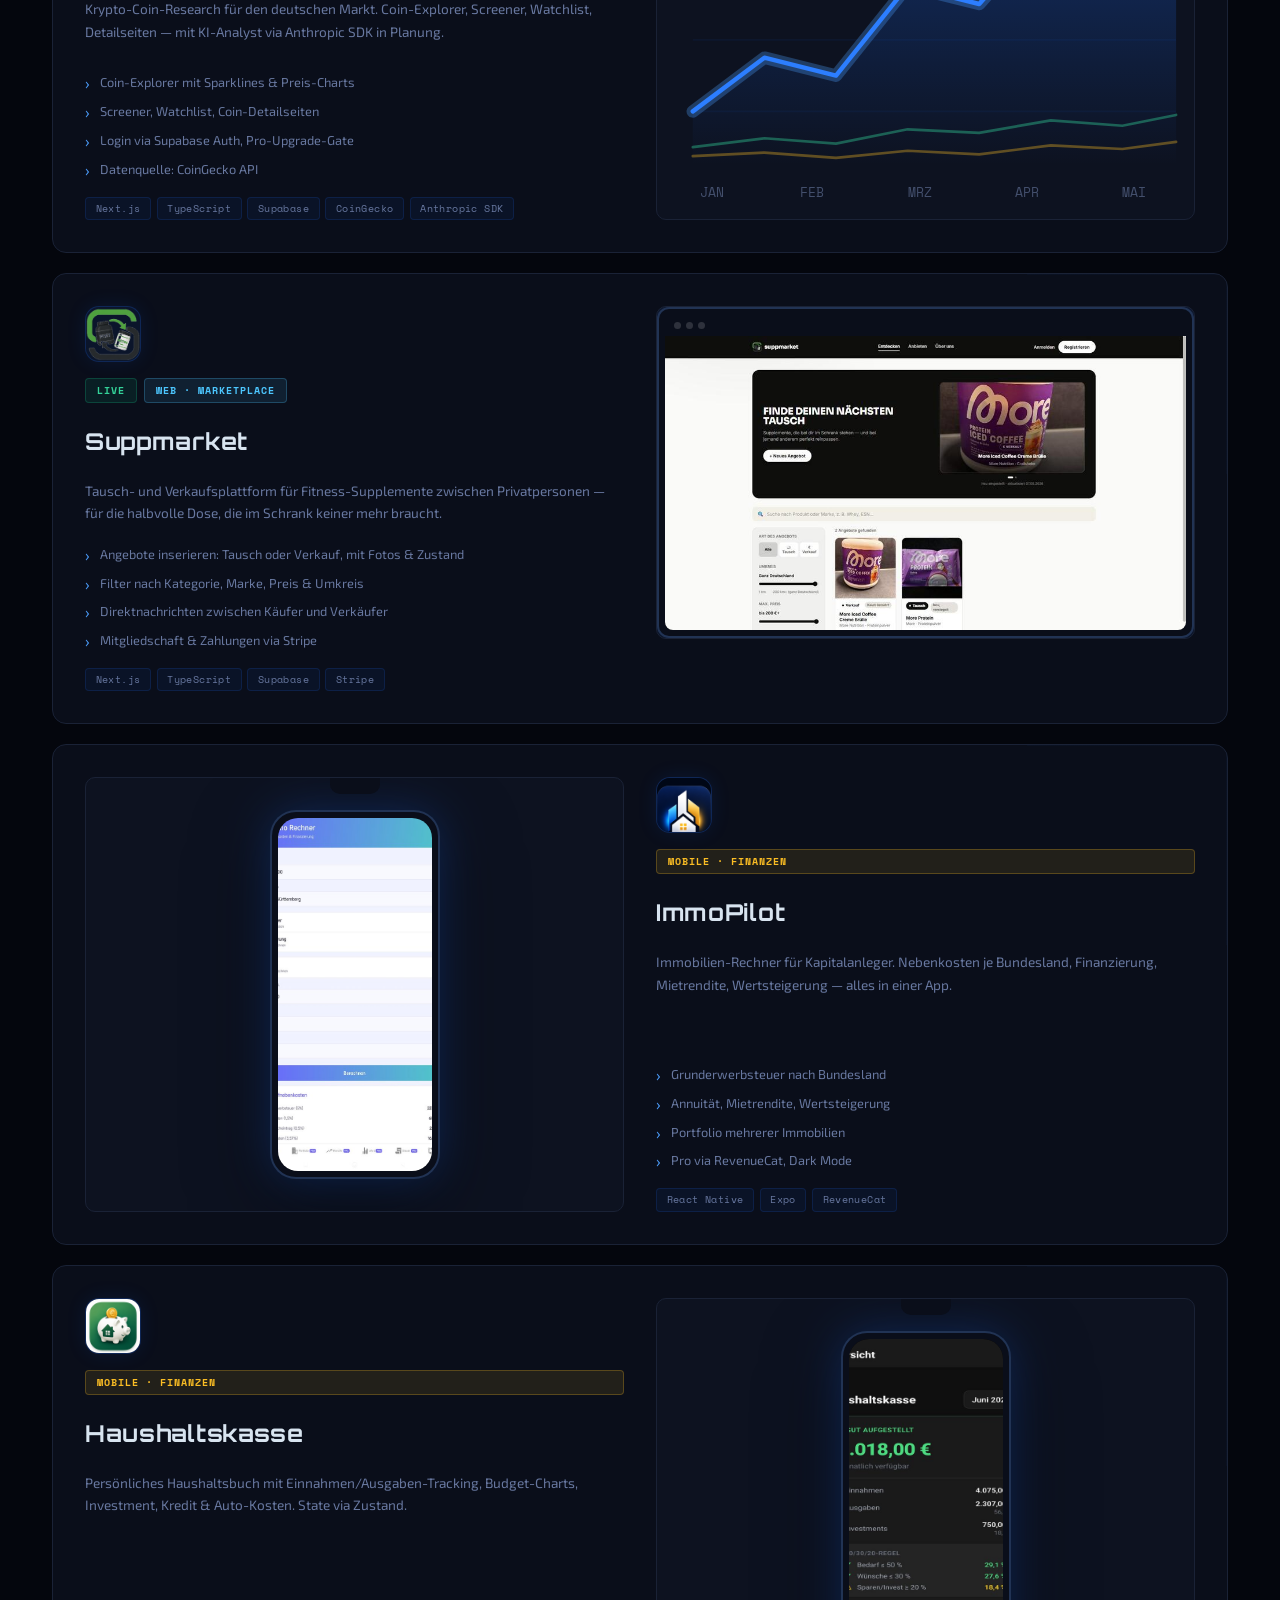
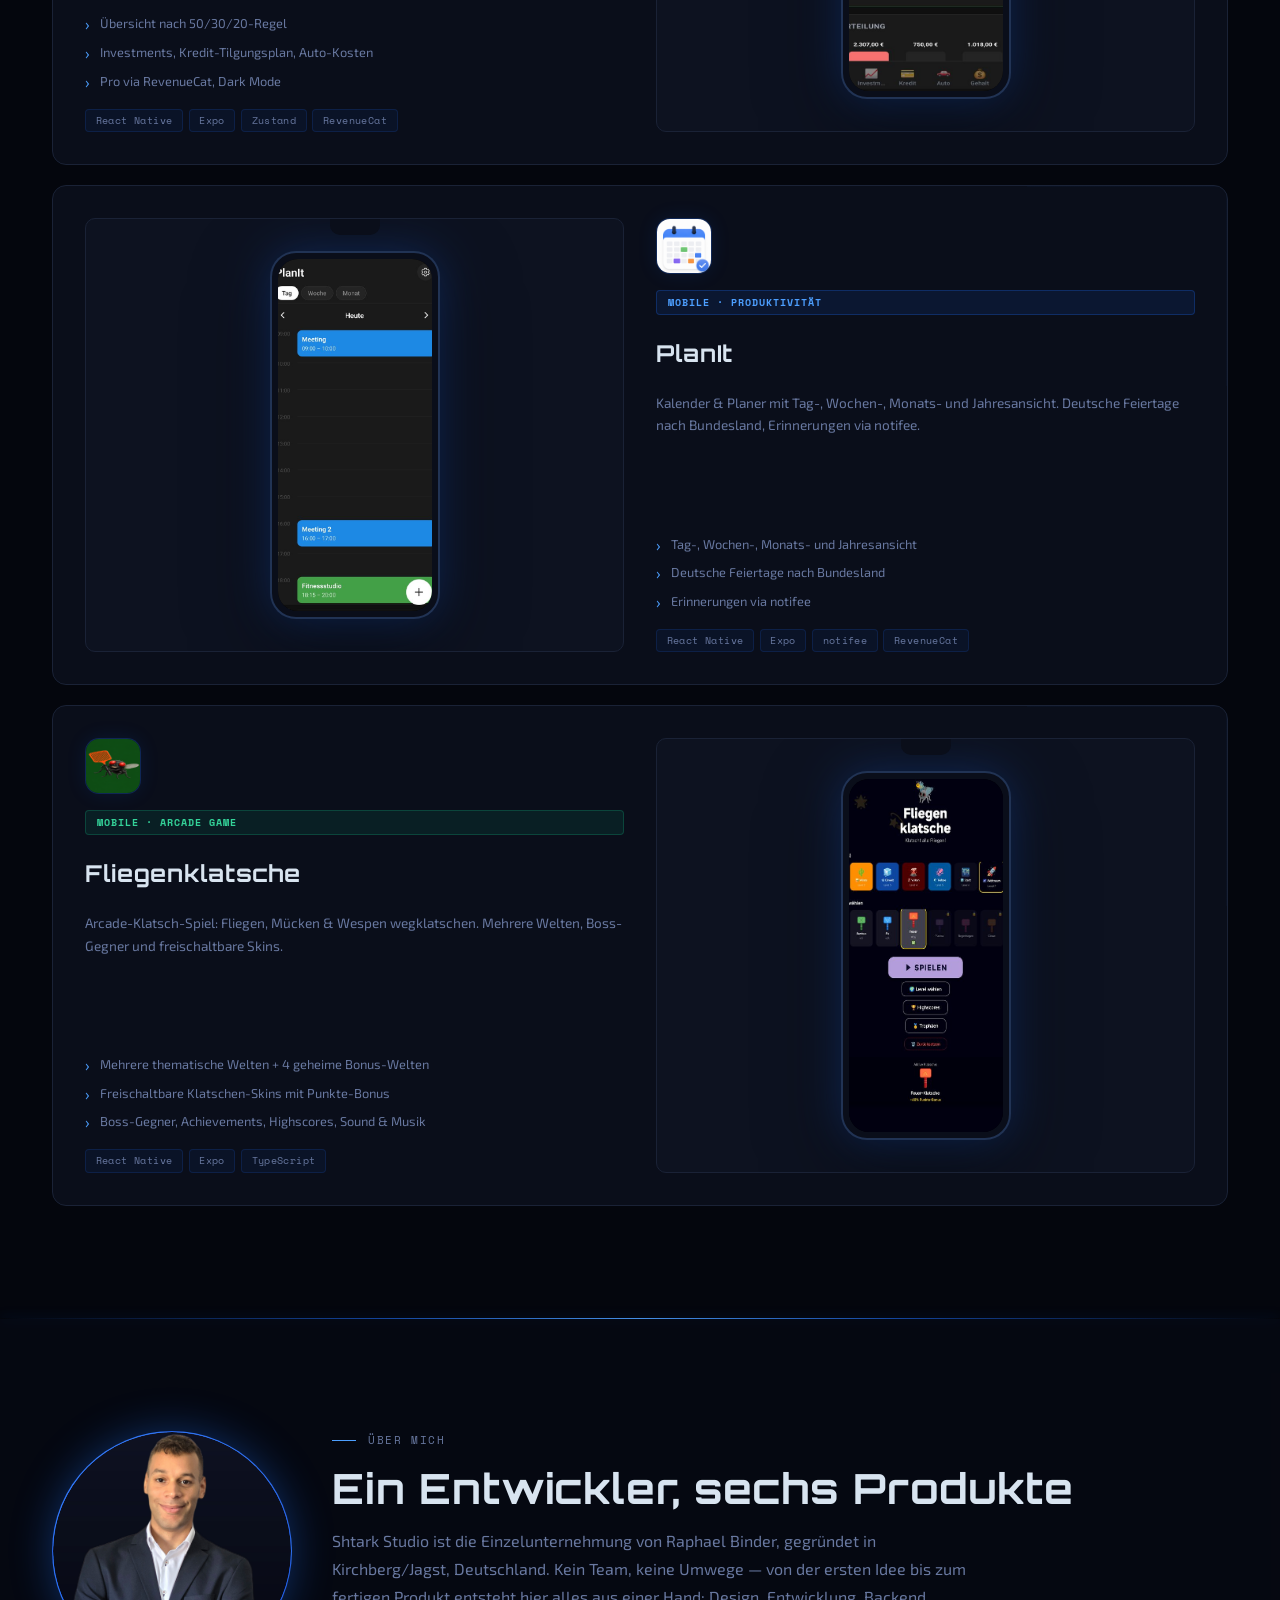
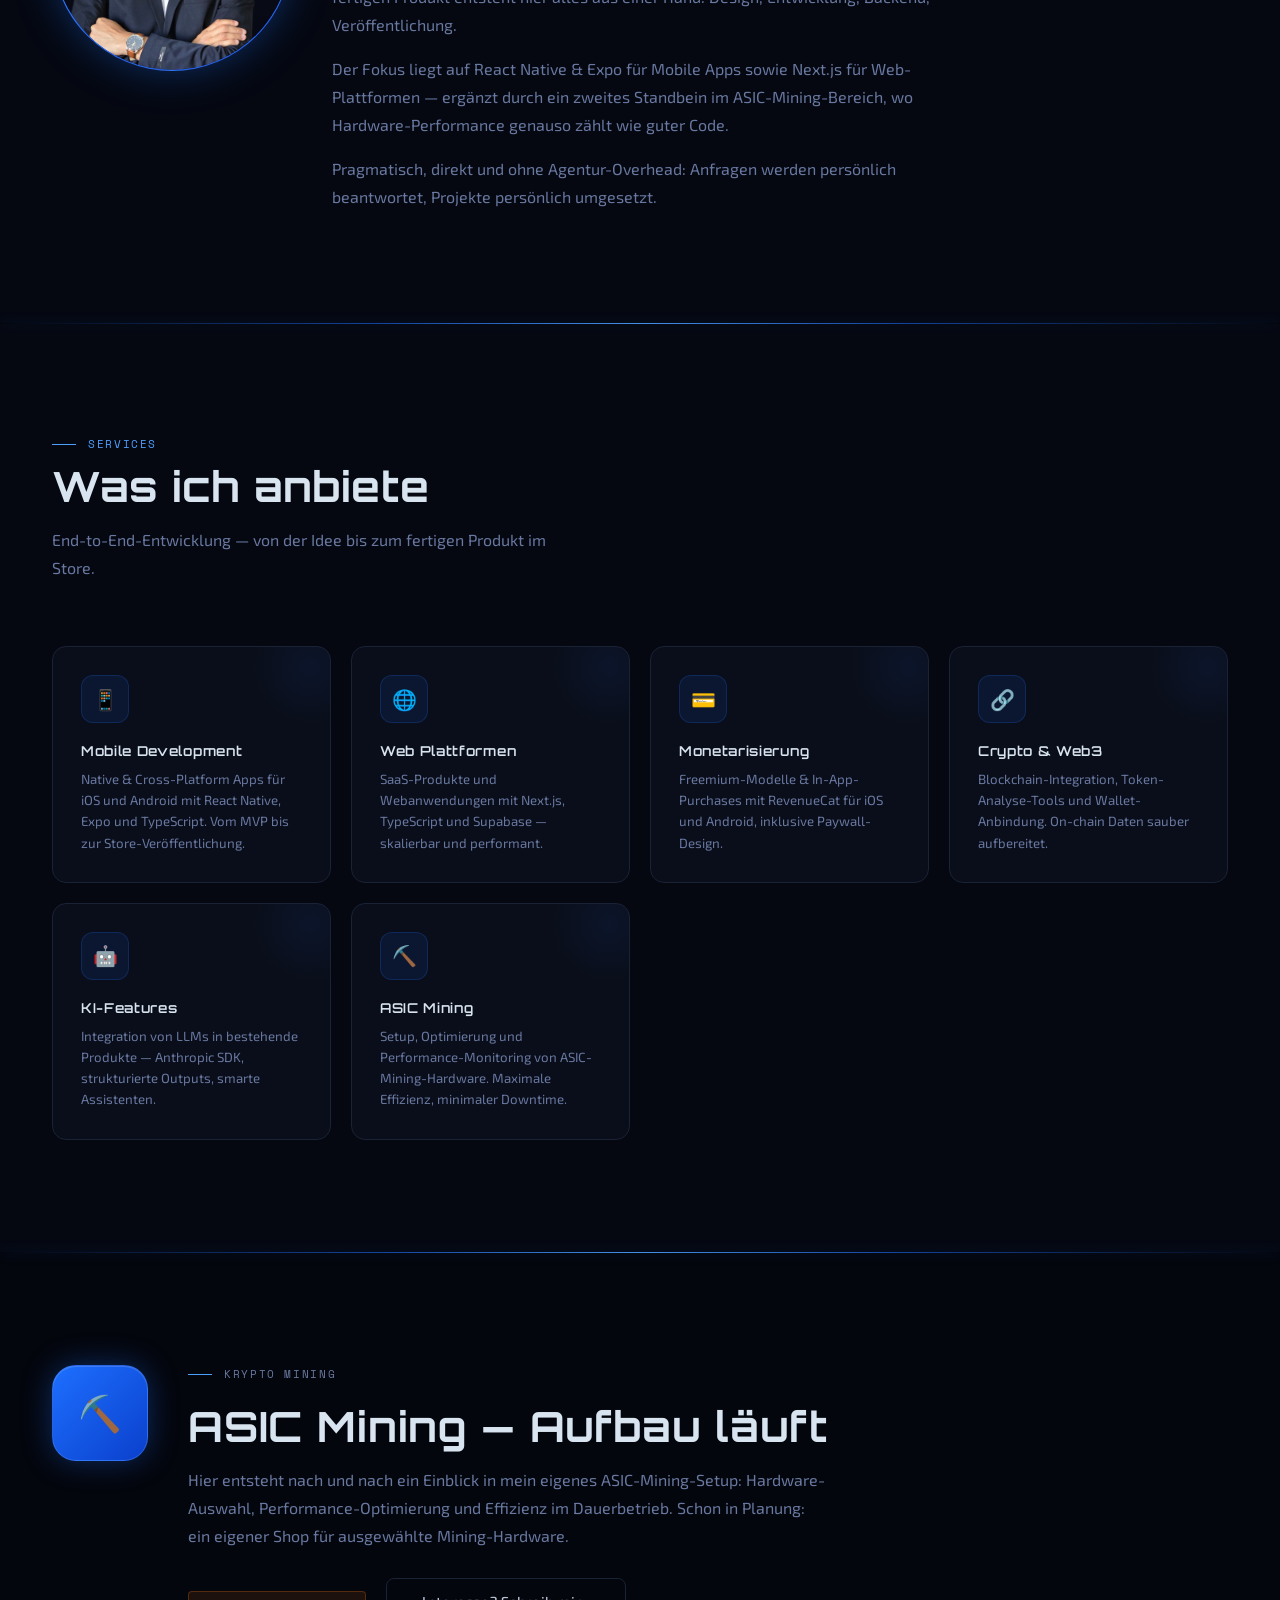
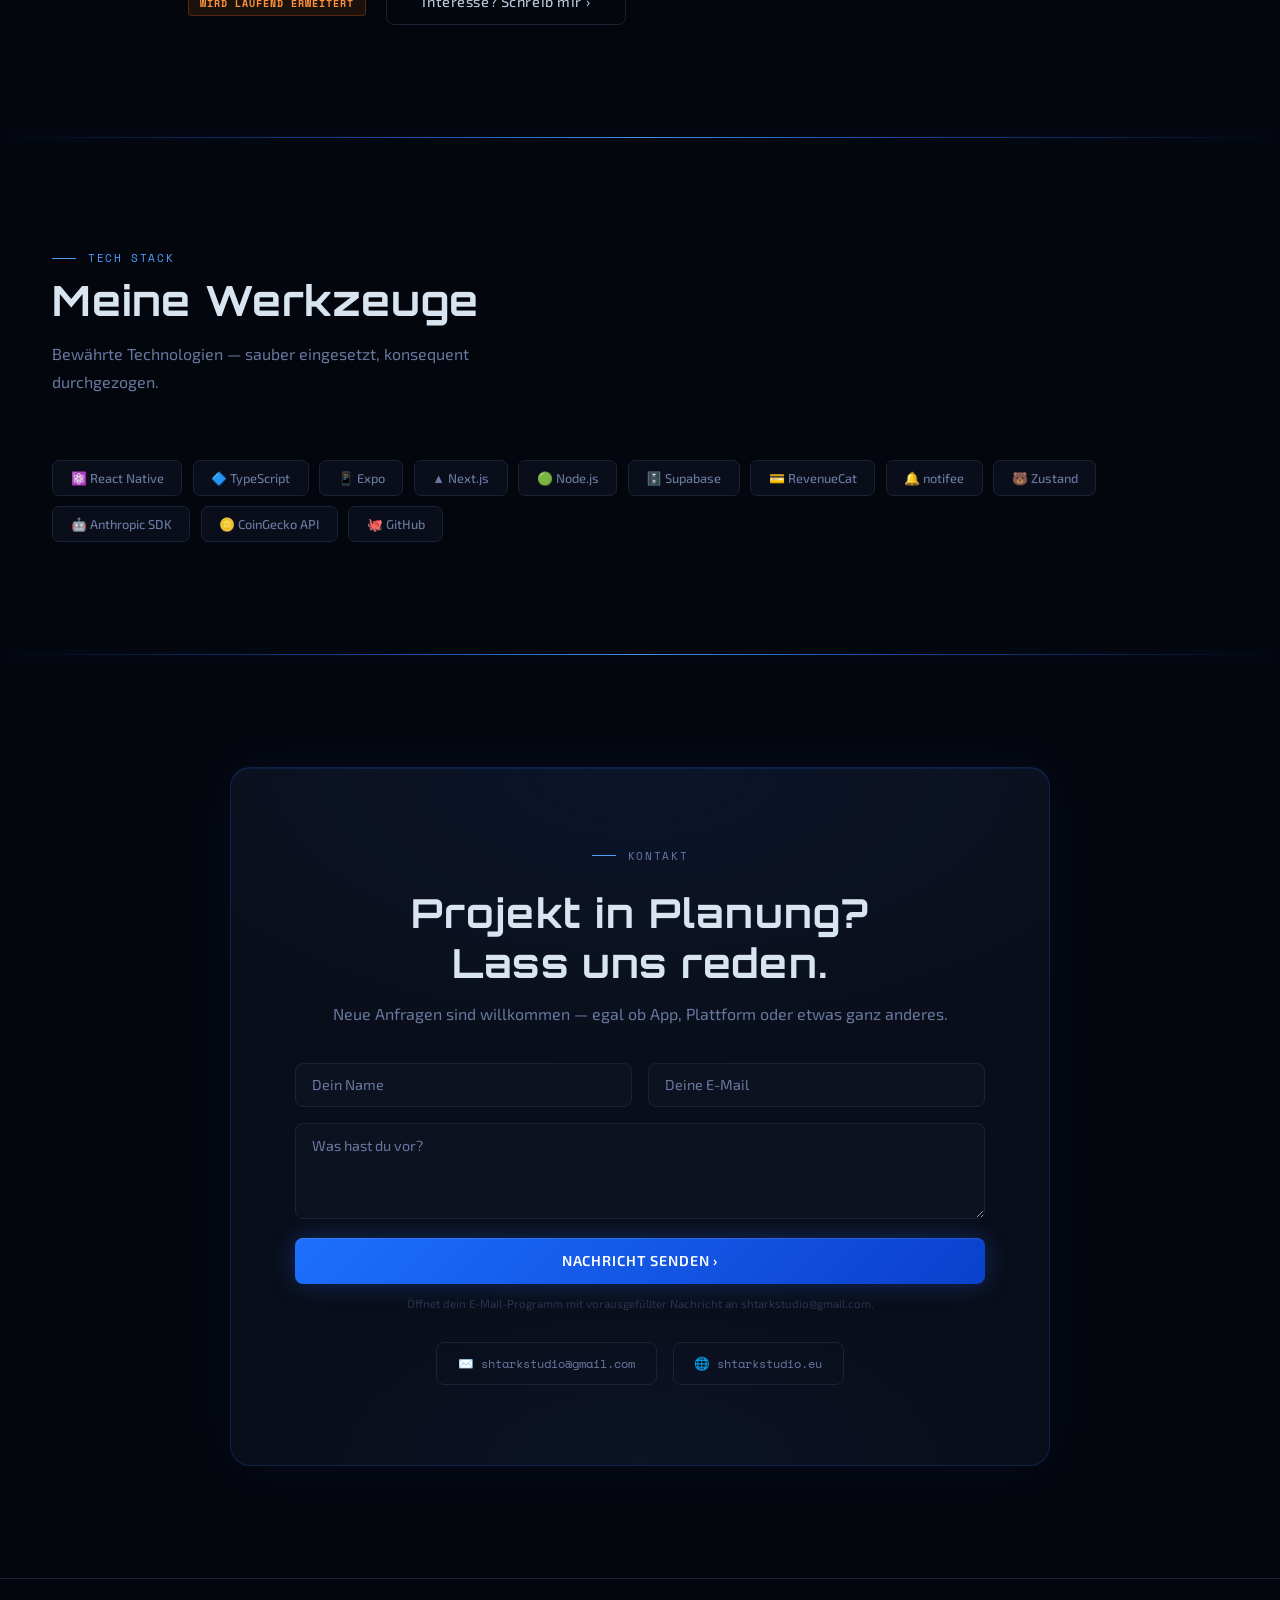
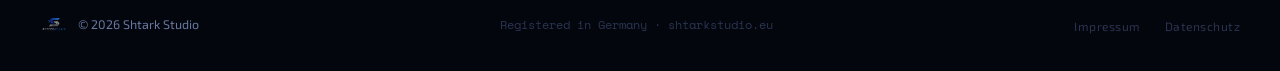
==== commit 49d9b53a: "Store-Links fuer ImmoPilot, Haushaltskasse und PlanIt ergaenzen" ====
--- a/index.html
+++ b/index.html
@@ -790,7 +790,7 @@
       </a>
 
       <!-- ImmoPilot -->
-      <div class="pcard pcard-feat reveal">
+      <a href="https://play.google.com/store/apps/details?id=com.immopilot.app" target="_blank" rel="noopener" class="pcard pcard-feat reveal" style="cursor:pointer;">
         <div class="feat-inner">
           <!-- PHONE VISUAL -->
           <div class="feat-visual">
@@ -823,10 +823,10 @@
             </div>
           </div>
         </div>
-      </div>
+      </a>
 
       <!-- Haushaltskasse -->
-      <div class="pcard pcard-feat reveal">
+      <a href="https://play.google.com/store/apps/details?id=de.haushaltskasse.app" target="_blank" rel="noopener" class="pcard pcard-feat reveal" style="cursor:pointer;">
         <div class="feat-inner">
           <div style="display:flex;flex-direction:column;gap:1rem;height:100%;">
             <div class="pcard-head">
@@ -859,10 +859,10 @@
             </div>
           </div>
         </div>
-      </div>
+      </a>
 
       <!-- PlanIt -->
-      <div class="pcard pcard-feat reveal">
+      <a href="https://play.google.com/store/apps/details?id=com.shtarkstudio.planit" target="_blank" rel="noopener" class="pcard pcard-feat reveal" style="cursor:pointer;">
         <div class="feat-inner">
           <!-- PHONE VISUAL -->
           <div class="feat-visual">
@@ -895,7 +895,7 @@
             </div>
           </div>
         </div>
-      </div>
+      </a>
 
       <!-- Fliegenklatsche FEATURED -->
       <a href="https://play.google.com/store/apps/details?id=com.shtarkstudio.fliegenklatsche" target="_blank" rel="noopener" class="pcard pcard-feat reveal" style="cursor:pointer;">
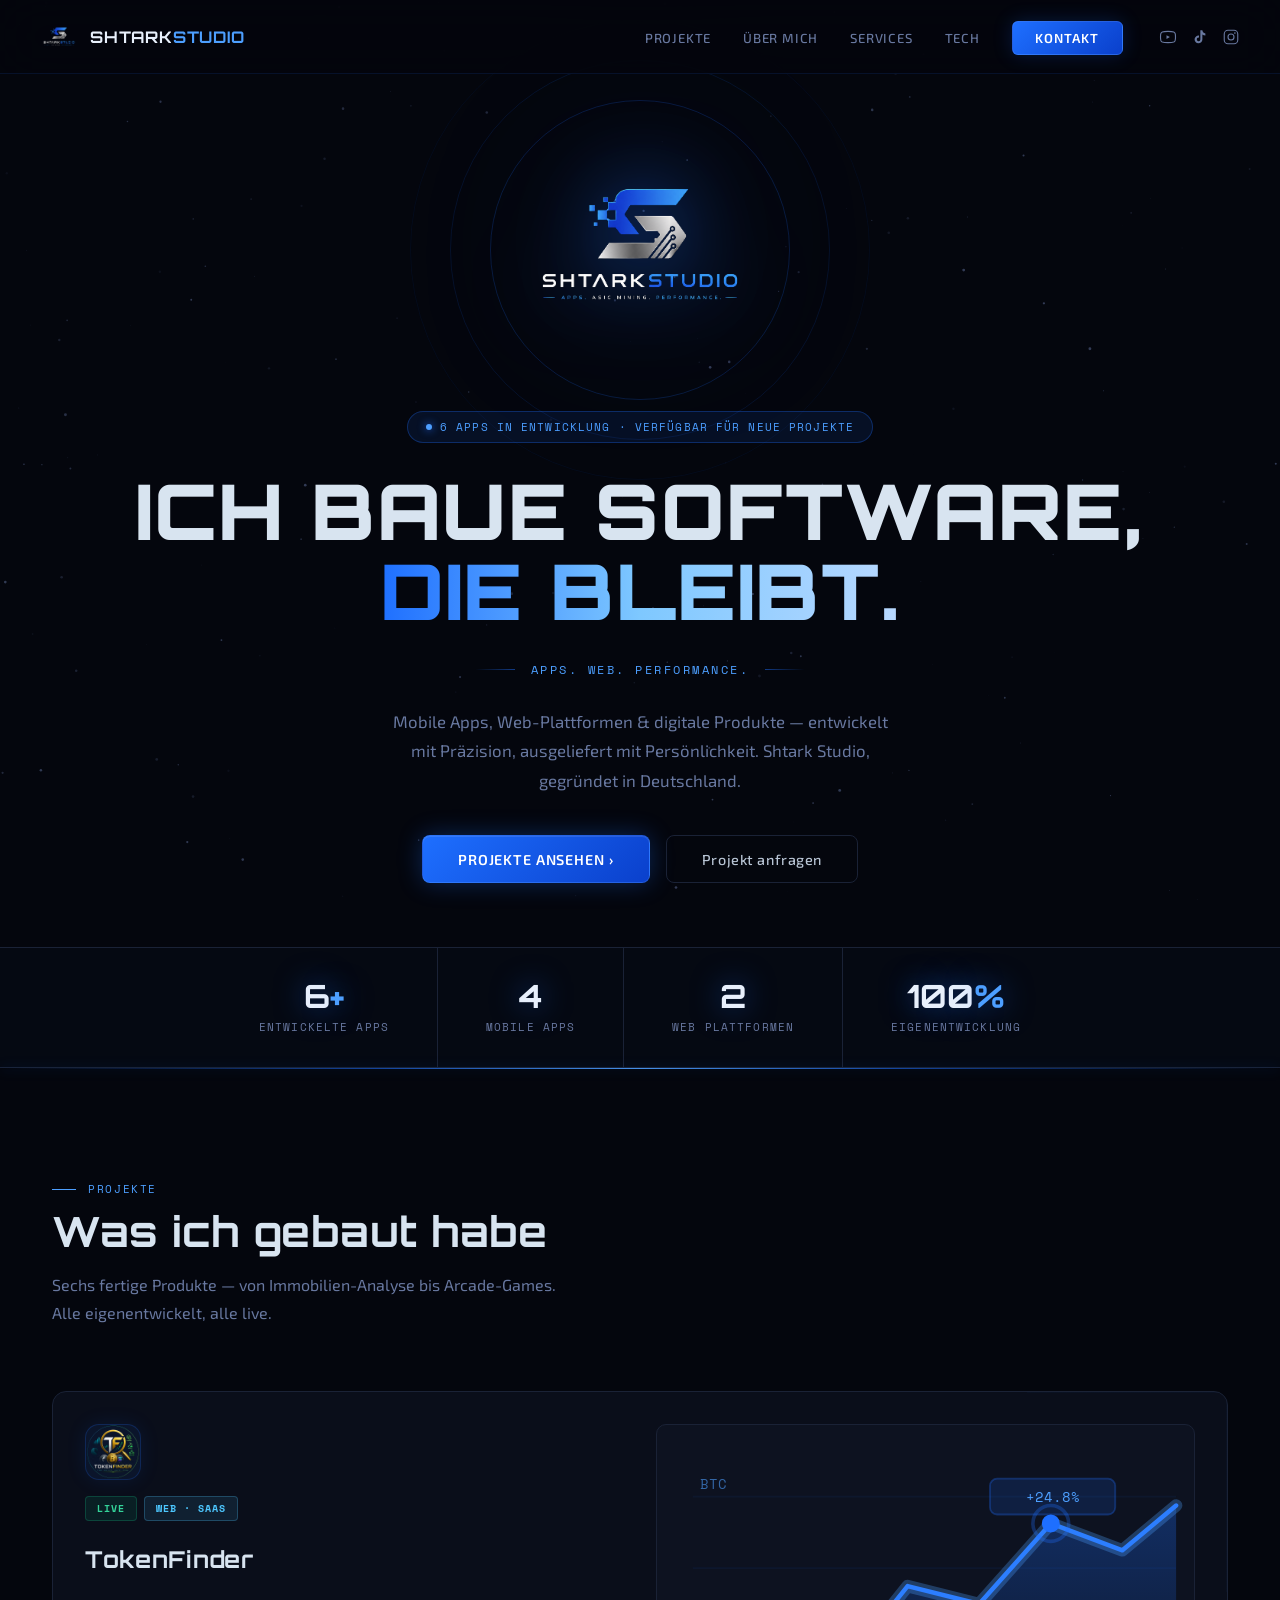
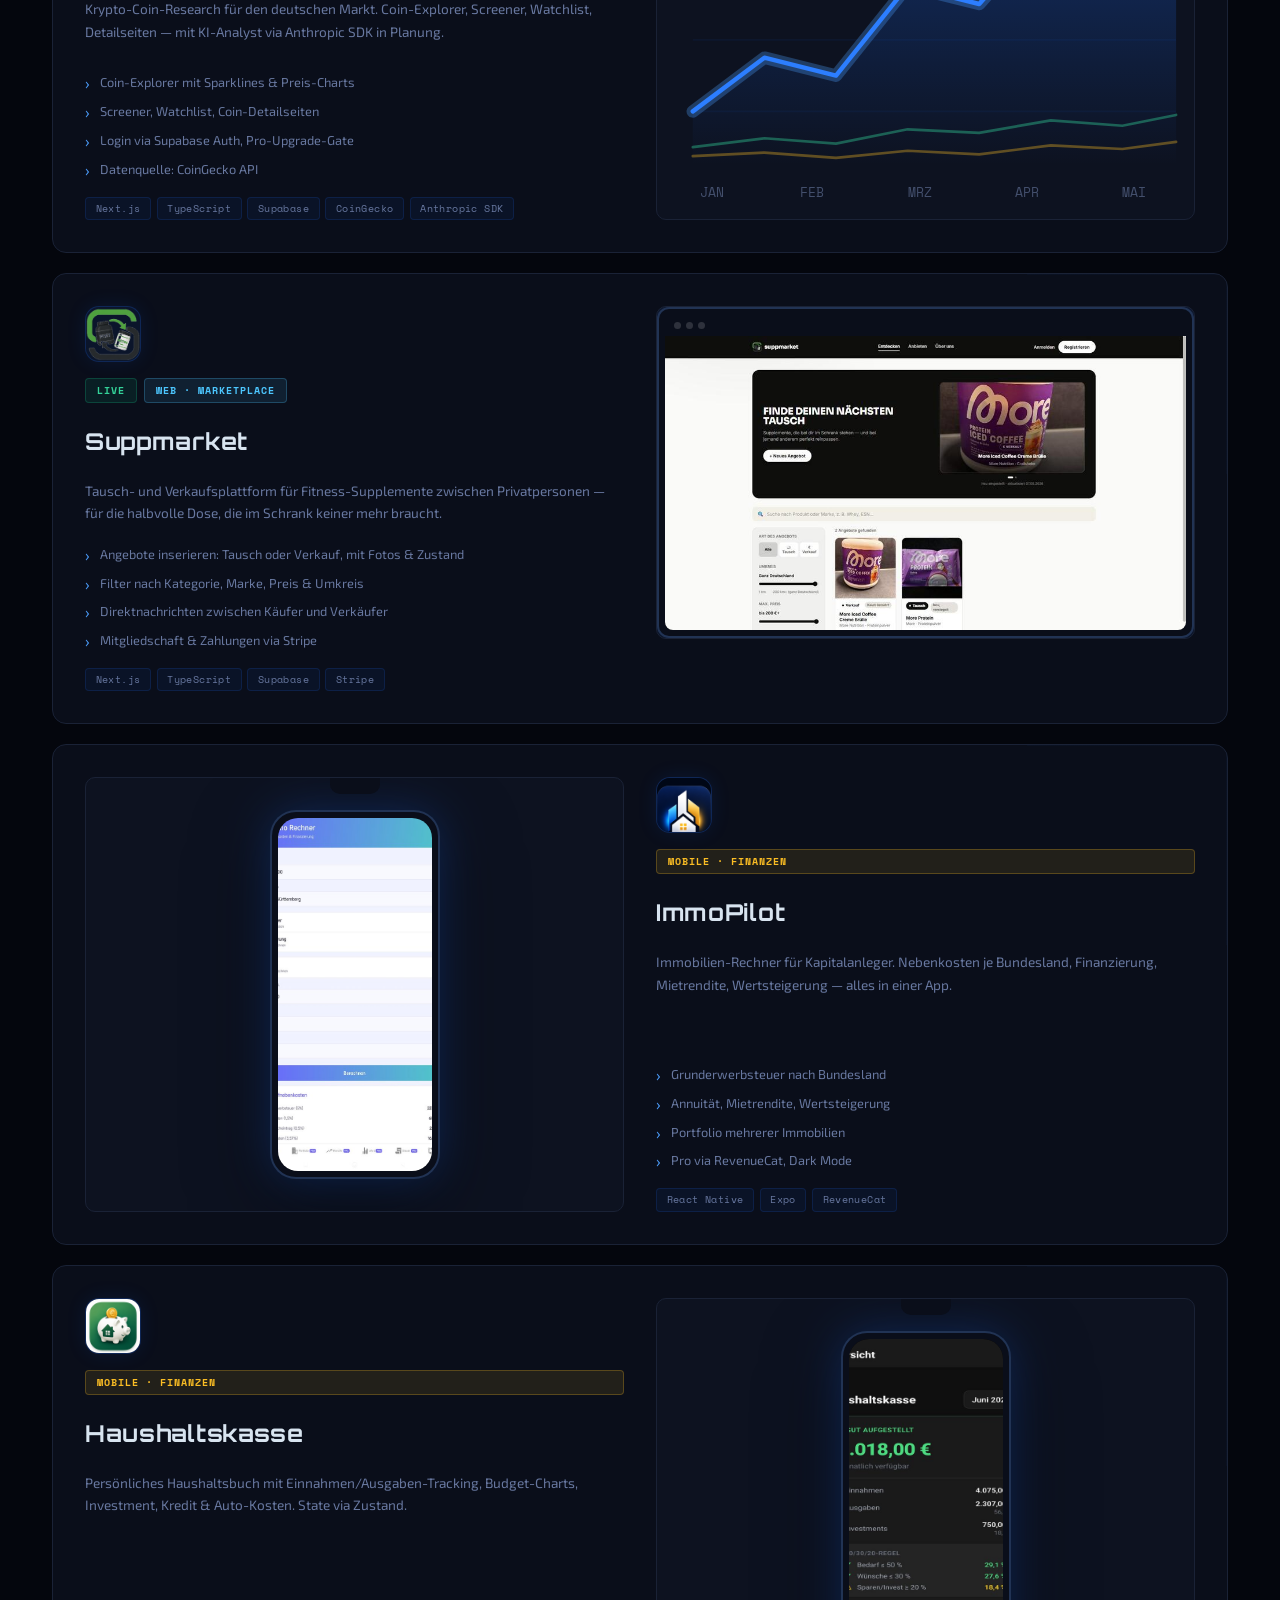
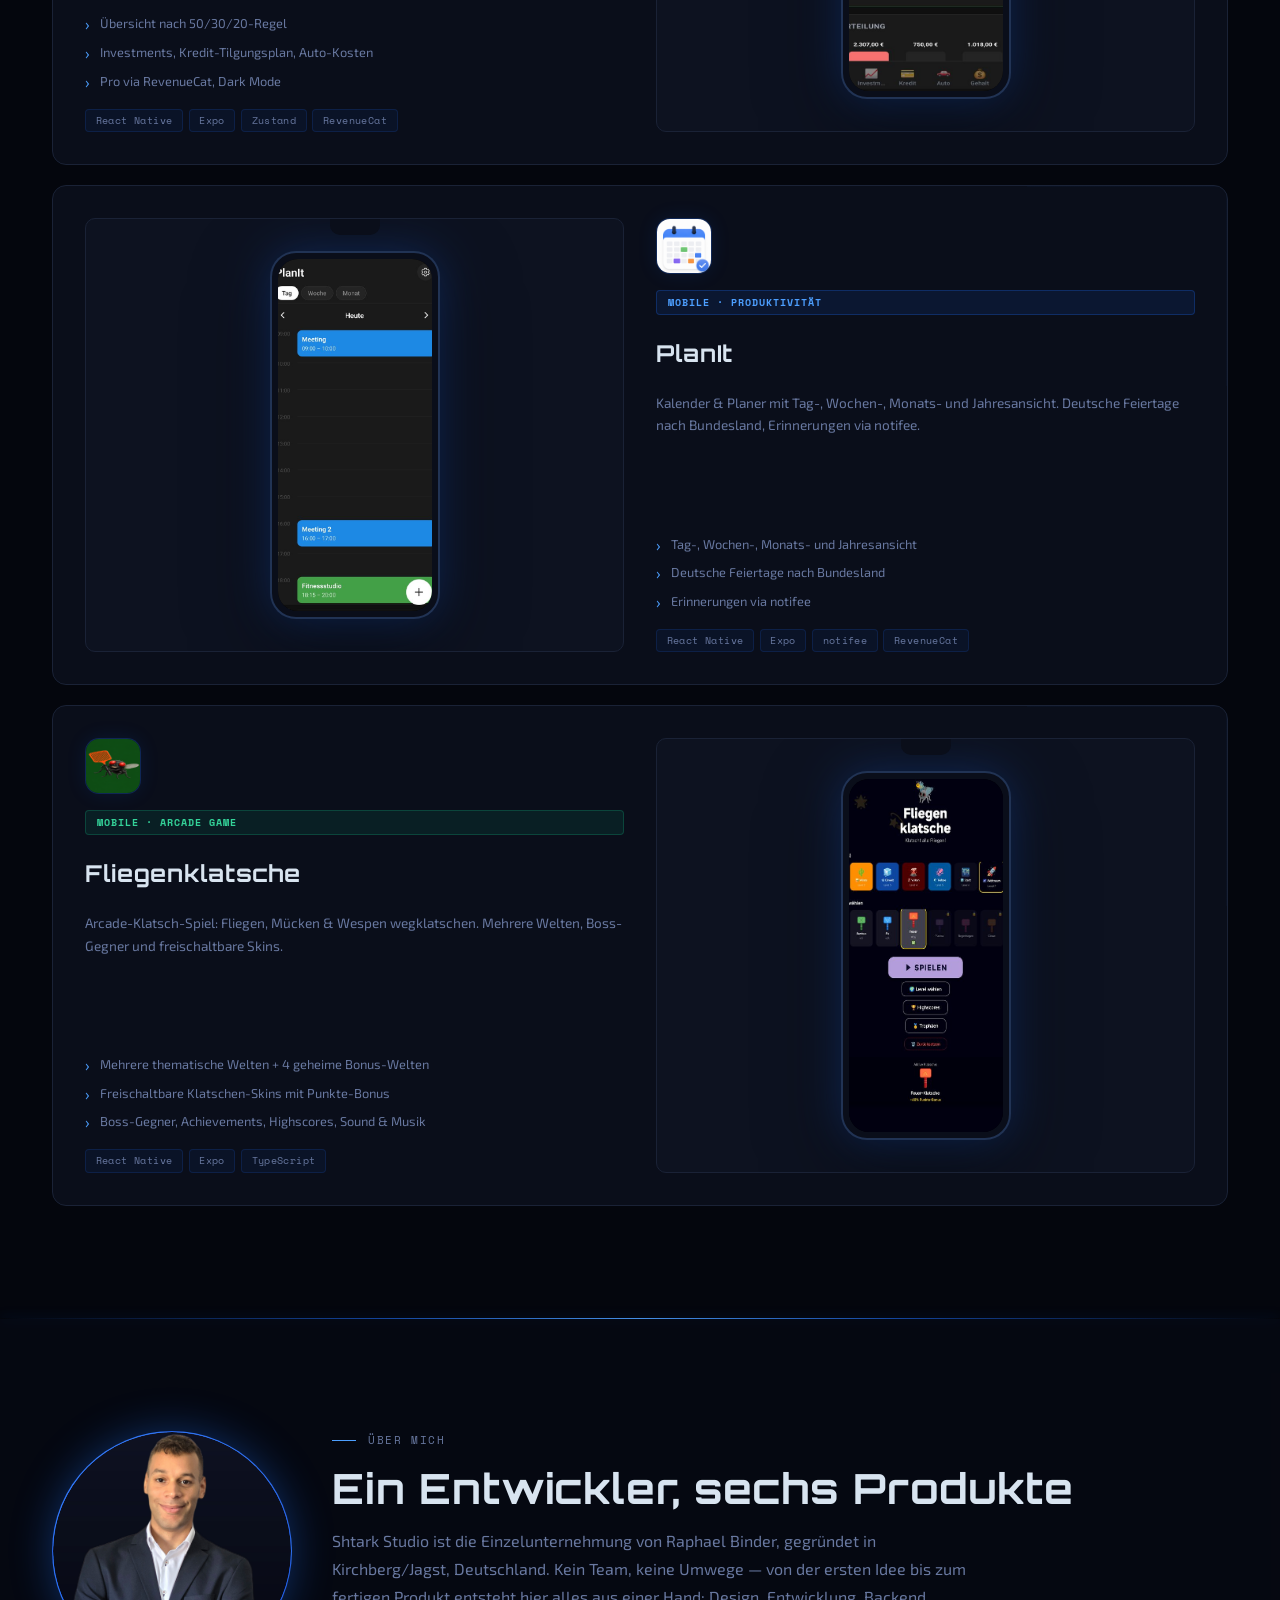
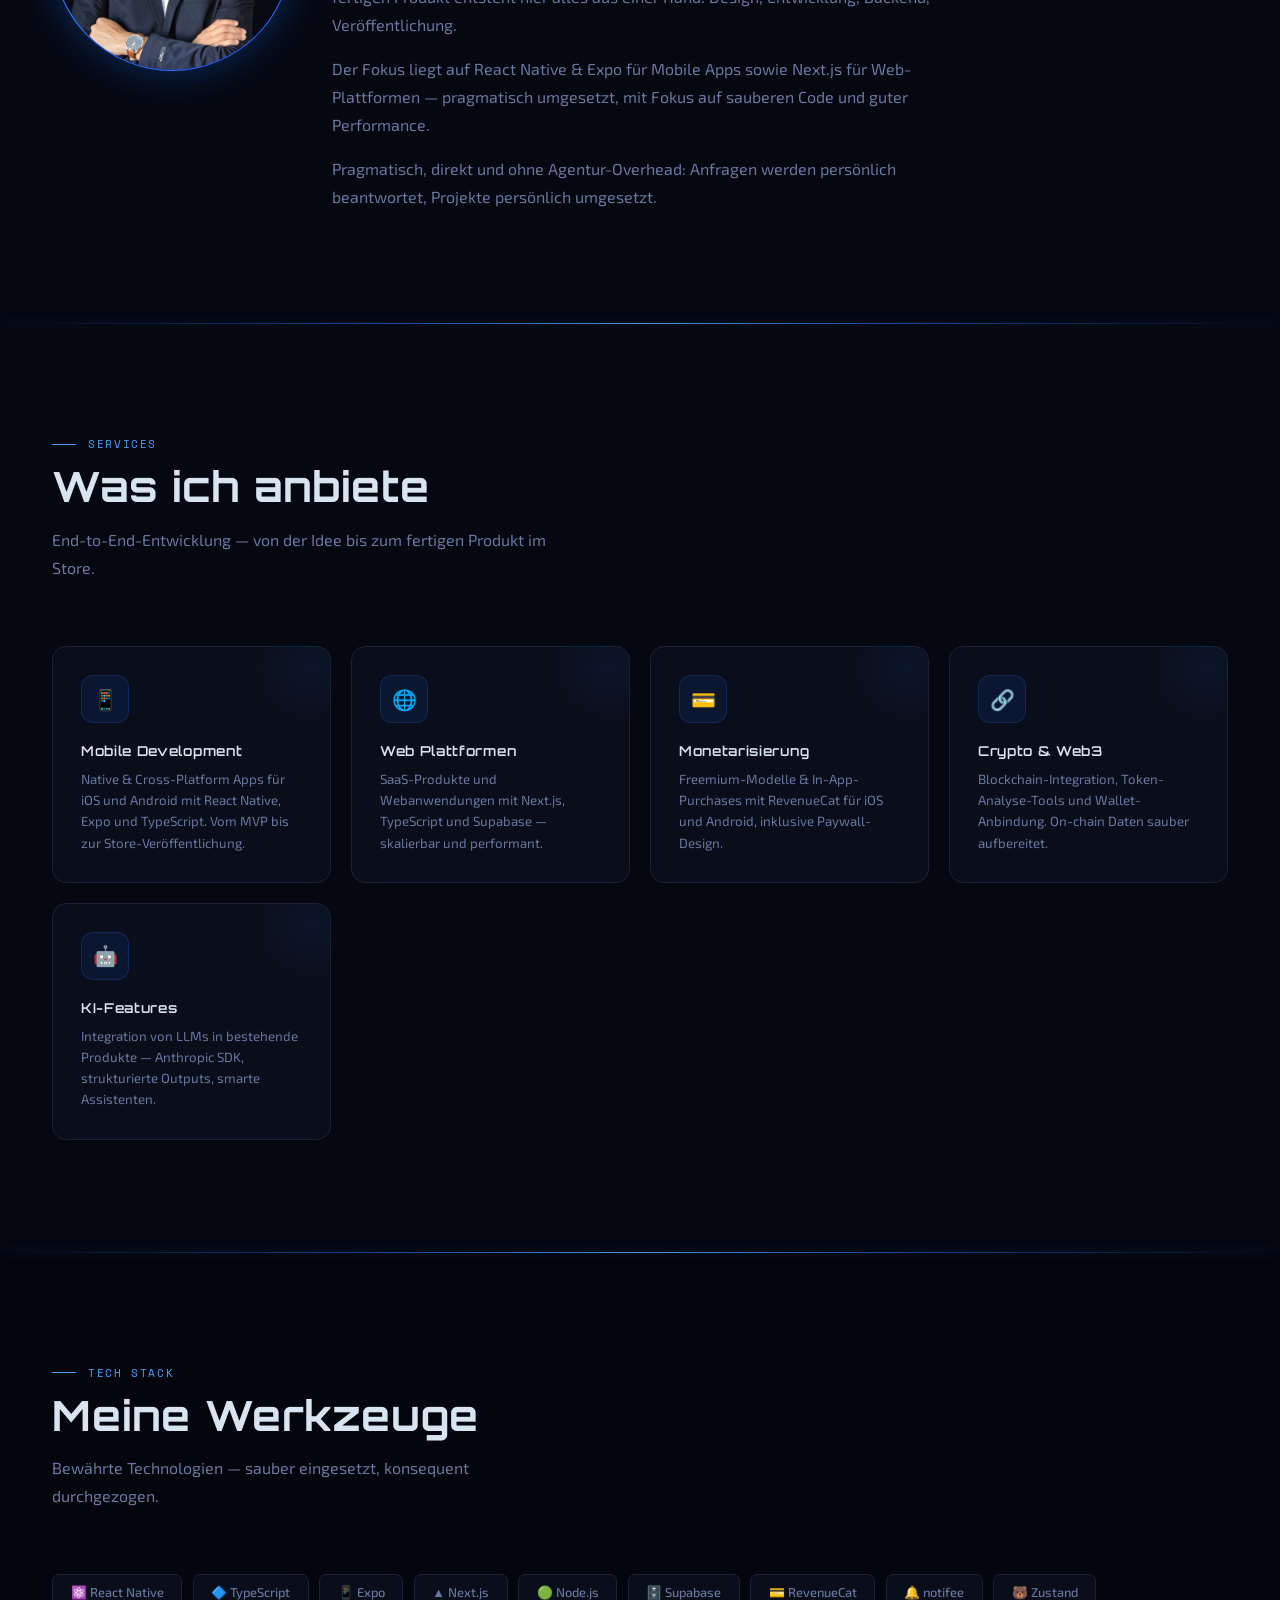
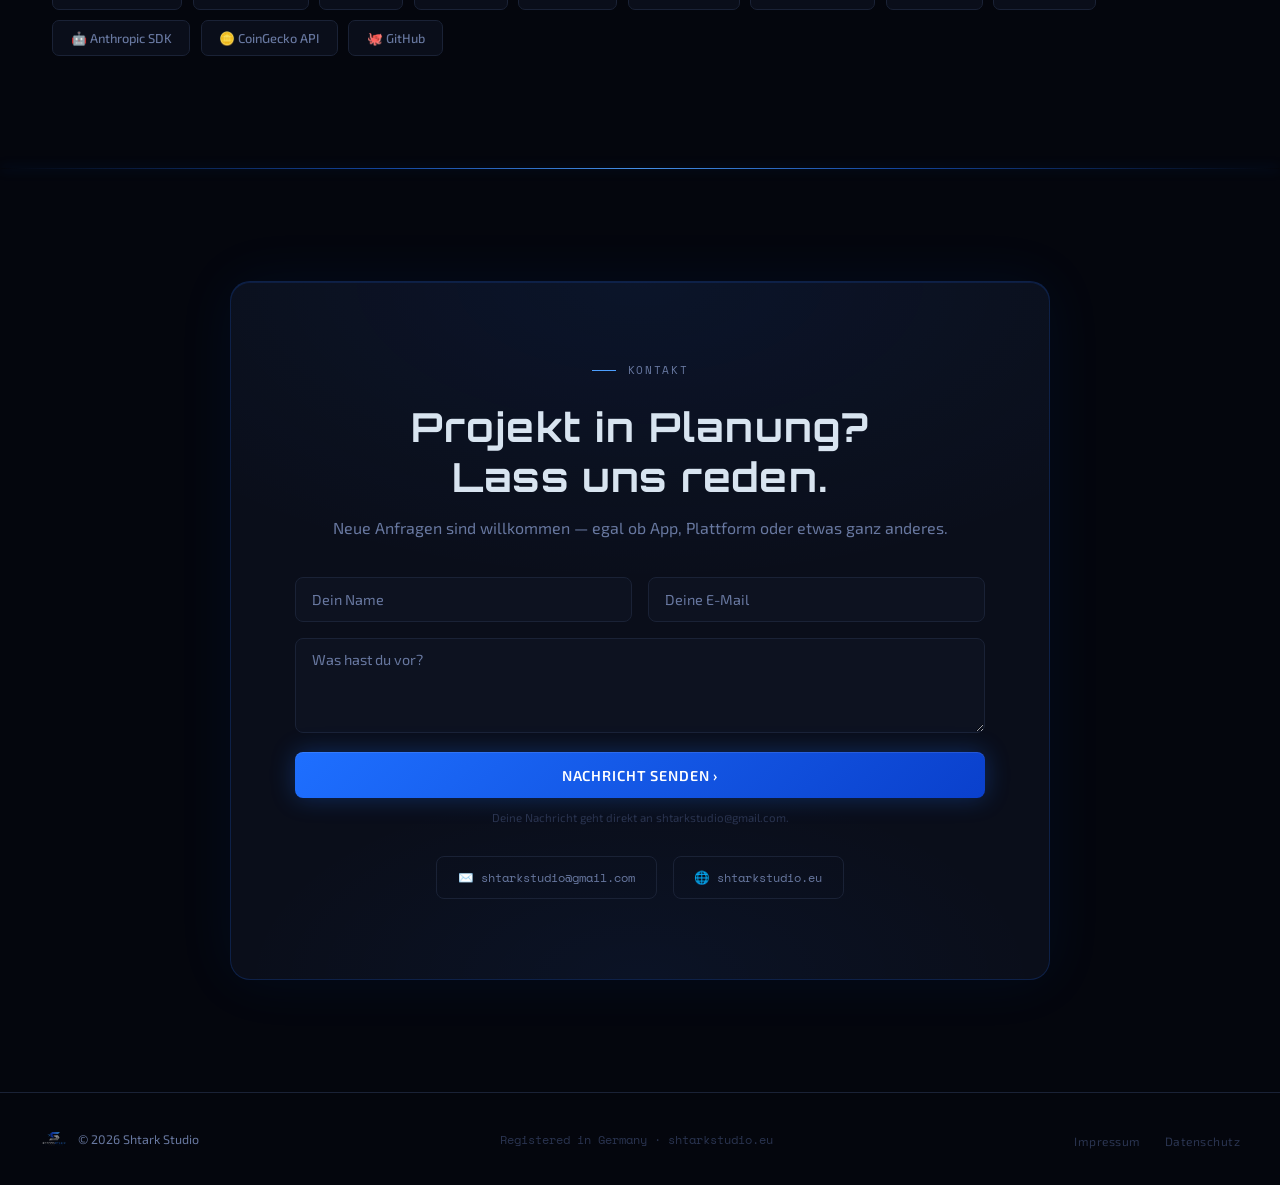
==== commit bab32864: "Mining-Bereich und Login entfernen, Kontaktformular auf direkten Versand umstellen - ASIC-Mining-Erw" ====
--- a/index.html
+++ b/index.html
@@ -3,21 +3,21 @@
 <head>
 <meta charset="UTF-8">
 <meta name="viewport" content="width=device-width, initial-scale=1.0">
-<title>Shtark Studio — Apps. ASIC Mining. Performance.</title>
+<title>Shtark Studio — Apps. Web. Performance.</title>
 <meta name="description" content="Shtark Studio entwickelt Mobile Apps, Web-Plattformen und digitale Produkte – von der Idee bis zur Veröffentlichung. Eigenentwicklung aus Deutschland.">
 <link rel="canonical" href="https://shtarkstudio.eu/">
 <link rel="icon" type="image/png" href="shtarkstudio.png">
 <meta name="theme-color" content="#04060D">
 
 <meta property="og:site_name" content="Shtark Studio">
-<meta property="og:title" content="Shtark Studio — Apps. ASIC Mining. Performance.">
+<meta property="og:title" content="Shtark Studio — Apps. Web. Performance.">
 <meta property="og:description" content="Mobile Apps, Web-Plattformen & digitale Produkte — entwickelt mit Präzision, ausgeliefert mit Persönlichkeit.">
 <meta property="og:type" content="website">
 <meta property="og:url" content="https://shtarkstudio.eu/">
 <meta property="og:image" content="https://shtarkstudio.eu/shtarkstudio_banner.png">
 <meta property="og:locale" content="de_DE">
 <meta name="twitter:card" content="summary_large_image">
-<meta name="twitter:title" content="Shtark Studio — Apps. ASIC Mining. Performance.">
+<meta name="twitter:title" content="Shtark Studio — Apps. Web. Performance.">
 <meta name="twitter:description" content="Mobile Apps, Web-Plattformen & digitale Produkte — entwickelt mit Präzision, ausgeliefert mit Persönlichkeit.">
 <meta name="twitter:image" content="https://shtarkstudio.eu/shtarkstudio_banner.png">
 
@@ -434,20 +434,6 @@
 .about-body p{color:var(--muted);line-height:1.75;margin-bottom:1rem;max-width:640px;}
 .about-body p:last-child{margin-bottom:0;}
 
-/* ── MINING ── */
-.mining-wrap{display:flex;gap:2.5rem;align-items:flex-start;flex-wrap:wrap;}
-.mining-icon{
-  width:96px;height:96px;flex-shrink:0;border-radius:24px;
-  background:linear-gradient(135deg,#1E6FFF,#0A40CC);
-  display:grid;place-items:center;font-size:2.2rem;
-  box-shadow:0 0 30px rgba(30,111,255,0.35),inset 0 1px 0 rgba(255,255,255,0.15);
-  border:1px solid rgba(100,160,255,0.3);
-}
-.mining-body{flex:1;min-width:260px;}
-.mining-body p{color:var(--muted);line-height:1.75;margin-bottom:1.25rem;max-width:640px;}
-.mining-body .ptag{margin-right:1rem;}
-.mining-body .btn-ghost{display:inline-flex;margin-top:0.5rem;}
-
 /* ── SERVICES ── */
 .svc-grid{display:grid;grid-template-columns:repeat(auto-fill,minmax(240px,1fr));gap:1.25rem;}
 .svc-card{
@@ -529,6 +515,7 @@
 .contact-form input::placeholder,.contact-form textarea::placeholder{color:var(--muted);}
 .contact-form button.btn-primary{border:none;cursor:pointer;font-family:inherit;width:100%;justify-content:center;}
 .form-hint{font-size:0.72rem;color:var(--dim);margin-top:0.75rem;margin-bottom:0;text-align:center;}
+.hp-field{position:absolute;left:-9999px;width:1px;height:1px;opacity:0;}
 
 /* ── FOOTER ── */
 footer{
@@ -593,9 +580,7 @@
     <li><a href="#projects">Projekte</a></li>
     <li><a href="#about">Über mich</a></li>
     <li><a href="#services">Services</a></li>
-    <li><a href="#mining">Mining</a></li>
     <li><a href="#tech">Tech</a></li>
-    <li><a href="login.html">Login</a></li>
     <li><a href="#contact" class="nav-cta">Kontakt</a></li>
     <li class="nav-social">
       <a href="https://www.youtube.com/@Shtarkstudio" target="_blank" rel="noopener" aria-label="YouTube">
@@ -630,7 +615,7 @@
     <span class="h1-blue">DIE BLEIBT.</span>
   </h1>
 
-  <div class="hero-tagline">Apps. ASIC Mining. Performance.</div>
+  <div class="hero-tagline">Apps. Web. Performance.</div>
 
   <p class="hero-sub">
     Mobile Apps, Web-Plattformen & digitale Produkte — entwickelt mit Präzision, ausgeliefert mit Persönlichkeit. Shtark Studio, gegründet in Deutschland.
@@ -947,7 +932,7 @@
         <p class="section-eyebrow">Über mich</p>
         <h2 class="section-title">Ein Entwickler, sechs Produkte</h2>
         <p>Shtark Studio ist die Einzelunternehmung von Raphael Binder, gegründet in Kirchberg/Jagst, Deutschland. Kein Team, keine Umwege — von der ersten Idee bis zum fertigen Produkt entsteht hier alles aus einer Hand: Design, Entwicklung, Backend, Veröffentlichung.</p>
-        <p>Der Fokus liegt auf React Native & Expo für Mobile Apps sowie Next.js für Web-Plattformen — ergänzt durch ein zweites Standbein im ASIC-Mining-Bereich, wo Hardware-Performance genauso zählt wie guter Code.</p>
+        <p>Der Fokus liegt auf React Native & Expo für Mobile Apps sowie Next.js für Web-Plattformen — pragmatisch umgesetzt, mit Fokus auf sauberen Code und guter Performance.</p>
         <p>Pragmatisch, direkt und ohne Agentur-Overhead: Anfragen werden persönlich beantwortet, Projekte persönlich umgesetzt.</p>
       </div>
     </div>
@@ -990,29 +975,6 @@
         <h4>KI-Features</h4>
         <p>Integration von LLMs in bestehende Produkte — Anthropic SDK, strukturierte Outputs, smarte Assistenten.</p>
       </div>
-      <div class="svc-card">
-        <div class="svc-icon">⛏️</div>
-        <h4>ASIC Mining</h4>
-        <p>Setup, Optimierung und Performance-Monitoring von ASIC-Mining-Hardware. Maximale Effizienz, minimaler Downtime.</p>
-      </div>
-    </div>
-  </div>
-</div>
-
-<div class="glitch-divider"></div>
-
-<!-- ══ MINING ══ -->
-<div class="section-outer" id="mining">
-  <div class="section-inner">
-    <div class="mining-wrap reveal">
-      <div class="mining-icon">⛏️</div>
-      <div class="mining-body">
-        <p class="section-eyebrow">Krypto Mining</p>
-        <h2 class="section-title">ASIC Mining — Aufbau läuft</h2>
-        <p>Hier entsteht nach und nach ein Einblick in mein eigenes ASIC-Mining-Setup: Hardware-Auswahl, Performance-Optimierung und Effizienz im Dauerbetrieb. Schon in Planung: ein eigener Shop für ausgewählte Mining-Hardware.</p>
-        <span class="ptag ptag-wip">Wird laufend erweitert</span>
-        <a href="#contact" class="btn-ghost">Interesse? Schreib mir ›</a>
-      </div>
     </div>
   </div>
 </div>
@@ -1060,8 +1022,9 @@
           <input type="email" name="email" placeholder="Deine E-Mail" required>
         </div>
         <textarea name="message" placeholder="Was hast du vor?" rows="4" required></textarea>
+        <input type="text" name="website" class="hp-field" tabindex="-1" autocomplete="off" aria-hidden="true">
         <button type="submit" class="btn-primary">Nachricht senden ›</button>
-        <p class="form-hint">Öffnet dein E-Mail-Programm mit vorausgefüllter Nachricht an shtarkstudio@gmail.com.</p>
+        <p class="form-hint" id="formHint">Deine Nachricht geht direkt an shtarkstudio@gmail.com.</p>
       </form>
 
       <div class="contact-links">
@@ -1191,16 +1154,41 @@
   });
 });
 
-// ── CONTACT FORM (mailto) ──
+// ── CONTACT FORM (direkter Versand via Resend) ──
+const CONTACT_ENDPOINT='https://shtarkstudio-contact.vercel.app/api/contact';
 const contactForm=document.getElementById('contactForm');
-contactForm.addEventListener('submit',e=>{
+const formHint=document.getElementById('formHint');
+const formSubmitBtn=contactForm.querySelector('button[type="submit"]');
+const formHintDefault=formHint.textContent;
+contactForm.addEventListener('submit',async e=>{
   e.preventDefault();
   const name=contactForm.name.value.trim();
   const email=contactForm.email.value.trim();
   const message=contactForm.message.value.trim();
-  const subject=`Projektanfrage von ${name}`;
-  const body=`${message}\n\n—\n${name}\n${email}`;
-  window.location.href=`mailto:shtarkstudio@gmail.com?subject=${encodeURIComponent(subject)}&body=${encodeURIComponent(body)}`;
+  const website=contactForm.website.value.trim();
+  formSubmitBtn.disabled=true;
+  formHint.textContent='Wird gesendet …';
+  formHint.style.color='';
+  try{
+    const res=await fetch(CONTACT_ENDPOINT,{
+      method:'POST',
+      headers:{'Content-Type':'application/json'},
+      body:JSON.stringify({name,email,message,website})
+    });
+    const data=await res.json().catch(()=>({}));
+    if(res.ok && data.ok){
+      contactForm.reset();
+      formHint.textContent='Danke! Deine Nachricht ist angekommen — ich melde mich bald.';
+    }else{
+      throw new Error(data.error||'Unbekannter Fehler');
+    }
+  }catch(err){
+    formHint.textContent='Senden fehlgeschlagen. Schreib mir direkt an shtarkstudio@gmail.com.';
+    formHint.style.color='#ff6b6b';
+  }finally{
+    formSubmitBtn.disabled=false;
+    setTimeout(()=>{formHint.textContent=formHintDefault;formHint.style.color='';},8000);
+  }
 });
 
 // ── MOBILE NAV ──
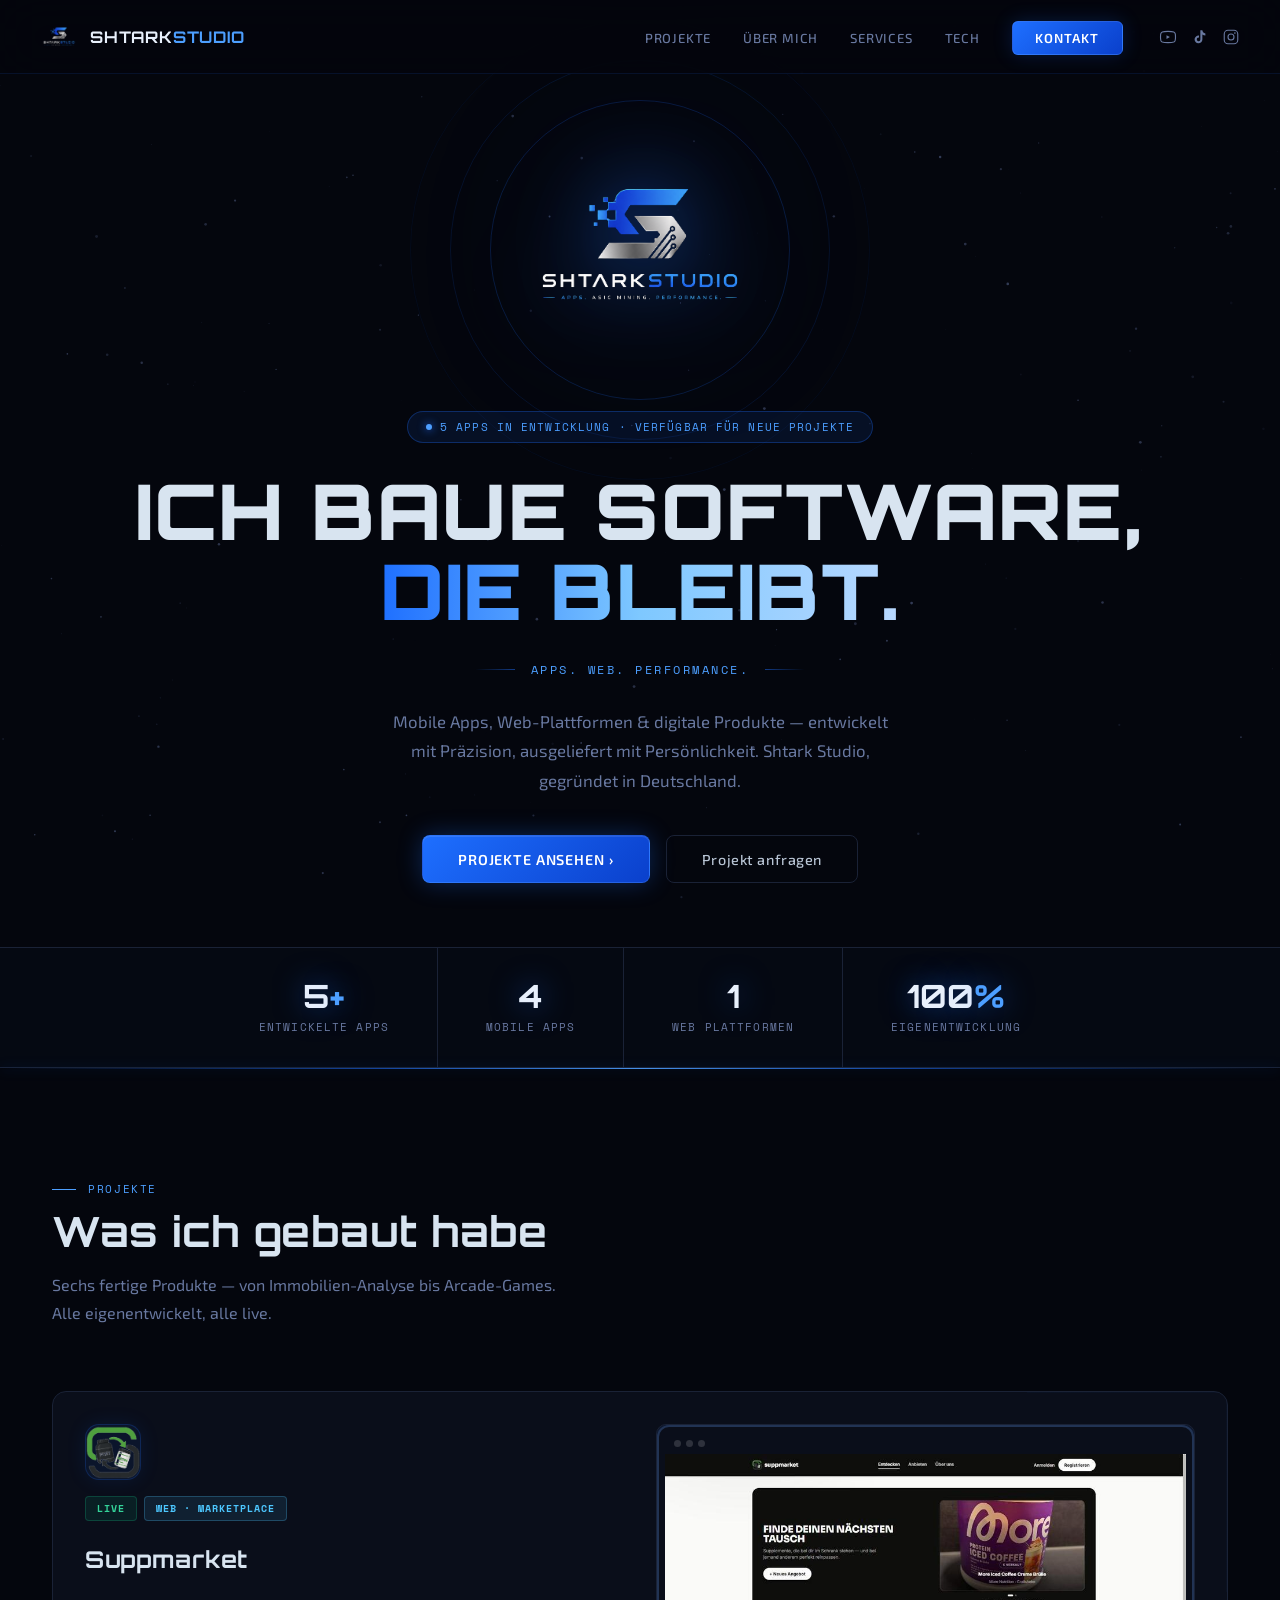
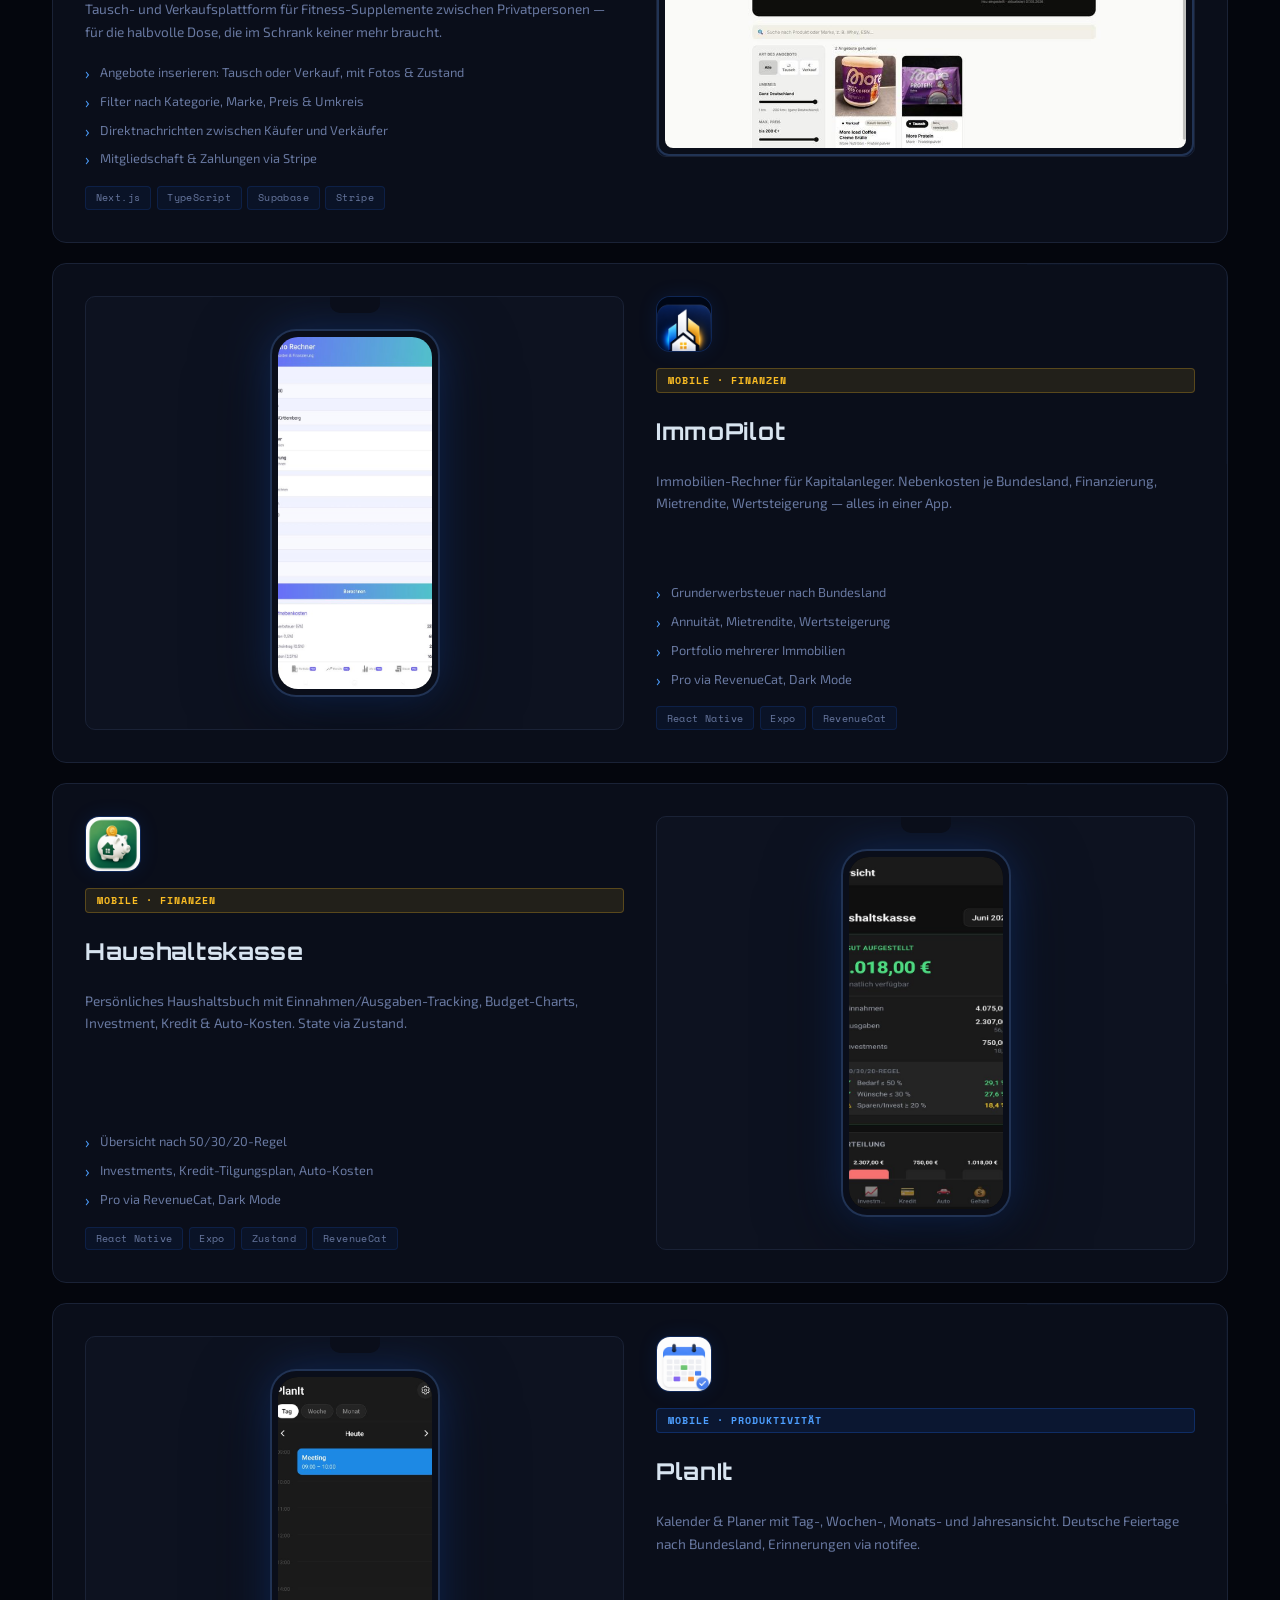
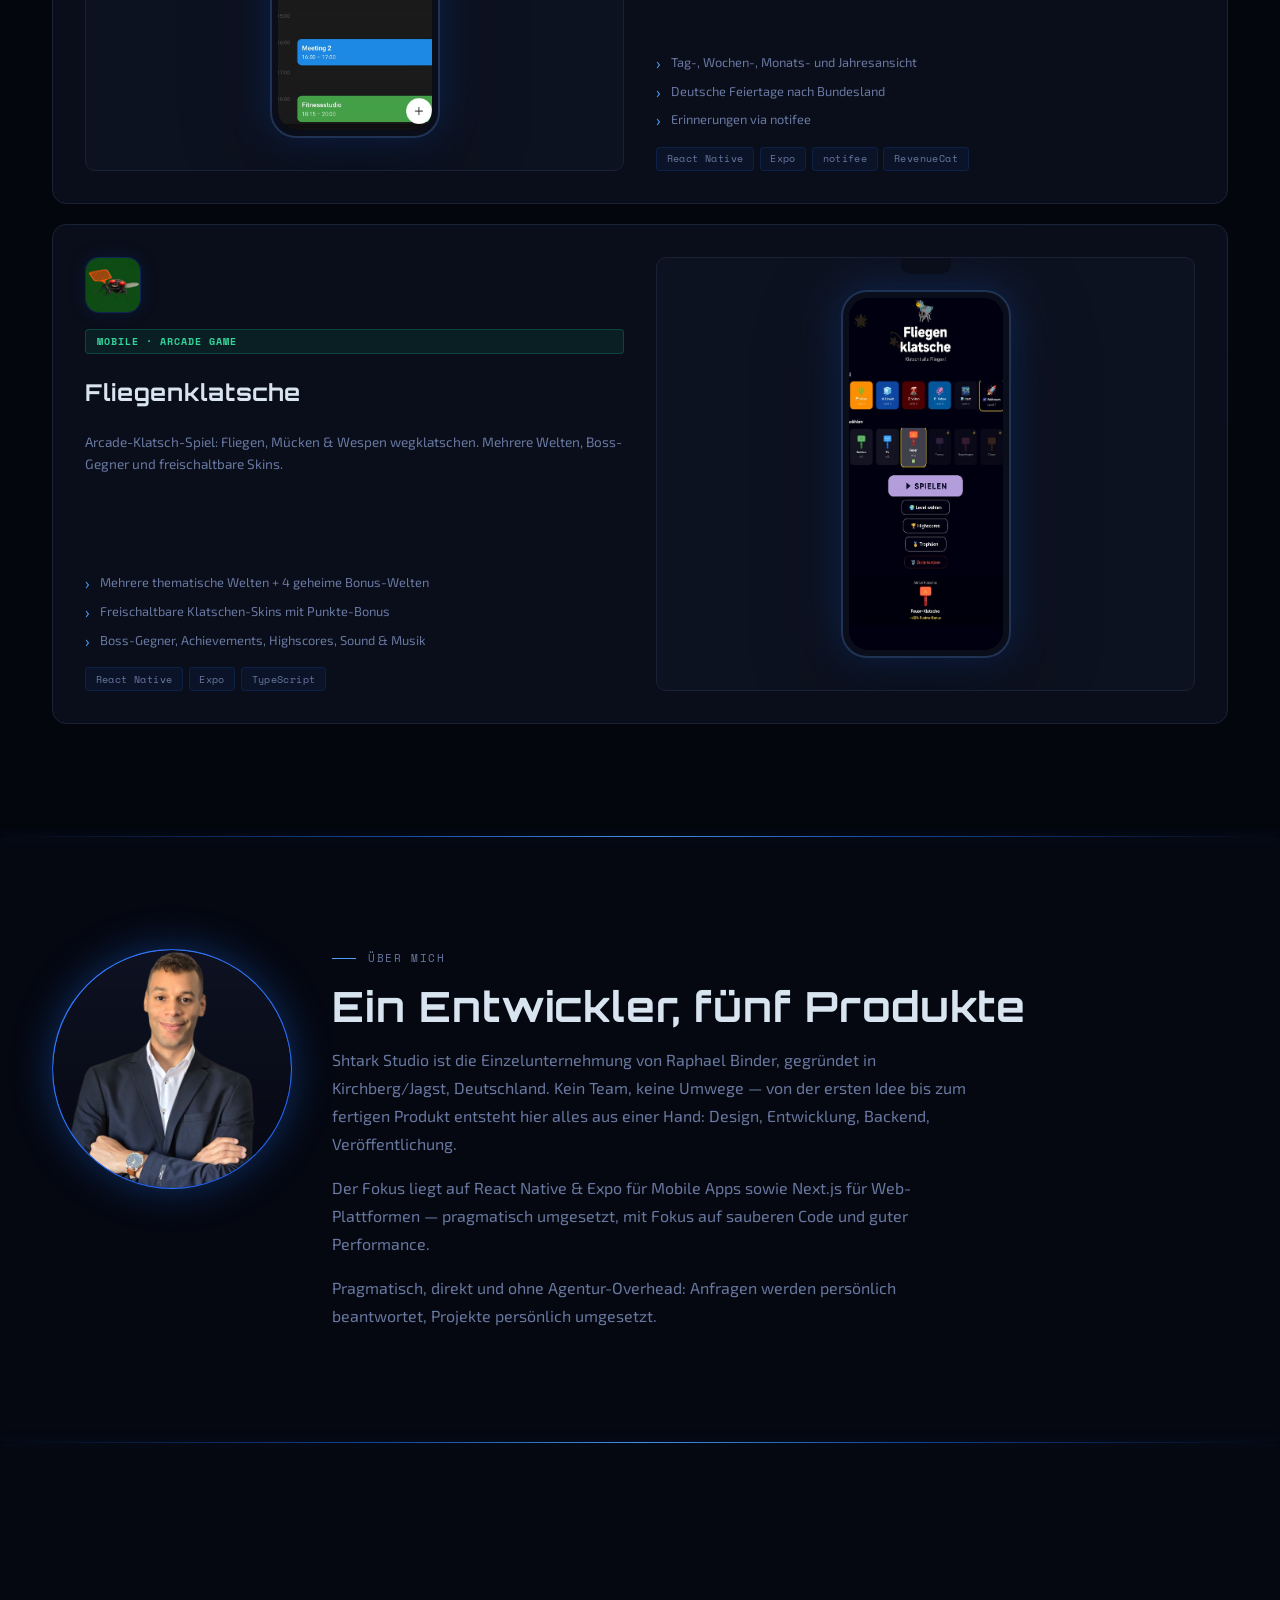
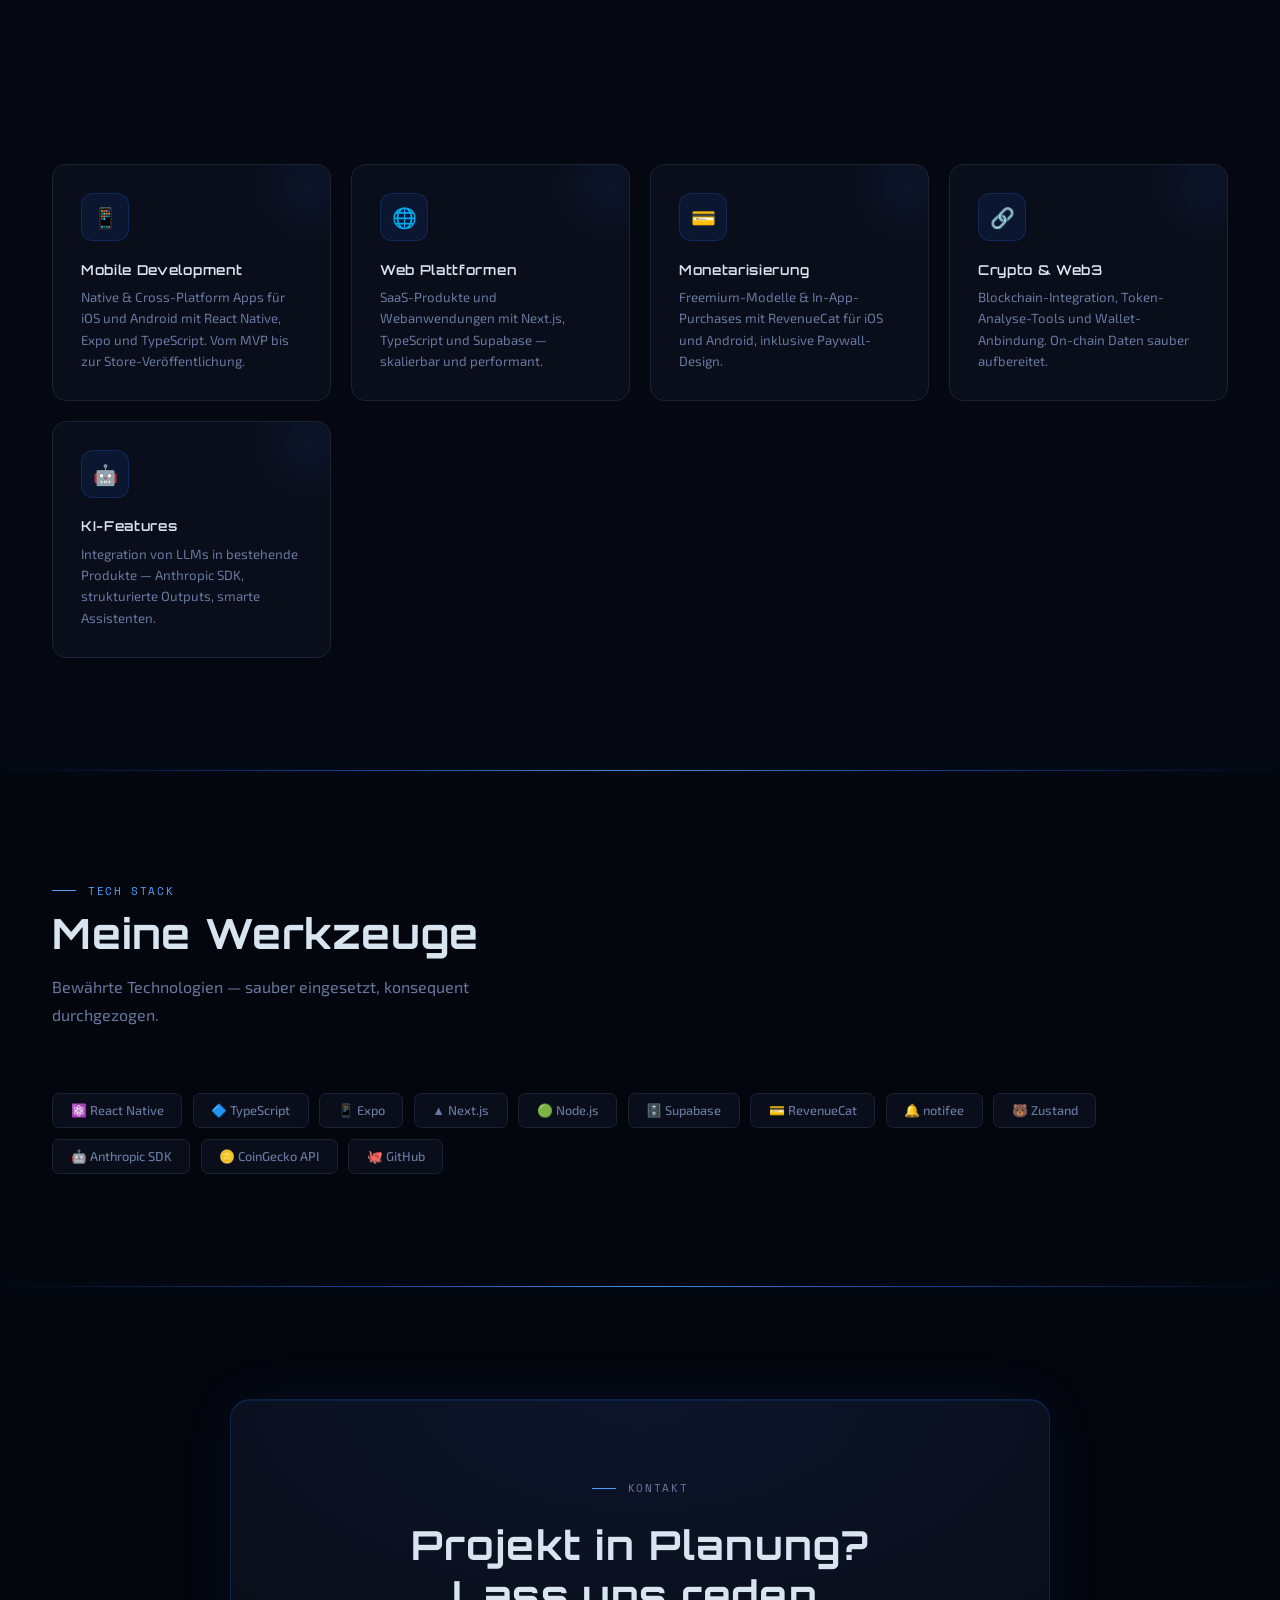
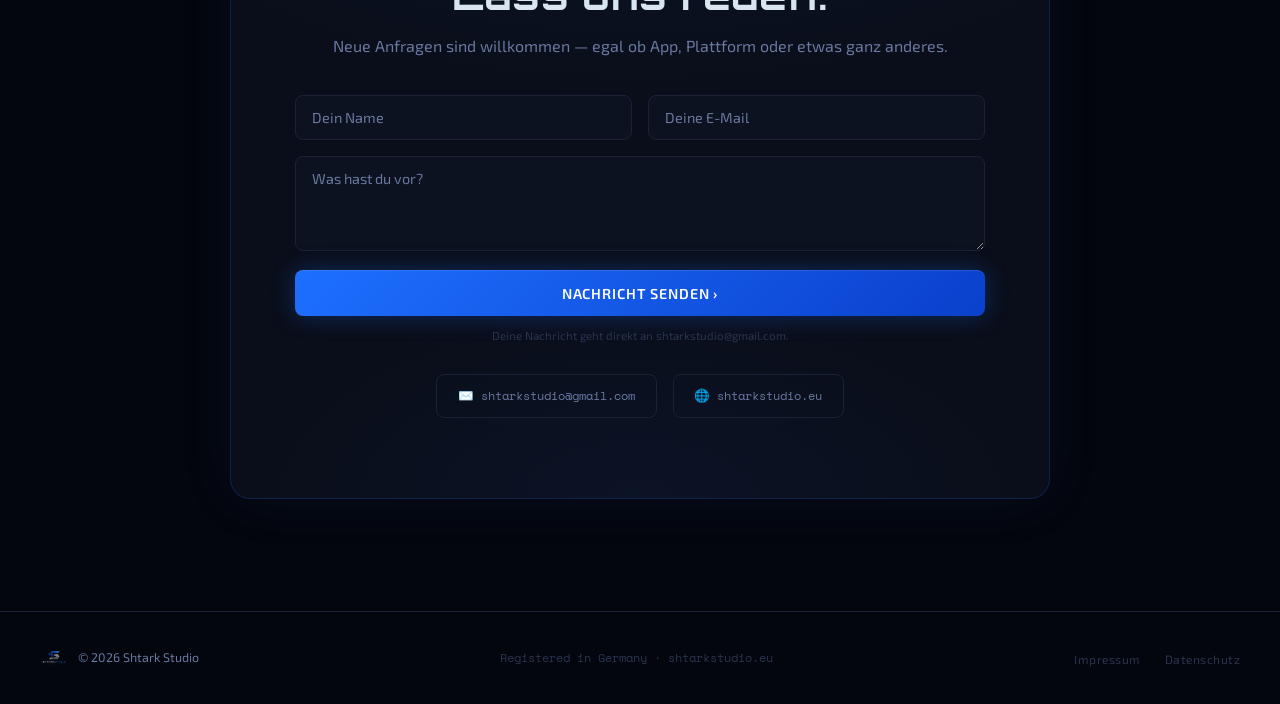
==== commit 4a2f2f74: "TokenFinder-Karte und Assets von der Website entfernen TokenFinder wird eingestellt: Karte, Logo und" ====
--- a/index.html
+++ b/index.html
@@ -607,7 +607,7 @@
 
   <div class="hero-badge">
     <span class="badge-dot"></span>
-    6 Apps in Entwicklung · Verfügbar für neue Projekte
+    5 Apps in Entwicklung · Verfügbar für neue Projekte
   </div>
 
   <h1>
@@ -630,7 +630,7 @@
 <!-- ══ STATS ══ -->
 <div class="stats-bar">
   <div class="stat-item">
-    <div class="stat-num">6<span>+</span></div>
+    <div class="stat-num">5<span>+</span></div>
     <div class="stat-label">Entwickelte Apps</div>
   </div>
   <div class="stat-item">
@@ -638,7 +638,7 @@
     <div class="stat-label">Mobile Apps</div>
   </div>
   <div class="stat-item">
-    <div class="stat-num">2</div>
+    <div class="stat-num">1</div>
     <div class="stat-label">Web Plattformen</div>
   </div>
   <div class="stat-item">
@@ -659,78 +659,6 @@
     </div>
 
     <div class="projects-grid">
-
-      <!-- TokenFinder FEATURED -->
-      <a href="https://tokenfinder.eu" target="_blank" rel="noopener" class="pcard pcard-feat reveal" style="cursor:pointer;">
-        <div class="feat-inner">
-          <div style="display:flex;flex-direction:column;gap:1rem;height:100%;">
-            <div class="pcard-head">
-              <div class="pcard-emoji"><img src="logos/tokenfinder.png" alt="TokenFinder Logo"></div>
-            </div>
-            <div style="display:flex;gap:0.4rem;flex-wrap:wrap;">
-              <span class="ptag ptag-live">Live</span>
-              <span class="ptag ptag-web">Web · SaaS</span>
-            </div>
-            <h3>TokenFinder</h3>
-            <p>Krypto-Coin-Research für den deutschen Markt. Coin-Explorer, Screener, Watchlist, Detailseiten — mit KI-Analyst via Anthropic SDK in Planung.</p>
-            <ul class="feat-list">
-              <li>Coin-Explorer mit Sparklines & Preis-Charts</li>
-              <li>Screener, Watchlist, Coin-Detailseiten</li>
-              <li>Login via Supabase Auth, Pro-Upgrade-Gate</li>
-              <li>Datenquelle: CoinGecko API</li>
-            </ul>
-            <div class="tech-stack" style="margin-top:auto;">
-              <span class="tech-pill">Next.js</span>
-              <span class="tech-pill">TypeScript</span>
-              <span class="tech-pill">Supabase</span>
-              <span class="tech-pill">CoinGecko</span>
-              <span class="tech-pill">Anthropic SDK</span>
-            </div>
-          </div>
-          <!-- CHART VISUAL -->
-          <div class="feat-visual">
-            <svg viewBox="0 0 300 220" xmlns="http://www.w3.org/2000/svg" style="width:100%;height:100%;">
-              <defs>
-                <linearGradient id="cg" x1="0" y1="0" x2="0" y2="1">
-                  <stop offset="0%" stop-color="#1E6FFF" stop-opacity="0.3"/>
-                  <stop offset="100%" stop-color="#1E6FFF" stop-opacity="0"/>
-                </linearGradient>
-              </defs>
-              <!-- grid lines -->
-              <line x1="20" y1="40" x2="290" y2="40" stroke="rgba(30,111,255,0.06)" stroke-width="1"/>
-              <line x1="20" y1="80" x2="290" y2="80" stroke="rgba(30,111,255,0.06)" stroke-width="1"/>
-              <line x1="20" y1="120" x2="290" y2="120" stroke="rgba(30,111,255,0.06)" stroke-width="1"/>
-              <line x1="20" y1="160" x2="290" y2="160" stroke="rgba(30,111,255,0.06)" stroke-width="1"/>
-              <!-- area fill -->
-              <path d="M20,160 L60,130 L100,140 L140,90 L180,100 L220,55 L260,70 L290,45 L290,190 L20,190 Z" fill="url(#cg)"/>
-              <!-- line -->
-              <polyline points="20,160 60,130 100,140 140,90 180,100 220,55 260,70 290,45"
-                stroke="#1E6FFF" stroke-width="2.5" fill="none" stroke-linecap="round" stroke-linejoin="round"/>
-              <!-- glow line -->
-              <polyline points="20,160 60,130 100,140 140,90 180,100 220,55 260,70 290,45"
-                stroke="rgba(77,159,255,0.3)" stroke-width="7" fill="none" stroke-linecap="round" stroke-linejoin="round"/>
-              <!-- dot at peak -->
-              <circle cx="220" cy="55" r="5" fill="#1E6FFF"/>
-              <circle cx="220" cy="55" r="10" fill="none" stroke="rgba(30,111,255,0.3)" stroke-width="2"/>
-              <!-- labels -->
-              <text x="24" y="36" fill="rgba(77,159,255,0.6)" font-family="Space Mono,monospace" font-size="8">BTC</text>
-              <text x="24" y="208" fill="rgba(104,120,160,0.6)" font-family="Space Mono,monospace" font-size="7">JAN</text>
-              <text x="80" y="208" fill="rgba(104,120,160,0.6)" font-family="Space Mono,monospace" font-size="7">FEB</text>
-              <text x="140" y="208" fill="rgba(104,120,160,0.6)" font-family="Space Mono,monospace" font-size="7">MRZ</text>
-              <text x="200" y="208" fill="rgba(104,120,160,0.6)" font-family="Space Mono,monospace" font-size="7">APR</text>
-              <text x="260" y="208" fill="rgba(104,120,160,0.6)" font-family="Space Mono,monospace" font-size="7">MAI</text>
-              <!-- price badge -->
-              <rect x="186" y="30" width="70" height="20" rx="4" fill="rgba(30,111,255,0.15)" stroke="rgba(30,111,255,0.3)" stroke-width="1"/>
-              <text x="221" y="43" fill="#4D9FFF" font-family="Space Mono,monospace" font-size="8" text-anchor="middle">+24.8%</text>
-              <!-- sparklines for other coins -->
-              <polyline points="20,180 60,175 100,178 140,170 180,172 220,165 260,168 290,162"
-                stroke="rgba(52,211,153,0.4)" stroke-width="1.5" fill="none" stroke-linecap="round"/>
-              <polyline points="20,185 60,183 100,186 140,182 180,184 220,179 260,181 290,177"
-                stroke="rgba(251,189,36,0.35)" stroke-width="1.5" fill="none" stroke-linecap="round"/>
-            </svg>
-          </div>
-        </div>
-      </a>
 
       <!-- Suppmarket FEATURED -->
       <a href="https://suppmarket.de" target="_blank" rel="noopener" class="pcard pcard-feat reveal" style="cursor:pointer;">
@@ -930,7 +858,7 @@
       <div class="about-avatar"><img src="images/raphael.png" alt="Raphael Binder" loading="lazy"></div>
       <div class="about-body">
         <p class="section-eyebrow">Über mich</p>
-        <h2 class="section-title">Ein Entwickler, sechs Produkte</h2>
+        <h2 class="section-title">Ein Entwickler, fünf Produkte</h2>
         <p>Shtark Studio ist die Einzelunternehmung von Raphael Binder, gegründet in Kirchberg/Jagst, Deutschland. Kein Team, keine Umwege — von der ersten Idee bis zum fertigen Produkt entsteht hier alles aus einer Hand: Design, Entwicklung, Backend, Veröffentlichung.</p>
         <p>Der Fokus liegt auf React Native & Expo für Mobile Apps sowie Next.js für Web-Plattformen — pragmatisch umgesetzt, mit Fokus auf sauberen Code und guter Performance.</p>
         <p>Pragmatisch, direkt und ohne Agentur-Overhead: Anfragen werden persönlich beantwortet, Projekte persönlich umgesetzt.</p>
